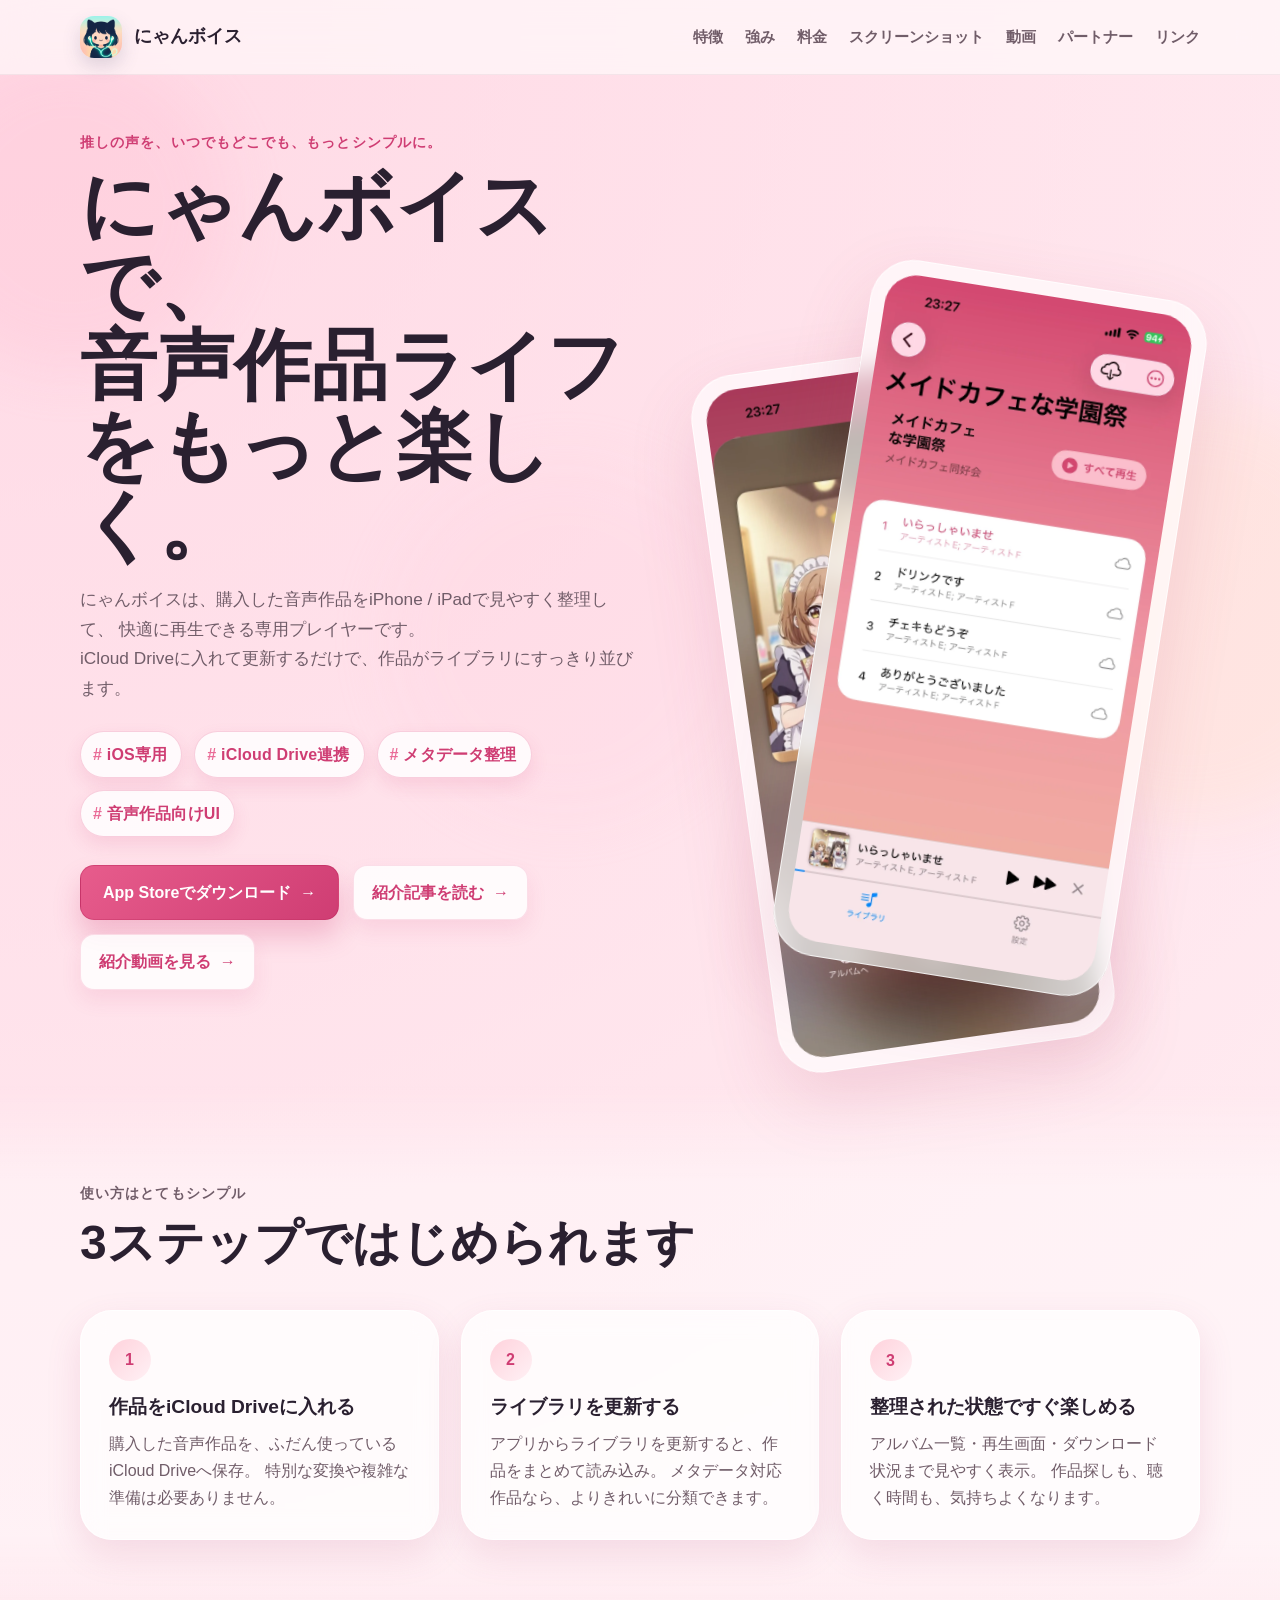
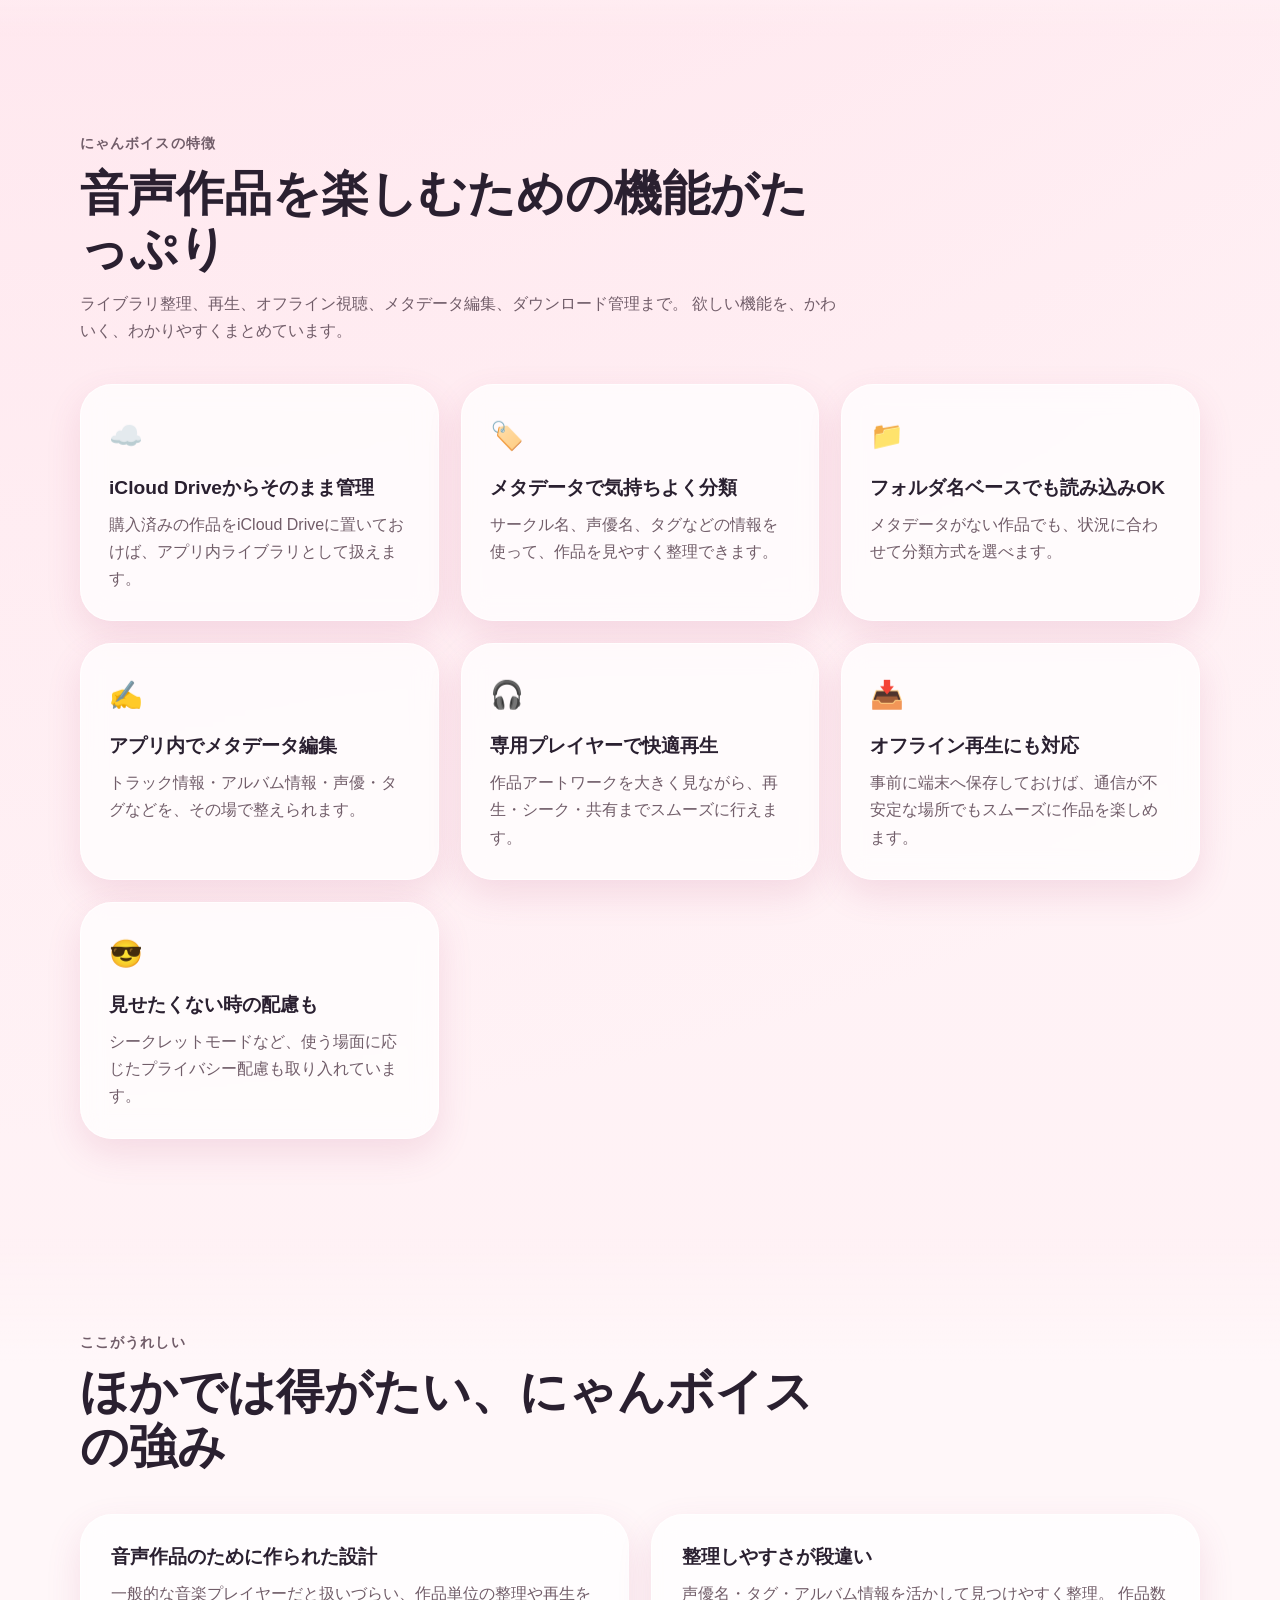
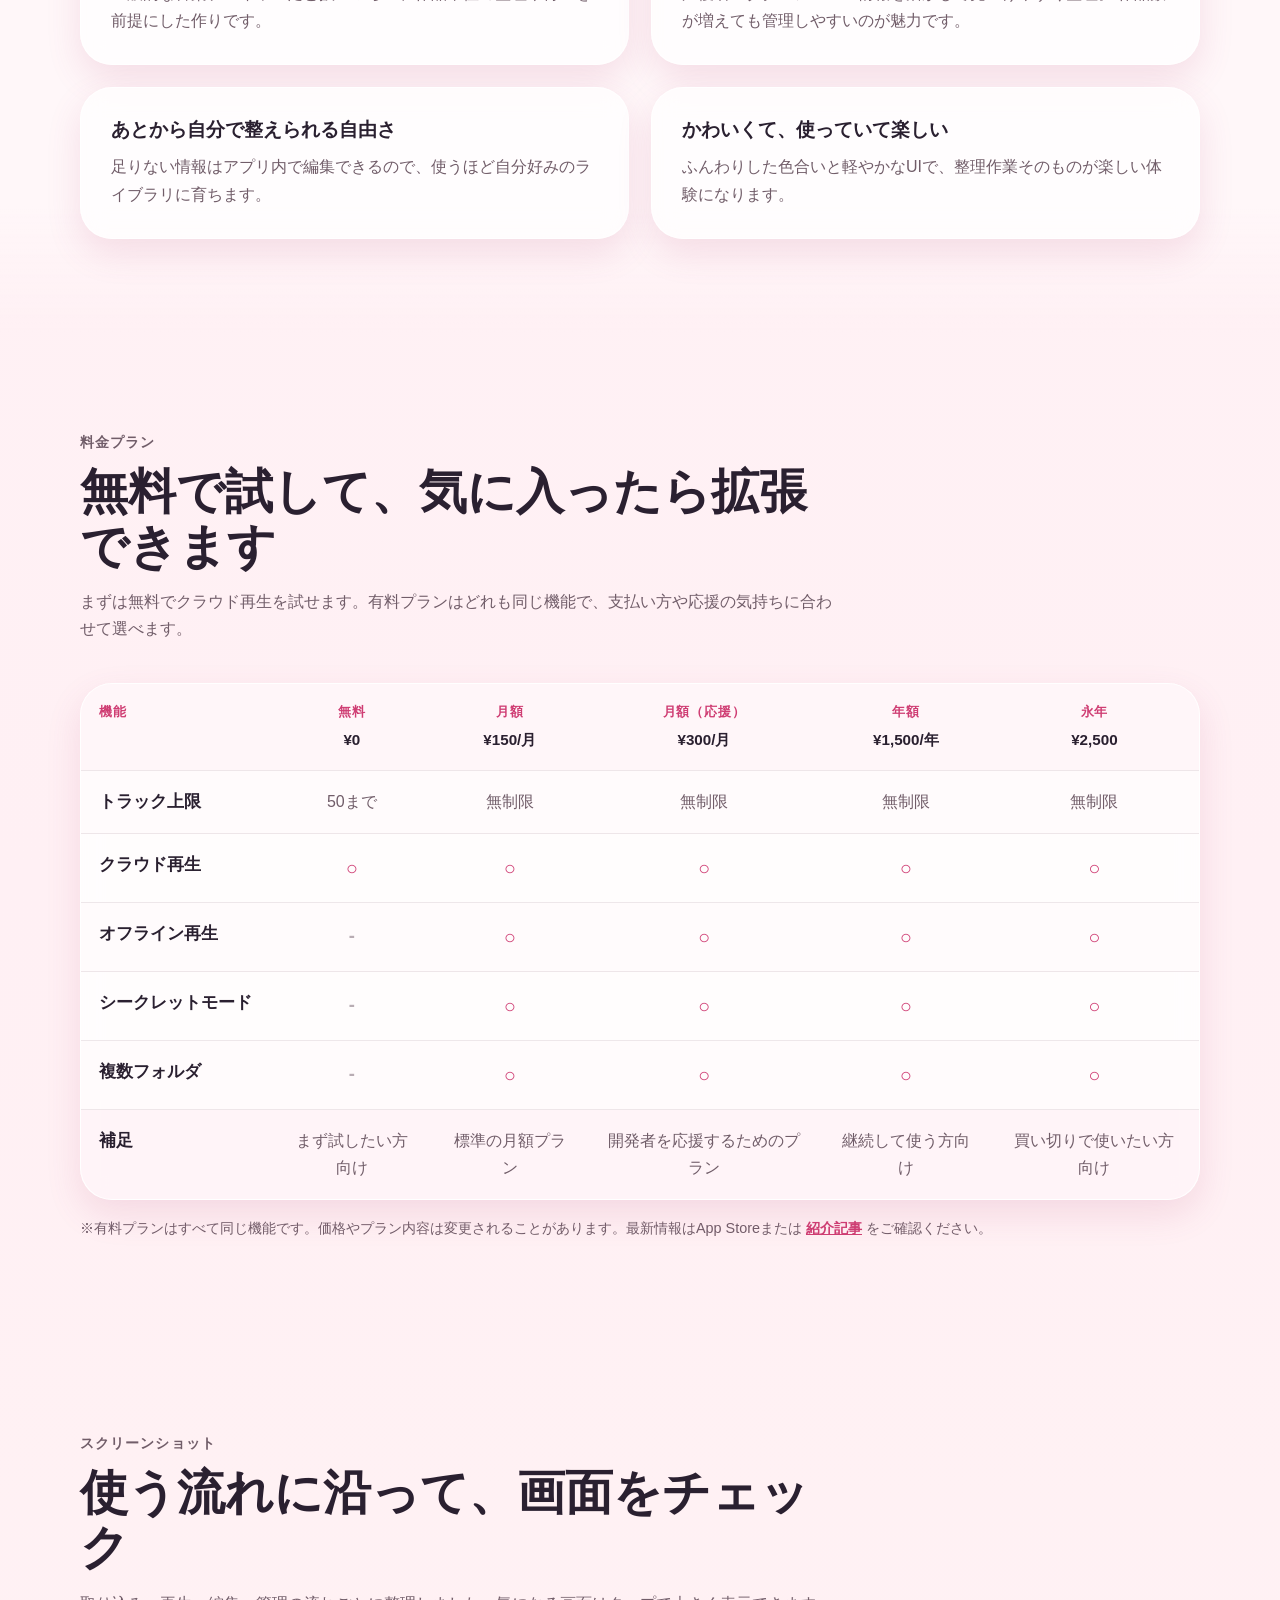
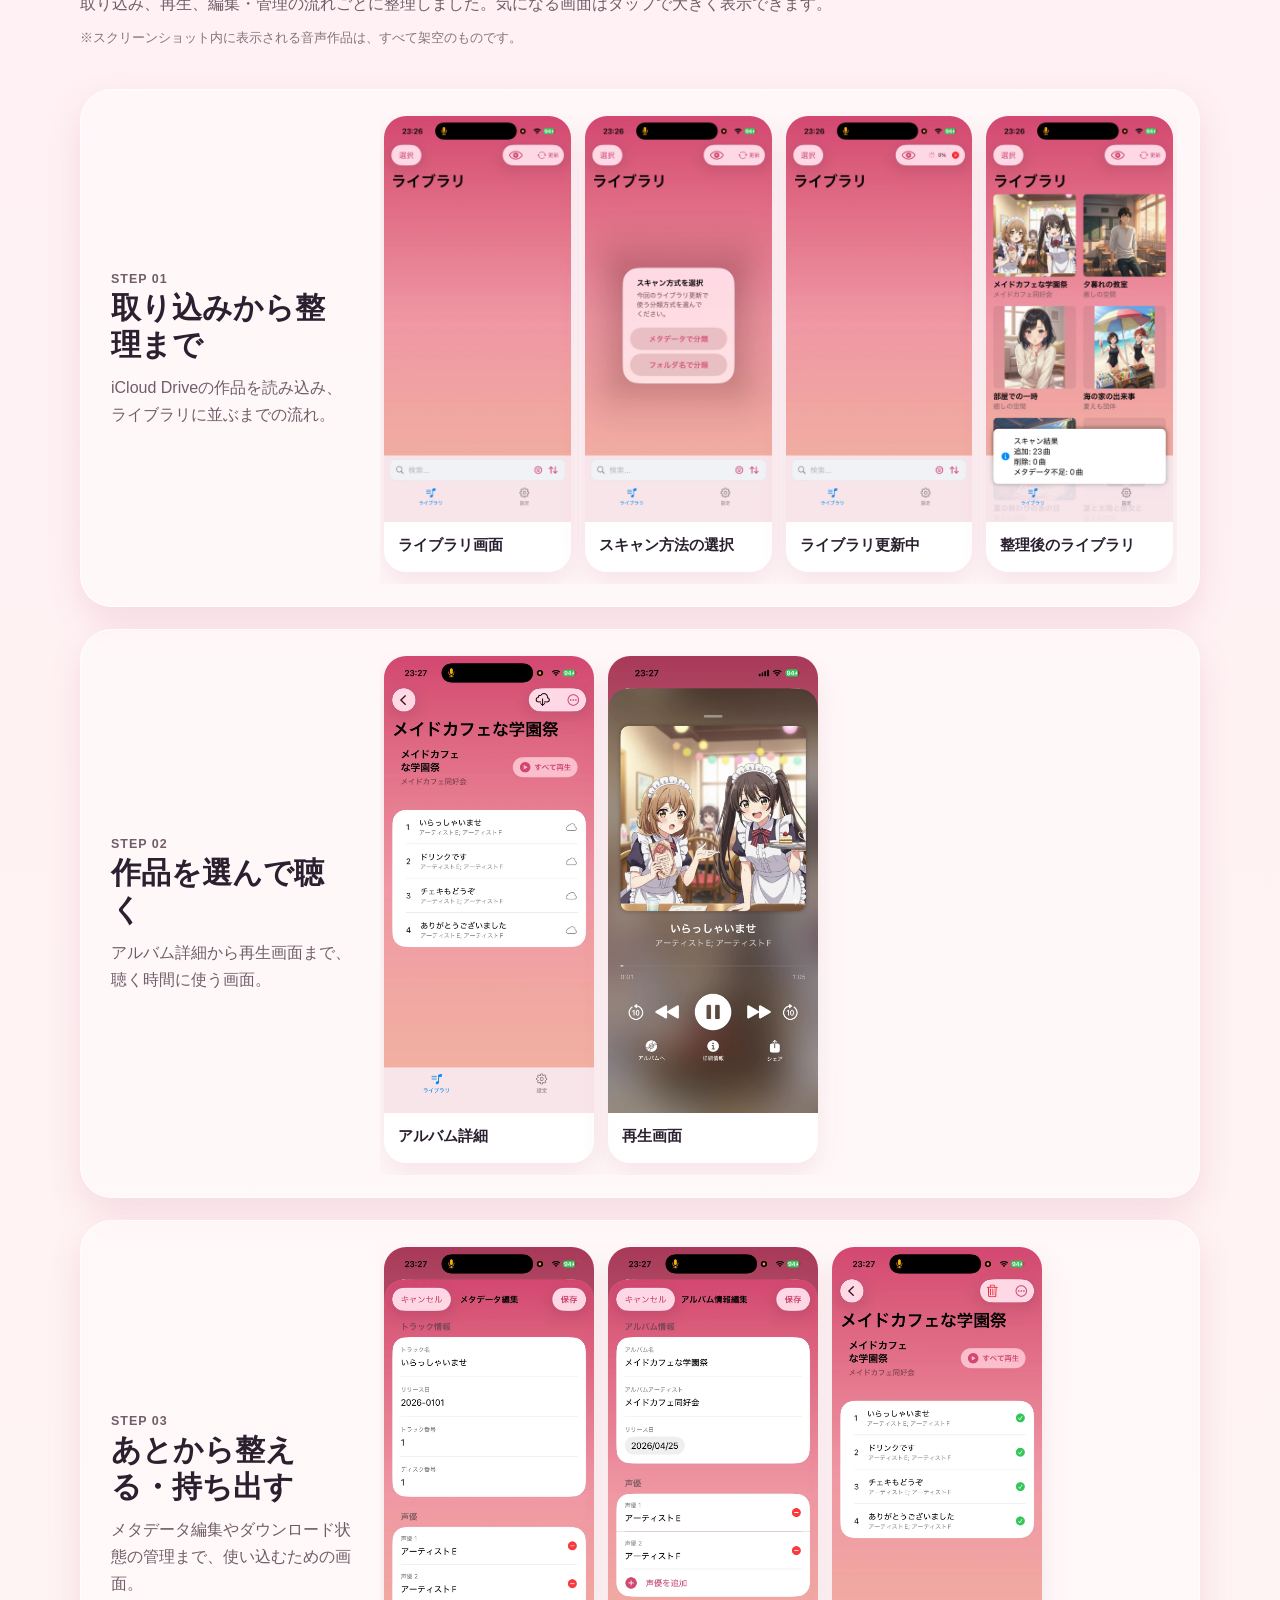
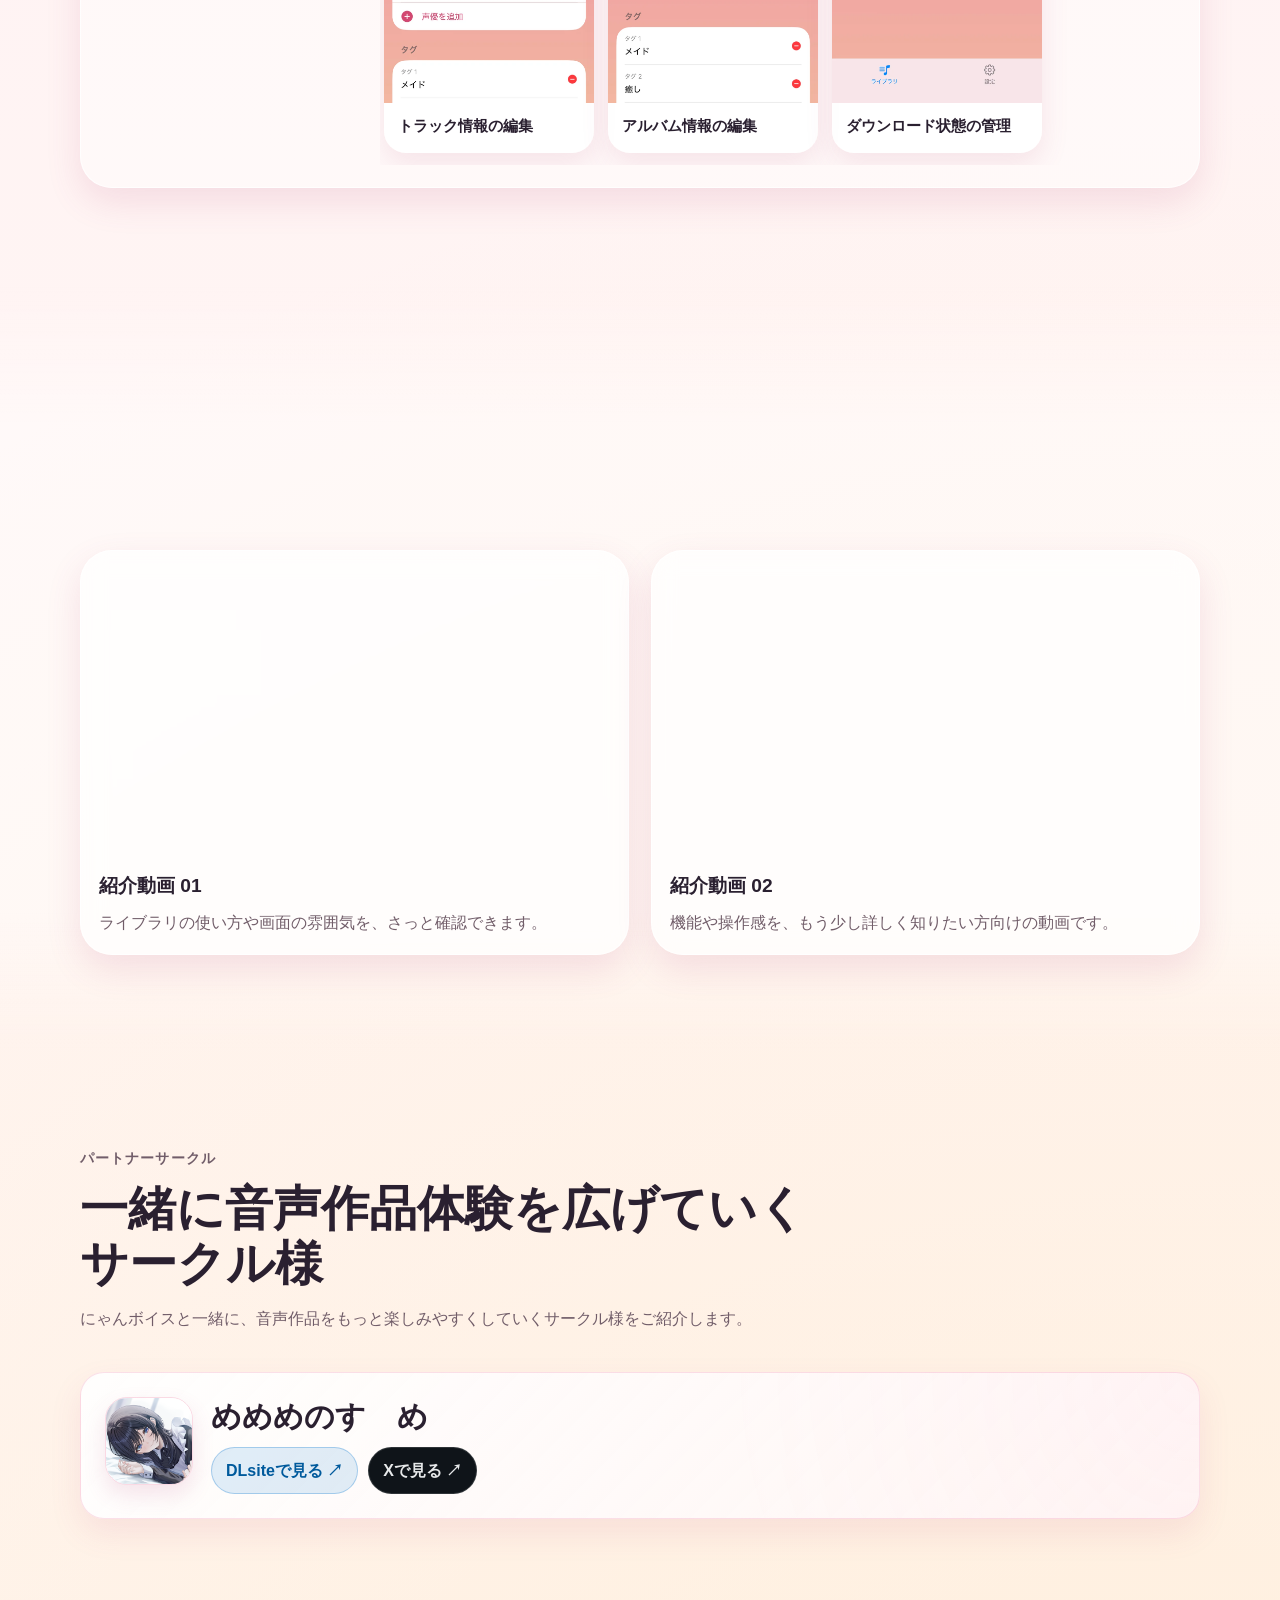
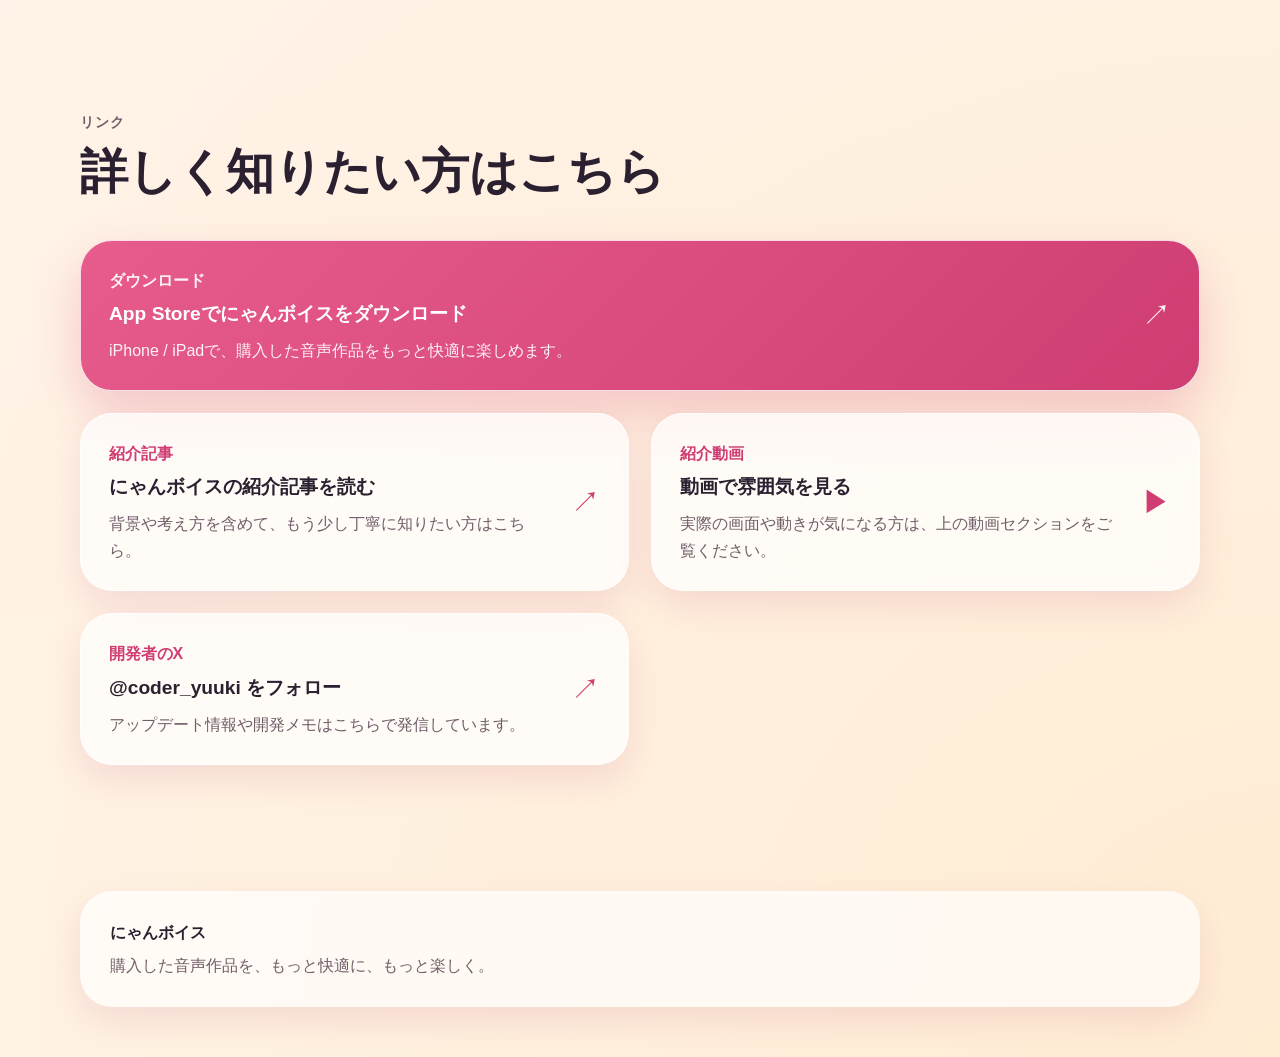
==== index.html @ 16b51eb6 "Add partner section for めめめのすゝめ with icon, DLsite and X links Co-authored-by: Cursor <cursoragent@cu" ====
<!DOCTYPE html>
<html lang="ja">
  <head>
    <meta charset="UTF-8" />
    <meta name="viewport" content="width=device-width, initial-scale=1.0" />
    <title>にゃんボイス | 音声作品をもっと楽しく整理して聴ける iOSプレイヤー</title>
    <meta
      name="description"
      content="にゃんボイスは、購入した音声作品をiCloud Drive経由で整理・再生できるiOS向けプレイヤーです。スクリーンショットや動画と一緒に特徴をご紹介します。"
    />
    <meta name="theme-color" content="#e75c8c" />
    <link rel="icon" href="assets/img/app-icon.webp" />
    <link rel="stylesheet" href="styles.css" />
  </head>
  <body>
    <div class="bg-orb orb-1"></div>
    <div class="bg-orb orb-2"></div>
    <div class="bg-orb orb-3"></div>

    <header class="site-header">
      <div class="container header-inner">
        <a class="brand" href="#top" aria-label="にゃんボイス トップへ移動">
          <img src="assets/img/app-icon.webp" alt="にゃんボイスのアイコン" />
          <span>にゃんボイス</span>
        </a>

        <button class="menu-toggle" type="button" aria-expanded="false" aria-controls="global-nav">
          <span></span><span></span><span></span>
          <span class="sr-only">メニューを開く</span>
        </button>

        <nav id="global-nav" class="global-nav" aria-label="グローバルナビゲーション">
          <a href="#features">特徴</a>
          <a href="#strengths">強み</a>
          <a href="#pricing">料金</a>
          <a href="#screenshots">スクリーンショット</a>
          <a href="#videos">動画</a>
          <a href="#partners">パートナー</a>
          <a href="#links">リンク</a>
        </nav>
      </div>
    </header>

    <main id="top">
      <section class="hero section">
        <div class="container hero-grid">
          <div class="hero-copy reveal">
            <p class="eyebrow">推しの声を、いつでもどこでも、もっとシンプルに。</p>
            <h1>
              にゃんボイスで、<br />
              音声作品ライフをもっと楽しく。
            </h1>
            <p class="hero-lead">
              にゃんボイスは、購入した音声作品をiPhone / iPadで見やすく整理して、
              快適に再生できる専用プレイヤーです。<br />
              iCloud Driveに入れて更新するだけで、作品がライブラリにすっきり並びます。
            </p>

            <div class="hero-badges" aria-label="特徴タグ">
              <span>iOS専用</span>
              <span>iCloud Drive連携</span>
              <span>メタデータ整理</span>
              <span>音声作品向けUI</span>
            </div>

            <div class="hero-actions">
              <a class="button primary download-button" href="https://apps.apple.com/jp/app/%E3%81%AB%E3%82%83%E3%82%93%E3%83%9C%E3%82%A4%E3%82%B9-nearvoice/id6748361244" target="_blank" rel="noopener noreferrer" aria-label="App Storeでにゃんボイスをダウンロード">App Storeでダウンロード</a>
              <a class="button secondary" href="https://izanami.dev/post/327dfc8d-e30b-4300-ba8e-e4a5934b1fb9" target="_blank" rel="noopener noreferrer">紹介記事を読む</a>
              <a class="button secondary" href="#videos">紹介動画を見る</a>
            </div>
          </div>

          <div class="hero-visual reveal delay-1">
            <div class="phone-stack">
              <figure class="phone-card card-back">
                <img src="assets/img/player.webp" alt="にゃんボイスの再生画面" />
              </figure>
              <figure class="phone-card card-front">
                <img src="assets/img/album-with-mini-player.webp" alt="にゃんボイスのアルバム詳細画面とミニプレイヤー" />
              </figure>
            </div>
          </div>
        </div>
      </section>

      <section class="section section-soft">
        <div class="container">
          <div class="section-head">
            <p class="eyebrow">使い方はとてもシンプル</p>
            <h2>3ステップではじめられます</h2>
          </div>

          <div class="steps-grid">
            <article class="step-card reveal">
              <span class="step-number">1</span>
              <h3>作品をiCloud Driveに入れる</h3>
              <p>
                購入した音声作品を、ふだん使っているiCloud Driveへ保存。
                特別な変換や複雑な準備は必要ありません。
              </p>
            </article>
            <article class="step-card reveal delay-1">
              <span class="step-number">2</span>
              <h3>ライブラリを更新する</h3>
              <p>
                アプリからライブラリを更新すると、作品をまとめて読み込み。
                メタデータ対応作品なら、よりきれいに分類できます。
              </p>
            </article>
            <article class="step-card reveal delay-2">
              <span class="step-number">3</span>
              <h3>整理された状態ですぐ楽しめる</h3>
              <p>
                アルバム一覧・再生画面・ダウンロード状況まで見やすく表示。
                作品探しも、聴く時間も、気持ちよくなります。
              </p>
            </article>
          </div>
        </div>
      </section>

      <section id="features" class="section">
        <div class="container">
          <div class="section-head reveal">
            <p class="eyebrow">にゃんボイスの特徴</p>
            <h2>音声作品を楽しむための機能がたっぷり</h2>
            <p>
              ライブラリ整理、再生、オフライン視聴、メタデータ編集、ダウンロード管理まで。
              欲しい機能を、かわいく、わかりやすくまとめています。
            </p>
          </div>

          <div class="feature-grid">
            <article class="feature-card reveal">
              <div class="feature-icon">☁️</div>
              <h3>iCloud Driveからそのまま管理</h3>
              <p>
                購入済みの作品をiCloud Driveに置いておけば、アプリ内ライブラリとして扱えます。
              </p>
            </article>
            <article class="feature-card reveal delay-1">
              <div class="feature-icon">🏷️</div>
              <h3>メタデータで気持ちよく分類</h3>
              <p>
                サークル名、声優名、タグなどの情報を使って、作品を見やすく整理できます。
              </p>
            </article>
            <article class="feature-card reveal delay-2">
              <div class="feature-icon">📁</div>
              <h3>フォルダ名ベースでも読み込みOK</h3>
              <p>
                メタデータがない作品でも、状況に合わせて分類方式を選べます。
              </p>
            </article>
            <article class="feature-card reveal">
              <div class="feature-icon">✍️</div>
              <h3>アプリ内でメタデータ編集</h3>
              <p>
                トラック情報・アルバム情報・声優・タグなどを、その場で整えられます。
              </p>
            </article>
            <article class="feature-card reveal delay-1">
              <div class="feature-icon">🎧</div>
              <h3>専用プレイヤーで快適再生</h3>
              <p>
                作品アートワークを大きく見ながら、再生・シーク・共有までスムーズに行えます。
              </p>
            </article>
            <article class="feature-card reveal delay-2">
              <div class="feature-icon">📥</div>
              <h3>オフライン再生にも対応</h3>
              <p>
                事前に端末へ保存しておけば、通信が不安定な場所でもスムーズに作品を楽しめます。
              </p>
            </article>
            <article class="feature-card reveal delay-2">
              <div class="feature-icon">😎</div>
              <h3>見せたくない時の配慮も</h3>
              <p>
                シークレットモードなど、使う場面に応じたプライバシー配慮も取り入れています。
              </p>
            </article>
          </div>
        </div>
      </section>

      <section id="strengths" class="section section-soft">
        <div class="container">
          <div class="section-head reveal">
            <p class="eyebrow">ここがうれしい</p>
            <h2>ほかでは得がたい、にゃんボイスの強み</h2>
          </div>

          <div class="strengths-grid">
            <article class="strength-card reveal">
              <h3>音声作品のために作られた設計</h3>
              <p>
                一般的な音楽プレイヤーだと扱いづらい、作品単位の整理や再生を前提にした作りです。
              </p>
            </article>
            <article class="strength-card reveal delay-1">
              <h3>整理しやすさが段違い</h3>
              <p>
                声優名・タグ・アルバム情報を活かして見つけやすく整理。
                作品数が増えても管理しやすいのが魅力です。
              </p>
            </article>
            <article class="strength-card reveal delay-2">
              <h3>あとから自分で整えられる自由さ</h3>
              <p>
                足りない情報はアプリ内で編集できるので、使うほど自分好みのライブラリに育ちます。
              </p>
            </article>
            <article class="strength-card reveal">
              <h3>かわいくて、使っていて楽しい</h3>
              <p>
                ふんわりした色合いと軽やかなUIで、整理作業そのものが楽しい体験になります。
              </p>
            </article>
          </div>
        </div>
      </section>

      <section id="pricing" class="section">
        <div class="container">
          <div class="section-head reveal">
            <p class="eyebrow">料金プラン</p>
            <h2>無料で試して、気に入ったら拡張できます</h2>
            <p>
              まずは無料でクラウド再生を試せます。有料プランはどれも同じ機能で、支払い方や応援の気持ちに合わせて選べます。
            </p>
          </div>

          <div class="pricing-table-wrap">
            <table class="pricing-table">
              <thead>
                <tr>
                  <th scope="col">機能</th>
                  <th scope="col">
                    無料
                    <span>¥0</span>
                  </th>
                  <th scope="col">
                    月額
                    <span>¥150/月</span>
                  </th>
                  <th scope="col">
                    月額（応援）
                    <span>¥300/月</span>
                  </th>
                  <th scope="col">
                    年額
                    <span>¥1,500/年</span>
                  </th>
                  <th scope="col">
                    永年
                    <span>¥2,500</span>
                  </th>
                </tr>
              </thead>
              <tbody>
                <tr>
                  <th scope="row">トラック上限</th>
                  <td>50まで</td>
                  <td>無制限</td>
                  <td>無制限</td>
                  <td>無制限</td>
                  <td>無制限</td>
                </tr>
                <tr>
                  <th scope="row">クラウド再生</th>
                  <td class="is-available">○</td>
                  <td class="is-available">○</td>
                  <td class="is-available">○</td>
                  <td class="is-available">○</td>
                  <td class="is-available">○</td>
                </tr>
                <tr>
                  <th scope="row">オフライン再生</th>
                  <td class="is-unavailable">-</td>
                  <td class="is-available">○</td>
                  <td class="is-available">○</td>
                  <td class="is-available">○</td>
                  <td class="is-available">○</td>
                </tr>
                <tr>
                  <th scope="row">シークレットモード</th>
                  <td class="is-unavailable">-</td>
                  <td class="is-available">○</td>
                  <td class="is-available">○</td>
                  <td class="is-available">○</td>
                  <td class="is-available">○</td>
                </tr>
                <tr>
                  <th scope="row">複数フォルダ</th>
                  <td class="is-unavailable">-</td>
                  <td class="is-available">○</td>
                  <td class="is-available">○</td>
                  <td class="is-available">○</td>
                  <td class="is-available">○</td>
                </tr>
                <tr>
                  <th scope="row">補足</th>
                  <td>まず試したい方向け</td>
                  <td>標準の月額プラン</td>
                  <td>開発者を応援するためのプラン</td>
                  <td>継続して使う方向け</td>
                  <td>買い切りで使いたい方向け</td>
                </tr>
              </tbody>
            </table>
          </div>

          <p class="pricing-note">
            ※有料プランはすべて同じ機能です。価格やプラン内容は変更されることがあります。最新情報はApp Storeまたは
            <a href="https://izanami.dev/post/327dfc8d-e30b-4300-ba8e-e4a5934b1fb9" target="_blank" rel="noopener noreferrer">紹介記事</a>
            をご確認ください。
          </p>
        </div>
      </section>

      <section id="screenshots" class="section">
        <div class="container">
          <div class="section-head reveal">
            <p class="eyebrow">スクリーンショット</p>
            <h2>使う流れに沿って、画面をチェック</h2>
            <p>取り込み、再生、編集・管理の流れごとに整理しました。気になる画面はタップで大きく表示できます。</p>
            <p class="caption-note">※スクリーンショット内に表示される音声作品は、すべて架空のものです。</p>
          </div>

          <div class="screenshot-groups">
            <article class="screenshot-category reveal">
              <div class="screenshot-category-head">
                <p class="category-kicker">Step 01</p>
                <h3>取り込みから整理まで</h3>
                <p>iCloud Driveの作品を読み込み、ライブラリに並ぶまでの流れ。</p>
              </div>
              <div class="gallery-rail" aria-label="取り込みから整理まで">
                <button class="gallery-card" data-full="assets/img/library-empty.webp" data-title="ライブラリ画面">
                  <img src="assets/img/library-empty.webp" alt="ライブラリ画面" loading="lazy" />
                  <span>ライブラリ画面</span>
                </button>
                <button class="gallery-card" data-full="assets/img/scan-method.webp" data-title="スキャン方法の選択">
                  <img src="assets/img/scan-method.webp" alt="スキャン方法の選択画面" loading="lazy" />
                  <span>スキャン方法の選択</span>
                </button>
                <button class="gallery-card" data-full="assets/img/scan-progress.webp" data-title="ライブラリ更新中">
                  <img src="assets/img/scan-progress.webp" alt="ライブラリ更新中の画面" loading="lazy" />
                  <span>ライブラリ更新中</span>
                </button>
                <button class="gallery-card" data-full="assets/img/scan-result.webp" data-title="整理後のライブラリ">
                  <img src="assets/img/scan-result.webp" alt="スキャン結果が表示されたライブラリ画面" loading="lazy" />
                  <span>整理後のライブラリ</span>
                </button>
              </div>
            </article>

            <article class="screenshot-category reveal delay-1">
              <div class="screenshot-category-head">
                <p class="category-kicker">Step 02</p>
                <h3>作品を選んで聴く</h3>
                <p>アルバム詳細から再生画面まで、聴く時間に使う画面。</p>
              </div>
              <div class="gallery-rail" aria-label="作品を選んで聴く">
                <button class="gallery-card" data-full="assets/img/album-detail.webp" data-title="アルバム詳細">
                  <img src="assets/img/album-detail.webp" alt="アルバム詳細画面" loading="lazy" />
                  <span>アルバム詳細</span>
                </button>
                <button class="gallery-card" data-full="assets/img/player.webp" data-title="再生画面">
                  <img src="assets/img/player.webp" alt="再生画面" loading="lazy" />
                  <span>再生画面</span>
                </button>
              </div>
            </article>

            <article class="screenshot-category reveal delay-2">
              <div class="screenshot-category-head">
                <p class="category-kicker">Step 03</p>
                <h3>あとから整える・持ち出す</h3>
                <p>メタデータ編集やダウンロード状態の管理まで、使い込むための画面。</p>
              </div>
              <div class="gallery-rail" aria-label="あとから整える・持ち出す">
                <button class="gallery-card" data-full="assets/img/track-edit.webp" data-title="トラック情報の編集">
                  <img src="assets/img/track-edit.webp" alt="トラック情報編集画面" loading="lazy" />
                  <span>トラック情報の編集</span>
                </button>
                <button class="gallery-card" data-full="assets/img/album-edit.webp" data-title="アルバム情報の編集">
                  <img src="assets/img/album-edit.webp" alt="アルバム情報編集画面" loading="lazy" />
                  <span>アルバム情報の編集</span>
                </button>
                <button class="gallery-card" data-full="assets/img/download-complete.webp" data-title="ダウンロード状態の管理">
                  <img src="assets/img/download-complete.webp" alt="ダウンロード完了状態の画面" loading="lazy" />
                  <span>ダウンロード状態の管理</span>
                </button>
              </div>
            </article>
          </div>
        </div>
      </section>

      <section id="videos" class="section section-soft">
        <div class="container">
          <div class="section-head reveal">
            <p class="eyebrow">紹介動画</p>
            <h2>動画で見ると、もっと伝わる</h2>
            <p>実際の動きや使い心地は、動画で見るとよりイメージしやすくなります。</p>
          </div>

          <div class="video-grid">
            <article class="video-card reveal">
              <div class="video-wrap">
                <iframe
                  src="https://www.youtube.com/embed/ueieks6ZV-4?si=6xUSAC8ZJXaYPcdf"
                  title="にゃんボイス紹介動画 1"
                  allow="accelerometer; autoplay; clipboard-write; encrypted-media; gyroscope; picture-in-picture; web-share"
                  referrerpolicy="strict-origin-when-cross-origin"
                  allowfullscreen
                ></iframe>
              </div>
              <h3>紹介動画 01</h3>
              <p>ライブラリの使い方や画面の雰囲気を、さっと確認できます。</p>
            </article>
            <article class="video-card reveal delay-1">
              <div class="video-wrap">
                <iframe
                  src="https://www.youtube.com/embed/TVFRIqgki00?si=YGNBVBcox-fkNO7W"
                  title="にゃんボイス紹介動画 2"
                  allow="accelerometer; autoplay; clipboard-write; encrypted-media; gyroscope; picture-in-picture; web-share"
                  referrerpolicy="strict-origin-when-cross-origin"
                  allowfullscreen
                ></iframe>
              </div>
              <h3>紹介動画 02</h3>
              <p>機能や操作感を、もう少し詳しく知りたい方向けの動画です。</p>
            </article>
          </div>
        </div>
      </section>

      <section id="partners" class="section">
        <div class="container">
          <div class="section-head reveal">
            <p class="eyebrow">パートナーサークル</p>
            <h2>一緒に音声作品体験を広げていくサークル様</h2>
            <p>にゃんボイスと一緒に、音声作品をもっと楽しみやすくしていくサークル様をご紹介します。</p>
          </div>

          <div class="partner-list reveal delay-1" aria-label="パートナーサークル一覧">
            <div class="partner-card">
              <div class="partner-card-top">
                <img
                  class="partner-avatar"
                  src="assets/img/partner-mememe.png"
                  width="88"
                  height="88"
                  alt="めめめのすゝめ サークルアイコン"
                  loading="lazy"
                  decoding="async"
                />
                <div class="partner-card-body">
                  <h3 id="partner-mememe-heading">めめめのすゝめ</h3>
                  <div class="partner-actions" aria-labelledby="partner-mememe-heading">
                    <a class="partner-link partner-link--dlsite" href="https://www.dlsite.com/home/circle/profile/=/maker_id/RG01023487.html" target="_blank" rel="noopener noreferrer">
                      DLsiteで見る ↗
                    </a>
                    <a class="partner-link partner-link--x" href="https://x.com/mememe_dojin" target="_blank" rel="noopener noreferrer">
                      Xで見る ↗
                    </a>
                  </div>
                </div>
              </div>
            </div>
          </div>
        </div>
      </section>

      <section id="links" class="section">
        <div class="container">
          <div class="section-head reveal">
            <p class="eyebrow">リンク</p>
            <h2>詳しく知りたい方はこちら</h2>
          </div>

          <div class="link-cards">
            <a class="link-card download-link-card reveal" href="https://apps.apple.com/jp/app/%E3%81%AB%E3%82%83%E3%82%93%E3%83%9C%E3%82%A4%E3%82%B9-nearvoice/id6748361244" target="_blank" rel="noopener noreferrer">
              <div>
                <p class="link-label">ダウンロード</p>
                <h3>App Storeでにゃんボイスをダウンロード</h3>
                <p>iPhone / iPadで、購入した音声作品をもっと快適に楽しめます。</p>
              </div>
              <span class="link-arrow">↗</span>
            </a>
            <a class="link-card reveal" href="https://izanami.dev/post/327dfc8d-e30b-4300-ba8e-e4a5934b1fb9" target="_blank" rel="noopener noreferrer">
              <div>
                <p class="link-label">紹介記事</p>
                <h3>にゃんボイスの紹介記事を読む</h3>
                <p>背景や考え方を含めて、もう少し丁寧に知りたい方はこちら。</p>
              </div>
              <span class="link-arrow">↗</span>
            </a>
            <a class="link-card reveal delay-1" href="#videos">
              <div>
                <p class="link-label">紹介動画</p>
                <h3>動画で雰囲気を見る</h3>
                <p>実際の画面や動きが気になる方は、上の動画セクションをご覧ください。</p>
              </div>
              <span class="link-arrow">▶</span>
            </a>
            <a class="link-card reveal delay-1" href="https://x.com/coder_yuuki" target="_blank" rel="noopener noreferrer">
              <div>
                <p class="link-label">開発者のX</p>
                <h3>@coder_yuuki をフォロー</h3>
                <p>アップデート情報や開発メモはこちらで発信しています。</p>
              </div>
              <span class="link-arrow">↗</span>
            </a>
          </div>
        </div>
      </section>
    </main>

    <footer class="site-footer">
      <div class="container footer-inner">
        <div>
          <strong>にゃんボイス</strong>
          <p>購入した音声作品を、もっと快適に、もっと楽しく。</p>
        </div>
      </div>
    </footer>

    <dialog id="lightbox" class="lightbox">
      <button class="lightbox-close" type="button" aria-label="閉じる">×</button>
      <figure>
        <img id="lightbox-image" src="" alt="" />
        <figcaption id="lightbox-caption"></figcaption>
      </figure>
    </dialog>

    <script src="script.js"></script>
  </body>
</html>
---- styles.css ----
:root {
  --bg: #fff6f8;
  --surface: rgba(255, 255, 255, 0.72);
  --surface-strong: rgba(255, 255, 255, 0.9);
  --text: #2a2030;
  --muted: #715d69;
  --primary: #e75c8c;
  --primary-dark: #cf3d73;
  --secondary: #ffb9c9;
  --line: rgba(117, 76, 91, 0.12);
  --shadow: 0 14px 35px rgba(182, 72, 118, 0.14);
  --radius-xl: 32px;
  --radius-lg: 24px;
  --radius-md: 18px;
  --container: min(1120px, calc(100% - 32px));
}

* {
  box-sizing: border-box;
}

html {
  scroll-behavior: smooth;
}

body {
  margin: 0;
  font-family: -apple-system, BlinkMacSystemFont, "Segoe UI", "Hiragino Sans", "Hiragino Kaku Gothic ProN", "Yu Gothic UI", "Yu Gothic", Meiryo, sans-serif;
  color: var(--text);
  background:
    radial-gradient(circle at top left, rgba(255, 196, 215, 0.58), transparent 30%),
    radial-gradient(circle at bottom right, rgba(255, 226, 181, 0.5), transparent 28%),
    linear-gradient(180deg, #fff6f8 0%, #fff0f4 45%, #fff8f3 100%);
  line-height: 1.7;
  overflow-x: hidden;
}

img {
  max-width: 100%;
  display: block;
}

button,
a {
  -webkit-tap-highlight-color: transparent;
}

.sr-only {
  position: absolute;
  width: 1px;
  height: 1px;
  padding: 0;
  margin: -1px;
  overflow: hidden;
  clip: rect(0, 0, 0, 0);
  white-space: nowrap;
  border: 0;
}

.container {
  width: var(--container);
  margin-inline: auto;
}

.section {
  padding: 96px 0;
  position: relative;
  z-index: 1;
}

section[id] {
  scroll-margin-top: 96px;
}

.section-soft {
  background: linear-gradient(180deg, rgba(255,255,255,0), rgba(255,255,255,0.42) 18%, rgba(255,255,255,0.42) 82%, rgba(255,255,255,0));
}

.section-head {
  max-width: 760px;
  margin-bottom: 40px;
}

.section-head h2 {
  margin: 10px 0 14px;
  font-size: clamp(2rem, 4vw, 3rem);
  line-height: 1.15;
}

.section-head p {
  margin: 0;
  color: var(--muted);
}

.caption-note {
  margin-top: 10px !important;
  font-size: 0.83rem;
  color: rgba(113, 93, 105, 0.85) !important;
}

.eyebrow {
  margin: 0;
  font-weight: 700;
  color: var(--primary-dark);
  letter-spacing: 0.08em;
  text-transform: uppercase;
  font-size: 0.85rem;
}

.site-header {
  position: sticky;
  top: 0;
  z-index: 30;
  padding: 16px 0;
  backdrop-filter: blur(18px);
  background: rgba(255, 248, 250, 0.72);
  border-bottom: 1px solid rgba(117, 76, 91, 0.08);
}

.header-inner {
  display: flex;
  align-items: center;
  justify-content: space-between;
  gap: 20px;
}

.brand {
  display: inline-flex;
  align-items: center;
  gap: 12px;
  color: var(--text);
  text-decoration: none;
  font-weight: 800;
  font-size: 1.1rem;
}

.brand img {
  width: 42px;
  height: 42px;
  border-radius: 14px;
  box-shadow: 0 8px 18px rgba(83, 77, 111, 0.18);
}

.global-nav {
  display: flex;
  align-items: center;
  gap: 22px;
}

.global-nav a {
  color: var(--muted);
  text-decoration: none;
  font-weight: 700;
  font-size: 0.96rem;
  transition: color 0.22s ease;
}

.global-nav a:hover,
.global-nav a:focus-visible {
  color: var(--primary-dark);
}

.menu-toggle {
  display: none;
  border: none;
  background: var(--surface-strong);
  border-radius: 14px;
  padding: 12px 10px;
  box-shadow: var(--shadow);
}

.menu-toggle span {
  display: block;
  width: 22px;
  height: 2px;
  background: var(--text);
  margin: 4px 0;
  border-radius: 999px;
}

.hero {
  padding-top: 56px;
}

.hero-grid {
  display: grid;
  grid-template-columns: minmax(0, 1.05fr) minmax(320px, 0.95fr);
  gap: 52px;
  align-items: center;
}

.hero-copy h1 {
  font-size: clamp(2.6rem, 6vw, 4.8rem);
  line-height: 1.04;
  margin: 12px 0 20px;
}

.hero-lead {
  font-size: 1.08rem;
  color: var(--muted);
  max-width: 62ch;
}

.hero-badges {
  display: flex;
  flex-wrap: wrap;
  gap: 12px;
  margin: 28px 0;
  align-items: center;
}

.hero-badges span {
  display: inline-flex;
  align-items: center;
  gap: 0.3em;
  padding: 9px 14px 9px 12px;
  border-radius: 999px;
  background: rgba(255, 255, 255, 0.84);
  border: 1px solid rgba(231, 92, 140, 0.28);
  font-weight: 700;
  color: var(--primary-dark);
  letter-spacing: 0.01em;
  box-shadow: 0 8px 18px rgba(207, 61, 115, 0.12);
  transition: transform 0.2s ease, box-shadow 0.2s ease, border-color 0.2s ease;
}

.hero-badges span::before {
  content: "#";
  font-weight: 800;
  color: var(--primary);
  opacity: 0.9;
}

.hero-badges span:hover,
.hero-badges span:focus-visible {
  transform: translateY(-1px);
  border-color: rgba(207, 61, 115, 0.42);
  box-shadow: 0 12px 24px rgba(207, 61, 115, 0.18);
}

.hero-actions {
  display: flex;
  flex-wrap: wrap;
  gap: 14px;
}

.hero-actions .button {
  border-radius: 14px;
  padding: 13px 18px;
  border: 1px solid transparent;
}

.hero-actions .download-button {
  padding-inline: 22px;
  box-shadow: 0 18px 34px rgba(207, 61, 115, 0.32);
}

.hero-actions .button::after {
  content: "→";
  margin-left: 0.55em;
  font-weight: 900;
  transition: transform 0.2s ease;
}

.button {
  display: inline-flex;
  align-items: center;
  justify-content: center;
  padding: 14px 22px;
  border-radius: 999px;
  font-weight: 800;
  text-decoration: none;
  transition: transform 0.2s ease, box-shadow 0.2s ease, background 0.2s ease;
}

.button:hover,
.button:focus-visible {
  transform: translateY(-2px);
}

.hero-actions .button:hover::after,
.hero-actions .button:focus-visible::after {
  transform: translateX(2px);
}

.button.primary {
  color: white;
  background: linear-gradient(135deg, var(--primary), var(--primary-dark));
  box-shadow: 0 16px 26px rgba(207, 61, 115, 0.25);
  border-color: rgba(180, 34, 83, 0.35);
}

.button.secondary {
  color: var(--primary-dark);
  background: rgba(255,255,255,0.84);
  border: 1px solid rgba(231, 92, 140, 0.18);
  box-shadow: 0 10px 20px rgba(207, 61, 115, 0.1);
}

.hero-visual {
  position: relative;
}

.phone-stack {
  position: relative;
  min-height: 600px;
}

.phone-card {
  position: absolute;
  width: min(340px, 76vw);
  padding: 14px;
  border-radius: 44px;
  background: rgba(255, 255, 255, 0.62);
  box-shadow: 0 28px 70px rgba(180, 66, 104, 0.16);
  backdrop-filter: blur(14px);
  border: 1px solid rgba(255,255,255,0.75);
}

.phone-card img {
  border-radius: 32px;
  width: 100%;
}

.card-back {
  left: 0;
  top: 78px;
  transform: rotate(-8deg);
}

.card-front {
  right: 0;
  top: 0;
  transform: rotate(9deg);
}

.steps-grid,
.feature-grid,
.strengths-grid,
.video-grid,
.link-cards {
  display: grid;
  gap: 22px;
}

.steps-grid {
  grid-template-columns: repeat(3, minmax(0, 1fr));
}

.step-card,
.feature-card,
.strength-card,
.video-card,
.link-card {
  background: var(--surface);
  border: 1px solid rgba(255,255,255,0.8);
  border-radius: var(--radius-xl);
  box-shadow: var(--shadow);
  backdrop-filter: blur(12px);
}

.step-card {
  padding: 28px;
}

.step-number {
  display: inline-flex;
  align-items: center;
  justify-content: center;
  width: 42px;
  height: 42px;
  border-radius: 50%;
  background: linear-gradient(135deg, #ffd2dc, #fff1f5);
  color: var(--primary-dark);
  font-weight: 900;
  margin-bottom: 14px;
}

.step-card h3,
.feature-card h3,
.strength-card h3,
.video-card h3,
.link-card h3 {
  margin: 0 0 10px;
  font-size: 1.2rem;
  line-height: 1.3;
}

.step-card p,
.feature-card p,
.strength-card p,
.video-card p,
.link-card p {
  margin: 0;
  color: var(--muted);
}

.feature-grid {
  grid-template-columns: repeat(3, minmax(0, 1fr));
}

.feature-card {
  padding: 28px;
}

.feature-icon {
  display: inline-flex;
  align-items: center;
  justify-content: center;
  font-size: 1.7rem;
  margin-bottom: 16px;
}

.strengths-grid {
  grid-template-columns: repeat(2, minmax(0, 1fr));
}

.strength-card {
  padding: 30px;
}

.pricing-table-wrap {
  overflow-x: auto;
  border: 1px solid rgba(255,255,255,0.8);
  border-radius: var(--radius-xl);
  background: rgba(255, 255, 255, 0.72);
  box-shadow: var(--shadow);
  backdrop-filter: blur(12px);
}

.pricing-table {
  width: 100%;
  min-width: 900px;
  border-collapse: collapse;
}

.pricing-table th,
.pricing-table td {
  padding: 17px 18px;
  text-align: center;
  vertical-align: top;
  border-bottom: 1px solid var(--line);
}

.pricing-table th:first-child,
.pricing-table td:first-child {
  text-align: left;
}

.pricing-table thead th {
  color: var(--primary-dark);
  font-size: 0.82rem;
  letter-spacing: 0.06em;
  background: rgba(255, 245, 248, 0.86);
}

.pricing-table thead span {
  display: block;
  margin-top: 4px;
  color: var(--text);
  font-size: 0.95rem;
  letter-spacing: 0;
}

.pricing-table tbody th {
  font-size: 1.05rem;
  color: var(--text);
  white-space: nowrap;
}

.pricing-table tbody tr:last-child th,
.pricing-table tbody tr:last-child td {
  border-bottom: none;
}

.pricing-table td {
  color: var(--muted);
}

.pricing-table tbody tr:nth-child(even) {
  background: rgba(255, 255, 255, 0.38);
}

.pricing-table tbody tr:last-child {
  background: rgba(255, 225, 235, 0.28);
}

.is-available {
  color: var(--primary-dark) !important;
  font-size: 1.25rem;
  font-weight: 900;
}

.is-unavailable {
  color: rgba(113, 93, 105, 0.5) !important;
  font-size: 1.15rem;
  font-weight: 800;
}

.pricing-note {
  margin: 16px 0 0;
  color: var(--muted);
  font-size: 0.9rem;
}

.pricing-note a {
  color: var(--primary-dark);
  font-weight: 800;
}

.screenshot-groups {
  display: grid;
  gap: 22px;
}

.screenshot-category {
  display: grid;
  grid-template-columns: minmax(220px, 0.32fr) minmax(0, 1fr);
  gap: 22px;
  align-items: stretch;
  padding: 22px;
  border: 1px solid rgba(255, 255, 255, 0.7);
  border-radius: var(--radius-xl);
  background: rgba(255, 255, 255, 0.46);
  box-shadow: var(--shadow);
  overflow: hidden;
}

.screenshot-category-head {
  display: flex;
  flex-direction: column;
  justify-content: center;
  padding: 10px 4px 10px 8px;
}

.category-kicker {
  margin: 0 0 8px;
  color: var(--primary-dark);
  font-size: 0.78rem;
  font-weight: 900;
  letter-spacing: 0.08em;
  text-transform: uppercase;
}

.screenshot-category h3 {
  margin: 0 0 10px;
  font-size: clamp(1.35rem, 2.4vw, 1.85rem);
  line-height: 1.25;
}

.screenshot-category p {
  margin: 0;
  color: var(--muted);
}

.gallery-rail {
  display: grid;
  grid-auto-flow: column;
  grid-auto-columns: minmax(170px, 210px);
  gap: 14px;
  overflow-x: auto;
  padding: 4px 4px 12px;
  scroll-snap-type: x mandatory;
  scrollbar-color: rgba(207, 61, 115, 0.35) transparent;
}

.gallery-card {
  border: none;
  padding: 0;
  text-align: left;
  cursor: pointer;
  overflow: hidden;
  background: var(--surface-strong);
  border-radius: 22px;
  box-shadow: 0 12px 28px rgba(182, 72, 118, 0.12);
  scroll-snap-align: start;
  transition: transform 0.25s ease, box-shadow 0.25s ease;
}

.gallery-card:hover,
.gallery-card:focus-visible {
  transform: translateY(-4px);
  box-shadow: 0 22px 46px rgba(182, 72, 118, 0.18);
}

.gallery-card img {
  width: 100%;
  aspect-ratio: 0.46;
  object-fit: cover;
}

.gallery-card span {
  display: block;
  padding: 13px 14px 16px;
  font-weight: 800;
  font-size: 0.95rem;
  color: var(--text);
}

.video-grid {
  grid-template-columns: repeat(2, minmax(0, 1fr));
}

.video-card {
  padding: 18px;
}

.video-wrap {
  position: relative;
  width: 100%;
  padding-top: 56.25%;
  border-radius: 22px;
  overflow: hidden;
  margin-bottom: 18px;
}

.video-wrap iframe {
  position: absolute;
  inset: 0;
  width: 100%;
  height: 100%;
  border: 0;
}

.partner-list {
  display: grid;
  gap: 14px;
}

.partner-card {
  display: block;
  padding: 24px;
  border: 1px solid rgba(231, 92, 140, 0.18);
  border-radius: 24px;
  background:
    linear-gradient(135deg, rgba(255, 255, 255, 0.9), rgba(255, 247, 250, 0.76)),
    radial-gradient(circle at top right, rgba(255, 185, 201, 0.3), transparent 42%);
  color: inherit;
  box-shadow: 0 14px 32px rgba(182, 72, 118, 0.1);
  transition: transform 0.2s ease, box-shadow 0.2s ease, border-color 0.2s ease;
}

.partner-card-top {
  display: flex;
  align-items: flex-start;
  gap: 18px;
}

.partner-avatar {
  width: 88px;
  height: 88px;
  flex-shrink: 0;
  border-radius: 22px;
  object-fit: cover;
  border: 1px solid rgba(231, 92, 140, 0.22);
  box-shadow: 0 10px 22px rgba(182, 72, 118, 0.14);
}

.partner-card-body {
  display: flex;
  flex-direction: column;
  align-items: flex-start;
  gap: 12px;
  min-width: 0;
}

.partner-actions {
  display: flex;
  flex-wrap: wrap;
  align-items: center;
  gap: 10px;
}

.partner-card:hover {
  transform: translateY(-4px);
  border-color: rgba(207, 61, 115, 0.34);
  box-shadow: 0 20px 42px rgba(182, 72, 118, 0.16);
}

.partner-card h3 {
  margin: 0;
  font-size: clamp(1.35rem, 3vw, 1.9rem);
  line-height: 1.25;
}

.partner-link {
  display: inline-flex;
  align-items: center;
  padding: 9px 14px;
  border-radius: 999px;
  font-weight: 800;
  text-decoration: none;
  border: 1px solid transparent;
  transition: background 0.2s ease, color 0.2s ease, border-color 0.2s ease, box-shadow 0.2s ease;
}

/* DLsite っぽいブルー系 */
.partner-link--dlsite {
  background: rgba(0, 114, 206, 0.12);
  color: #005a9c;
  border-color: rgba(0, 114, 206, 0.28);
}

.partner-link--dlsite:hover,
.partner-link--dlsite:focus-visible {
  background: rgba(0, 114, 206, 0.22);
  color: #00457a;
  border-color: rgba(0, 114, 206, 0.45);
  box-shadow: 0 6px 16px rgba(0, 90, 156, 0.12);
}

/* X（旧Twitter）っぽいダーク */
.partner-link--x {
  background: #0f1419;
  color: #e7e9ea;
  border-color: rgba(231, 237, 238, 0.14);
}

.partner-link--x:hover,
.partner-link--x:focus-visible {
  background: #272c30;
  color: #f7f9f9;
  border-color: rgba(231, 237, 238, 0.22);
  box-shadow: 0 6px 16px rgba(15, 20, 25, 0.28);
}

.link-cards {
  grid-template-columns: repeat(2, minmax(0, 1fr));
}

.link-card {
  padding: 26px 28px;
  display: flex;
  justify-content: space-between;
  gap: 18px;
  text-decoration: none;
  color: inherit;
  transition: transform 0.2s ease, box-shadow 0.2s ease;
}

.link-card:hover,
.link-card:focus-visible {
  transform: translateY(-4px);
}

.download-link-card {
  grid-column: 1 / -1;
  background: linear-gradient(135deg, var(--primary), var(--primary-dark));
  color: white;
  box-shadow: 0 22px 48px rgba(207, 61, 115, 0.24);
}

.download-link-card p,
.download-link-card .link-label,
.download-link-card .link-arrow {
  color: rgba(255, 255, 255, 0.92) !important;
}

.link-label {
  display: inline-block;
  margin-bottom: 8px !important;
  color: var(--primary-dark) !important;
  font-weight: 800;
}

.link-arrow {
  font-size: 1.8rem;
  color: var(--primary-dark);
  align-self: center;
}

.site-footer {
  padding: 30px 0 50px;
}

.footer-inner {
  display: flex;
  justify-content: space-between;
  gap: 24px;
  padding: 28px 30px;
  border-radius: var(--radius-xl);
  background: rgba(255, 255, 255, 0.68);
  box-shadow: var(--shadow);
}

.footer-inner p {
  margin: 6px 0 0;
  color: var(--muted);
}

.footer-note {
  align-self: flex-end;
  text-align: right;
}

.lightbox {
  width: min(96vw, 1200px);
  border: none;
  border-radius: 28px;
  padding: 18px;
  background: rgba(253, 249, 250, 0.98);
  box-shadow: 0 30px 80px rgba(40, 19, 35, 0.25);
}

.lightbox::backdrop {
  background: rgba(36, 18, 28, 0.58);
  backdrop-filter: blur(4px);
}

.lightbox figure {
  margin: 0;
}

.lightbox img {
  width: auto;
  max-width: 100%;
  max-height: 80vh;
  margin: 0 auto;
  border-radius: 20px;
}

.lightbox figcaption {
  text-align: center;
  margin-top: 14px;
  font-weight: 800;
}

.lightbox-close {
  border: none;
  width: 42px;
  height: 42px;
  border-radius: 50%;
  font-size: 1.6rem;
  font-weight: 700;
  color: var(--primary-dark);
  background: rgba(255,255,255,0.9);
  position: absolute;
  top: 14px;
  right: 14px;
  cursor: pointer;
}

.bg-orb {
  position: fixed;
  border-radius: 50%;
  filter: blur(28px);
  z-index: 0;
  opacity: 0.48;
  pointer-events: none;
}

.orb-1 {
  width: 320px;
  height: 320px;
  top: 50px;
  left: -90px;
  background: rgba(255, 187, 207, 0.55);
}

.orb-2 {
  width: 420px;
  height: 420px;
  right: -120px;
  top: 400px;
  background: rgba(255, 221, 174, 0.4);
}

.orb-3 {
  width: 360px;
  height: 360px;
  left: 30%;
  bottom: 80px;
  background: rgba(255, 206, 221, 0.36);
}

.reveal {
  opacity: 0;
  transform: translateY(22px);
  transition: opacity 0.65s ease, transform 0.65s ease;
}

.reveal.is-visible {
  opacity: 1;
  transform: translateY(0);
}

.reveal.delay-1 {
  transition-delay: 0.1s;
}

.reveal.delay-2 {
  transition-delay: 0.18s;
}

@media (max-width: 980px) {
  .hero-grid,
  .steps-grid,
  .feature-grid,
  .strengths-grid,
  .video-grid,
  .link-cards {
    grid-template-columns: 1fr;
  }

  .screenshot-category {
    grid-template-columns: 1fr;
  }

  .screenshot-category-head {
    padding: 4px;
  }

  .phone-stack {
    min-height: 560px;
  }

  .card-back {
    left: 8%;
  }

  .card-front {
    right: 8%;
  }

  .footer-inner {
    flex-direction: column;
  }

  .footer-note {
    text-align: left;
    align-self: auto;
  }
}

@media (max-width: 760px) {
  .section {
    padding: 72px 0;
  }

  .site-header {
    padding: 12px 0;
  }

  .menu-toggle {
    display: inline-flex;
    flex-direction: column;
    align-items: center;
    justify-content: center;
  }

  .global-nav {
    position: absolute;
    top: calc(100% + 10px);
    right: 16px;
    left: 16px;
    background: rgba(255,255,255,0.95);
    border: 1px solid rgba(255,255,255,0.92);
    border-radius: 22px;
    box-shadow: var(--shadow);
    padding: 14px;
    display: none;
    flex-direction: column;
    align-items: flex-start;
    gap: 12px;
  }

  .global-nav.is-open {
    display: flex;
  }

  .hero-copy h1 {
    font-size: clamp(2.4rem, 13vw, 3.6rem);
  }

  .phone-stack {
    min-height: 500px;
  }

  .phone-card {
    width: min(280px, 78vw);
    padding: 10px;
    border-radius: 30px;
  }

  .phone-card img {
    border-radius: 22px;
  }

  .card-back {
    left: 0;
    top: 48px;
  }

  .card-front {
    right: 0;
  }

  .step-card,
  .feature-card,
  .strength-card,
  .video-card,
  .link-card,
  .screenshot-category {
    border-radius: 24px;
  }

  .gallery-rail {
    grid-auto-columns: minmax(156px, 68vw);
    margin-inline: -2px;
  }
}
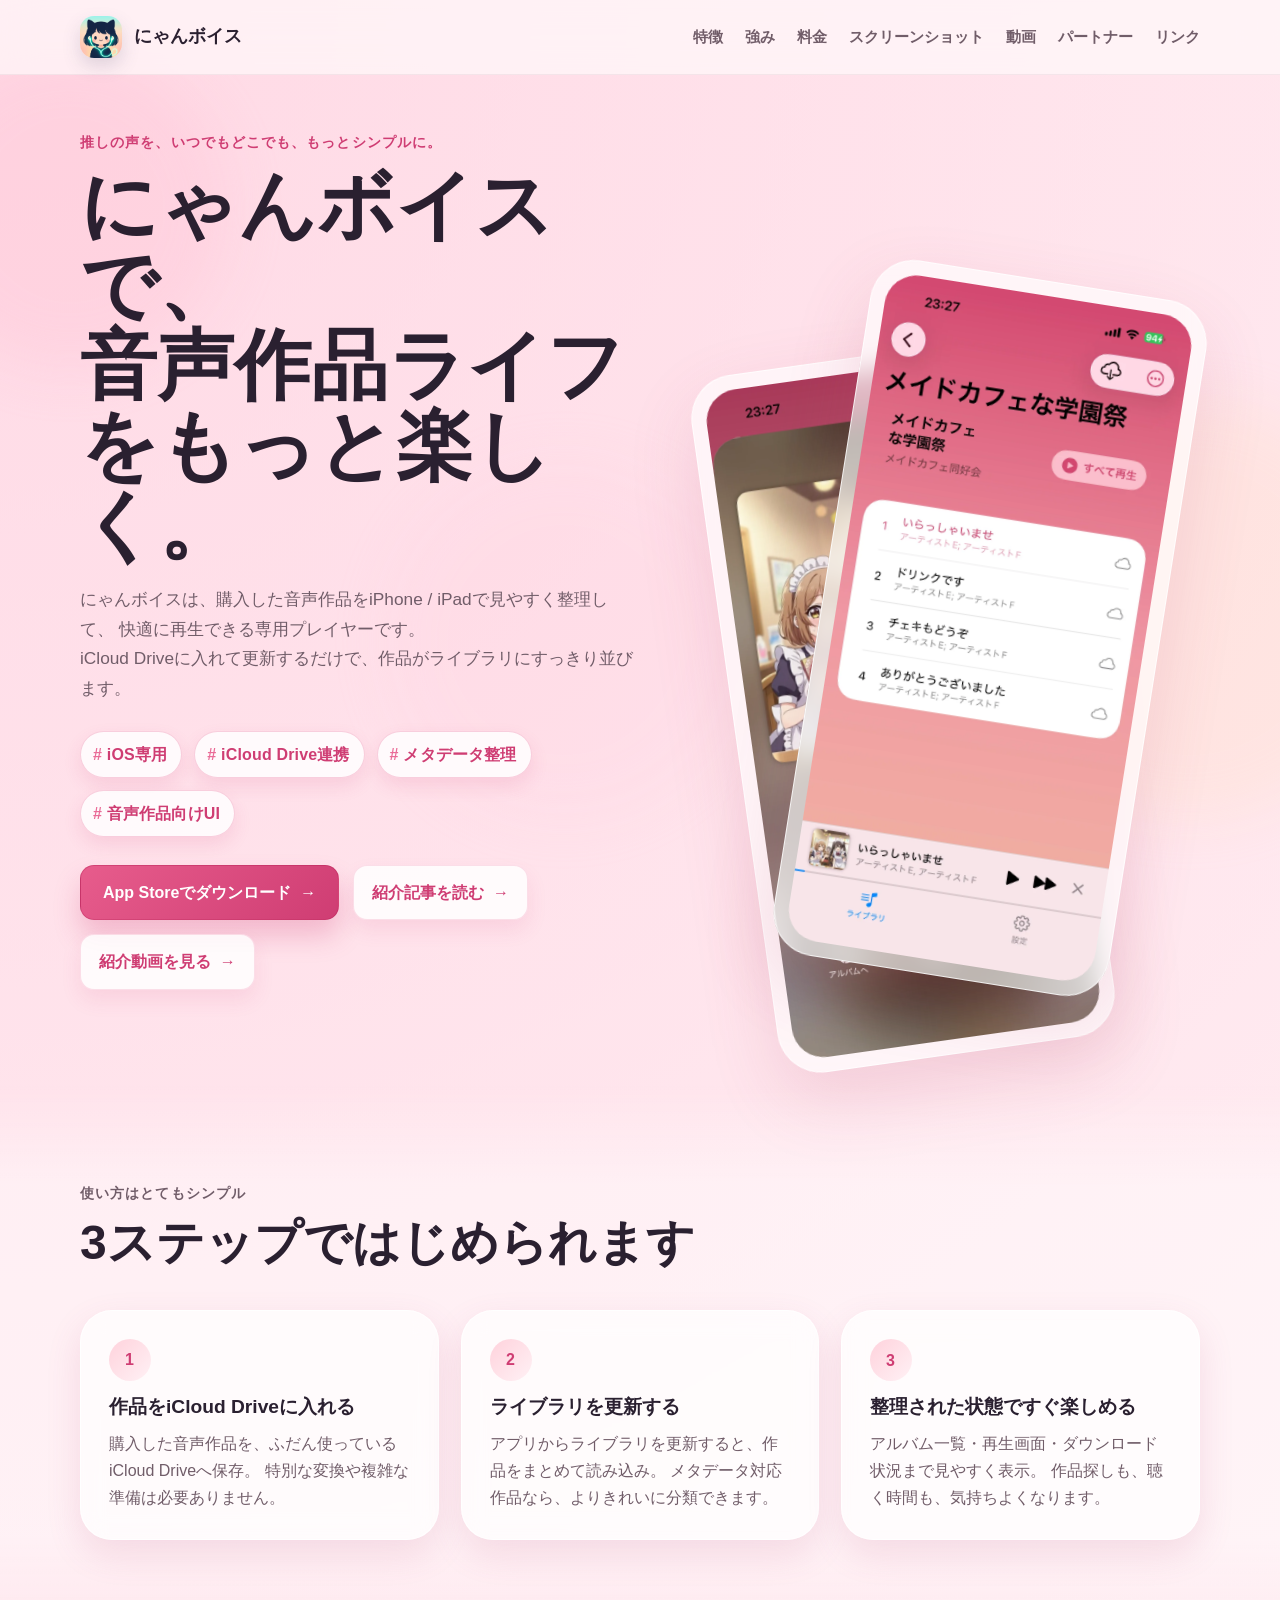
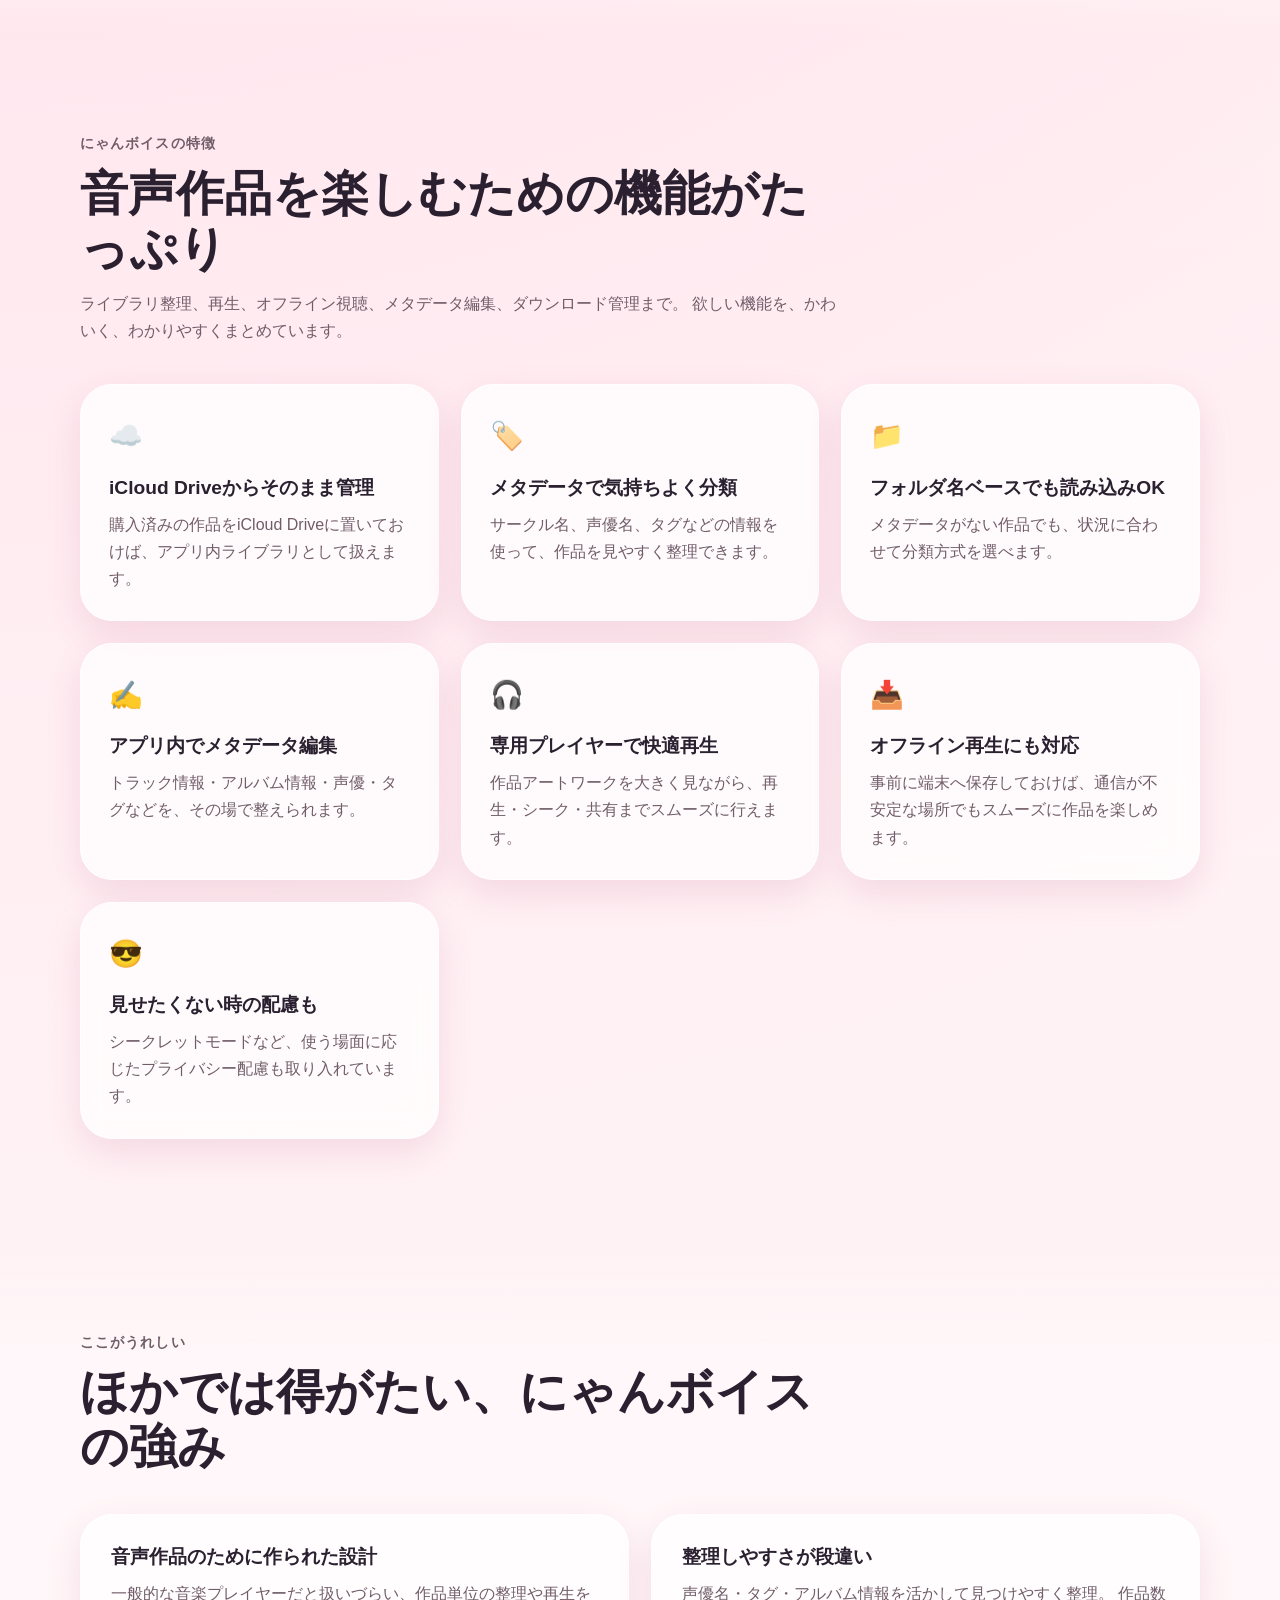
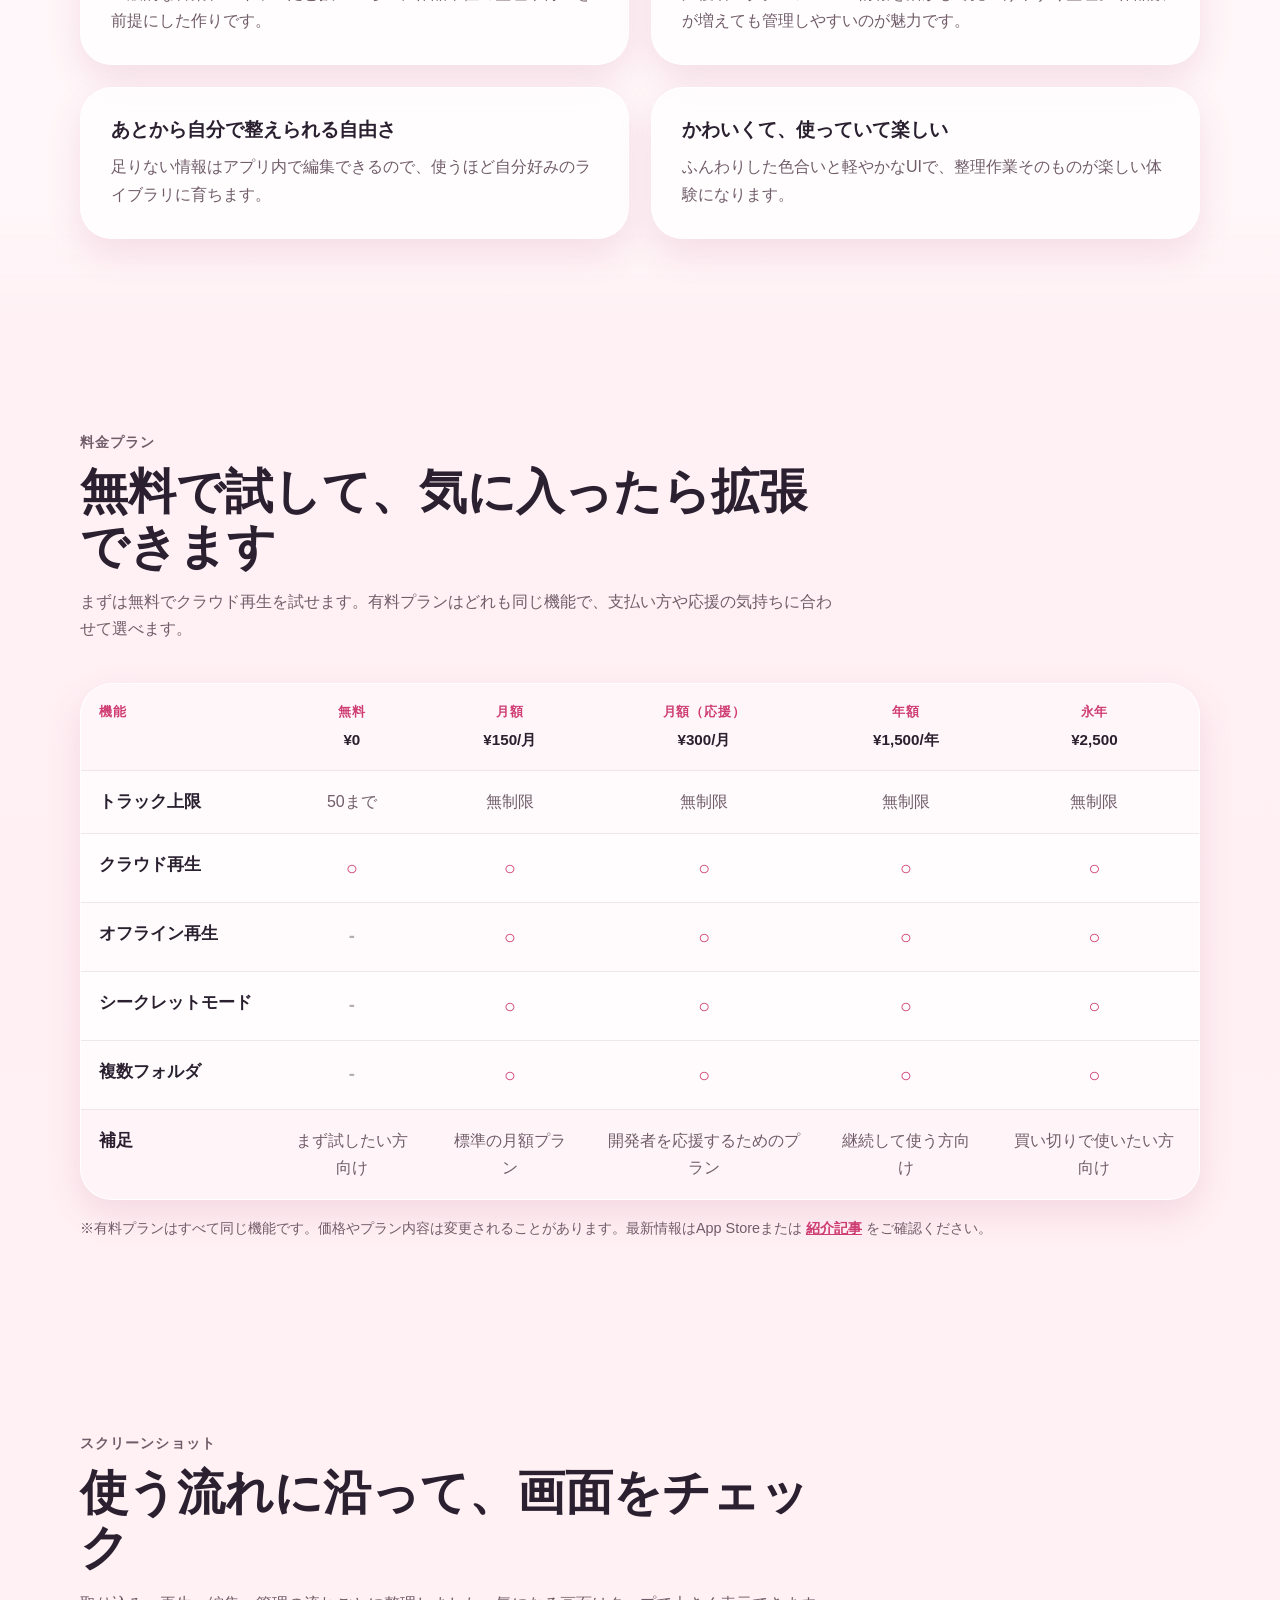
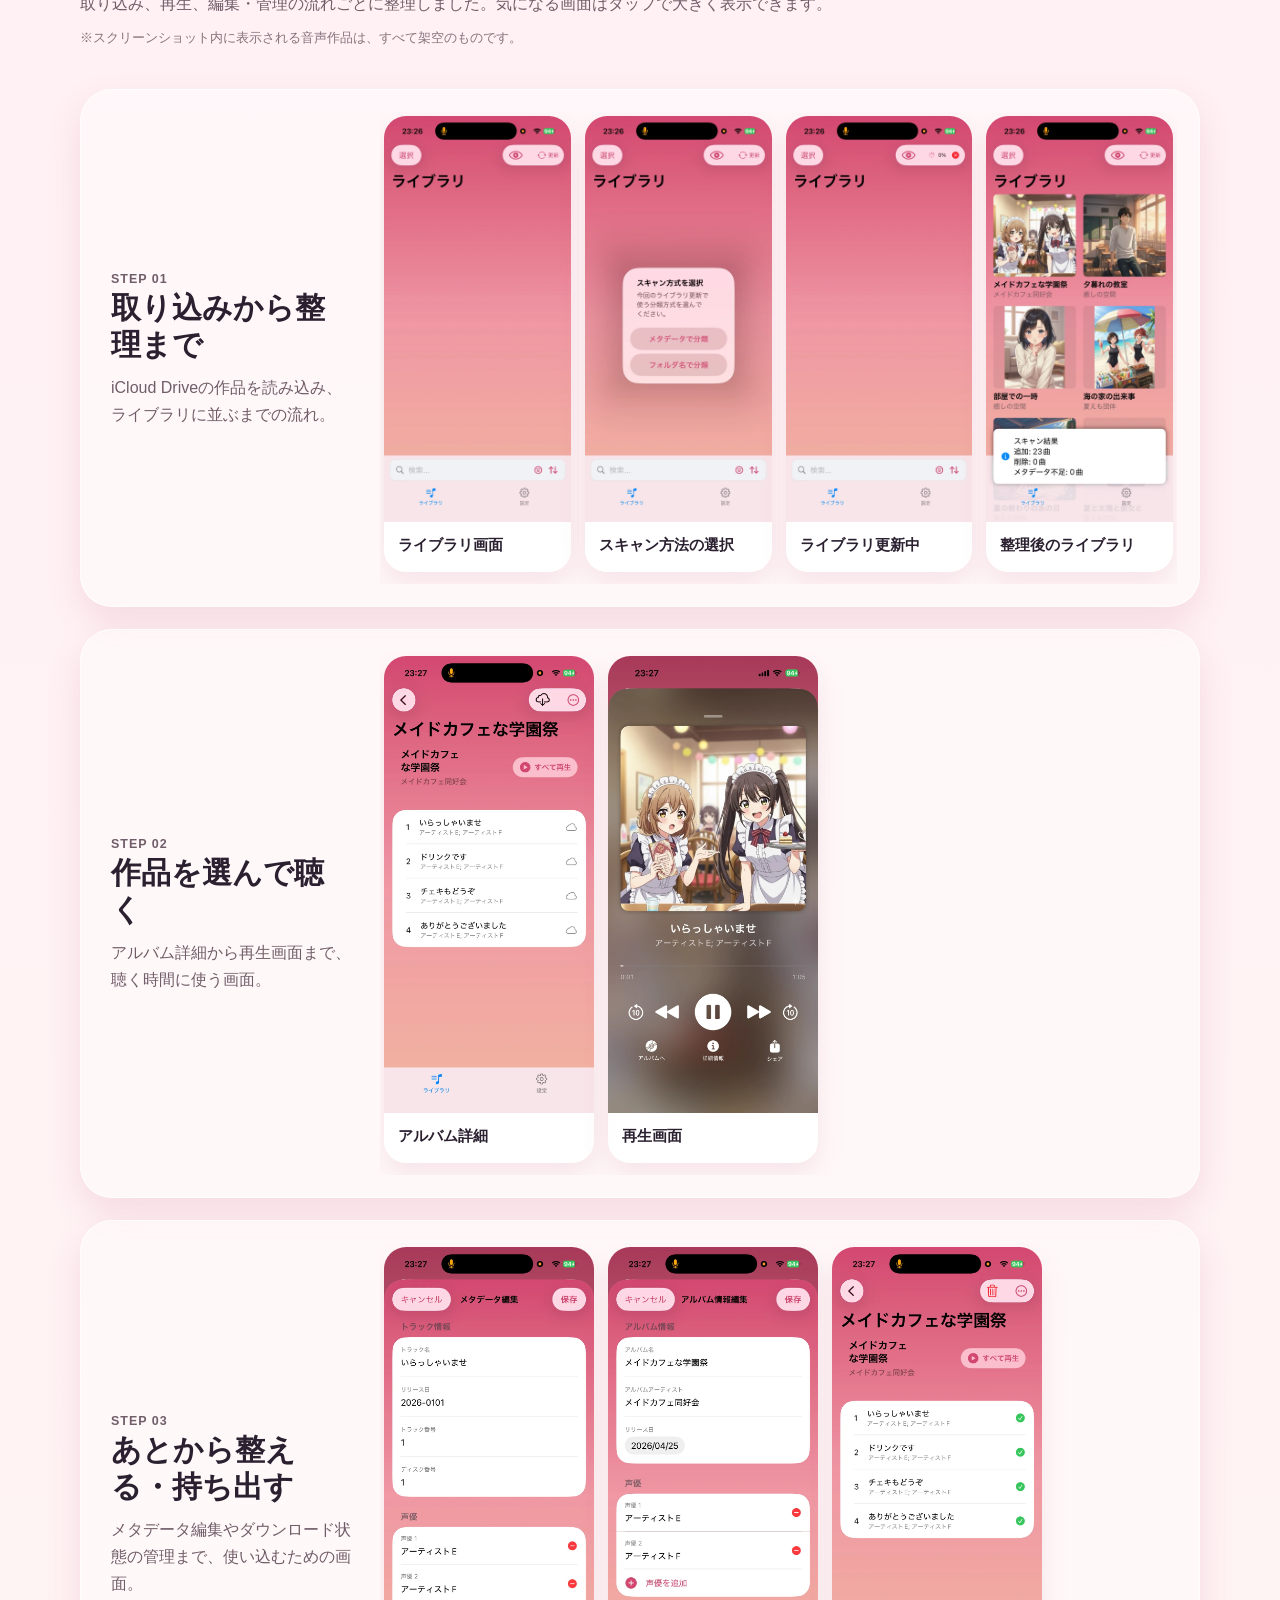
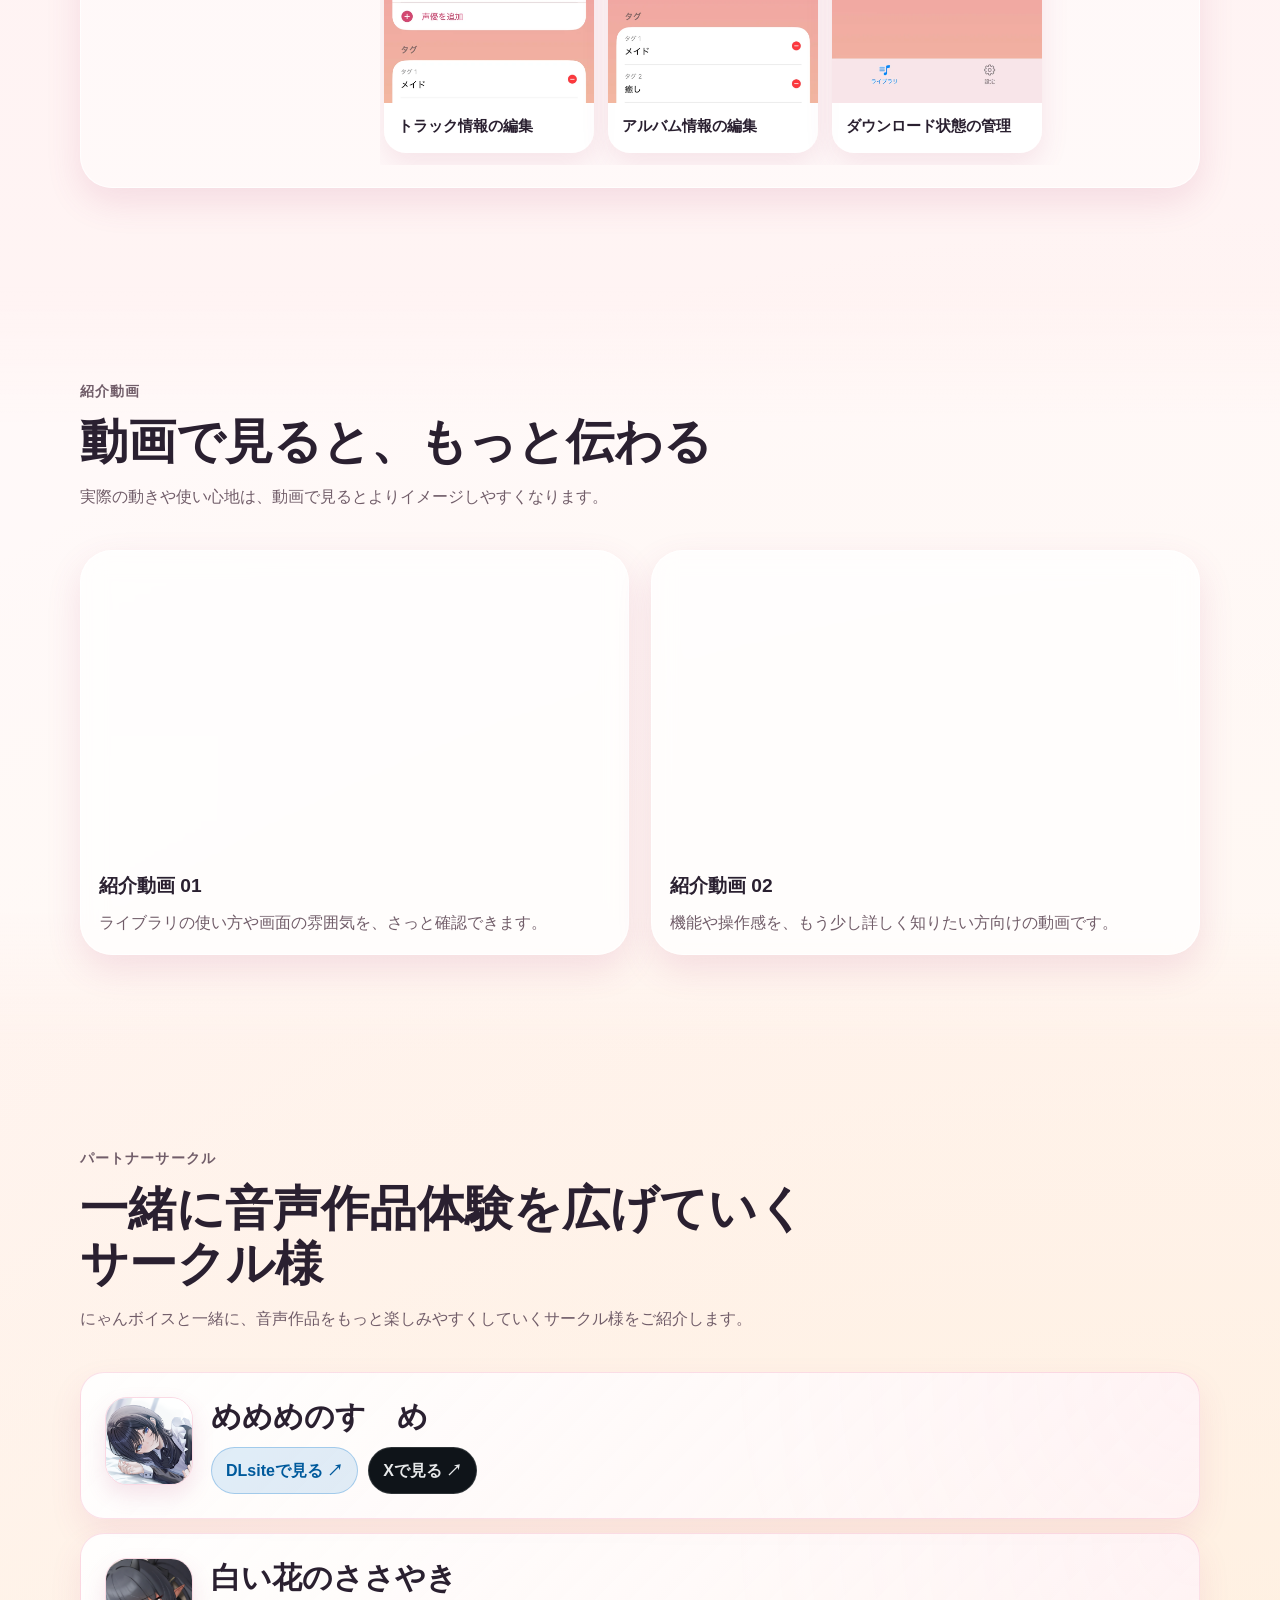
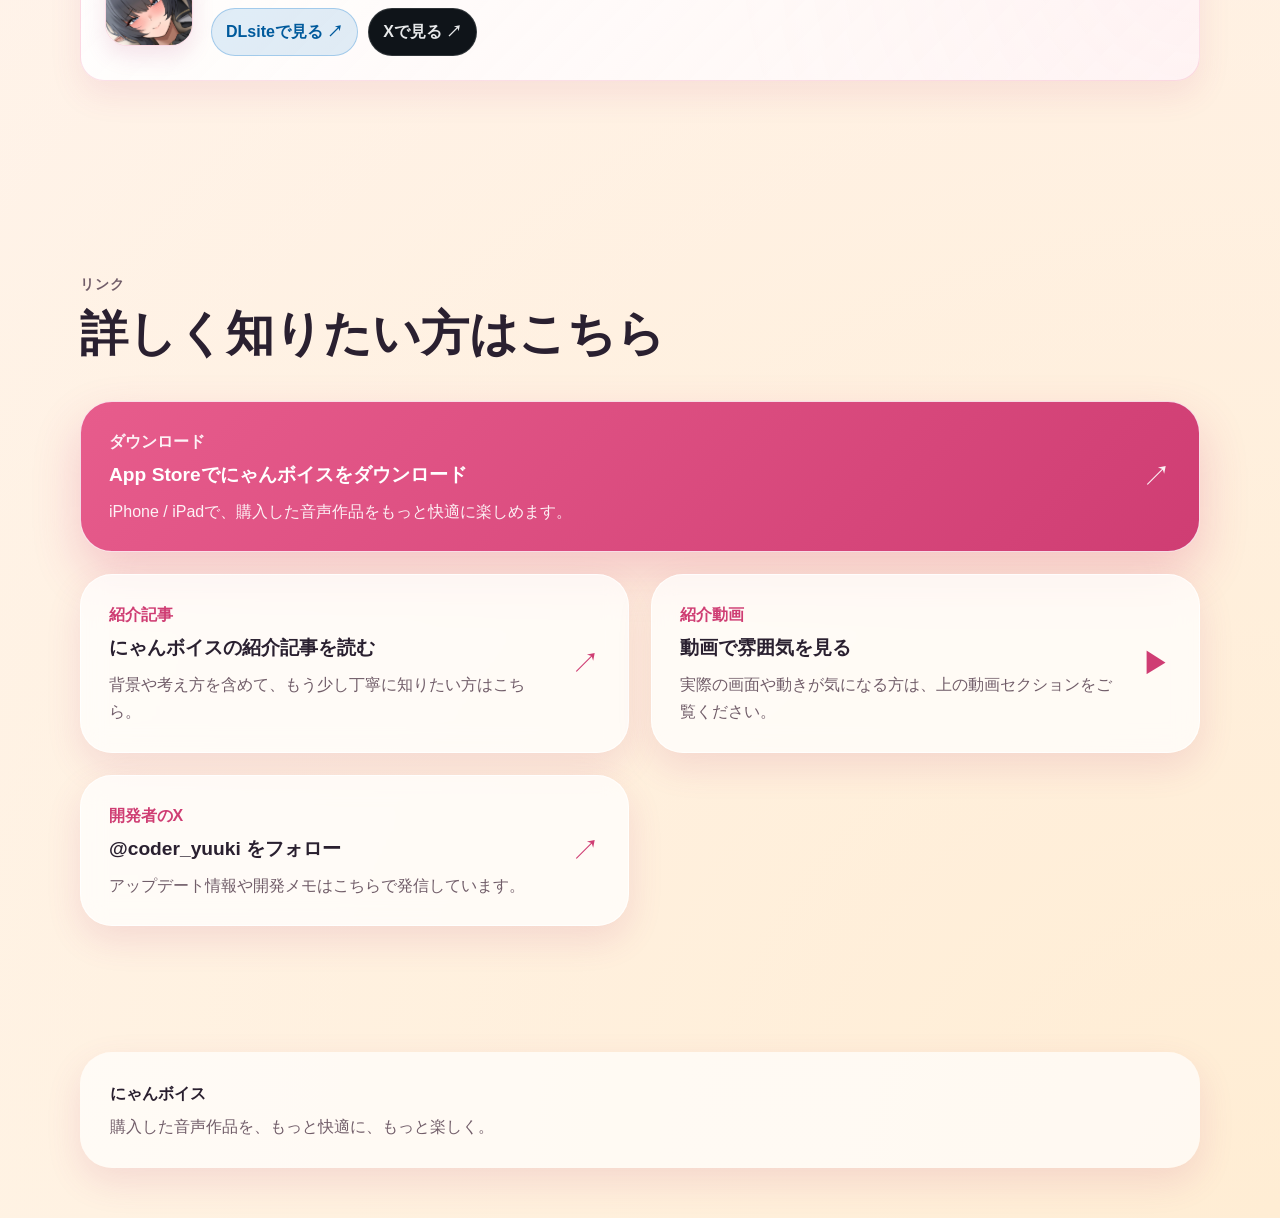
==== commit 22aa9516: "白い花のささやきをパートナーサークルに追加しDS_Storeを除外する" ====
--- a/index.html
+++ b/index.html
@@ -470,6 +470,31 @@
                 </div>
               </div>
             </div>
+
+            <div class="partner-card">
+              <div class="partner-card-top">
+                <img
+                  class="partner-avatar"
+                  src="assets/img/partner-shiroi-sasayaki.jpg"
+                  width="88"
+                  height="88"
+                  alt="白い花のささやき サークルイラスト"
+                  loading="lazy"
+                  decoding="async"
+                />
+                <div class="partner-card-body">
+                  <h3 id="partner-shiroi-sasayaki-heading">白い花のささやき</h3>
+                  <div class="partner-actions" aria-labelledby="partner-shiroi-sasayaki-heading">
+                    <a class="partner-link partner-link--dlsite" href="https://www.dlsite.com/maniax/circle/profile/=/maker_id/RG01010335.html" target="_blank" rel="noopener noreferrer">
+                      DLsiteで見る ↗
+                    </a>
+                    <a class="partner-link partner-link--x" href="https://x.com/ShiroiSasayaki" target="_blank" rel="noopener noreferrer">
+                      Xで見る ↗
+                    </a>
+                  </div>
+                </div>
+              </div>
+            </div>
           </div>
         </div>
       </section>
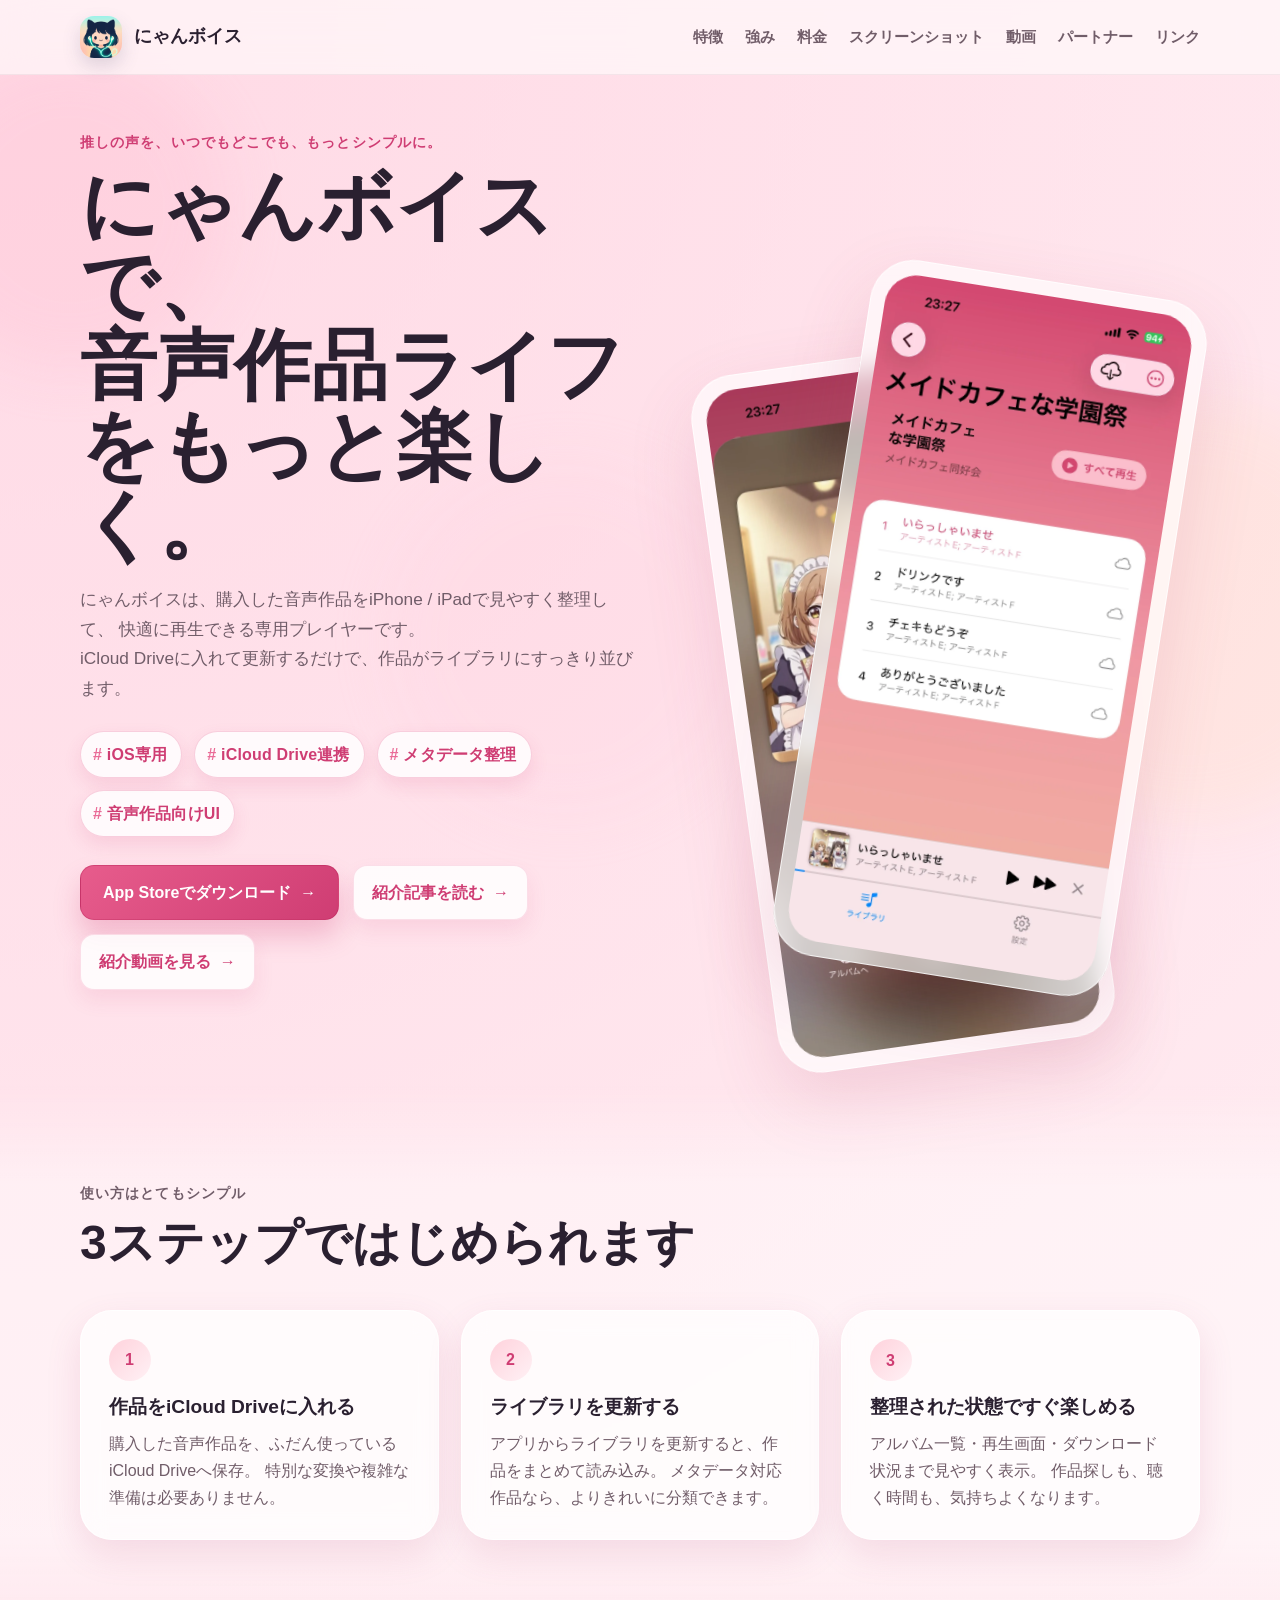
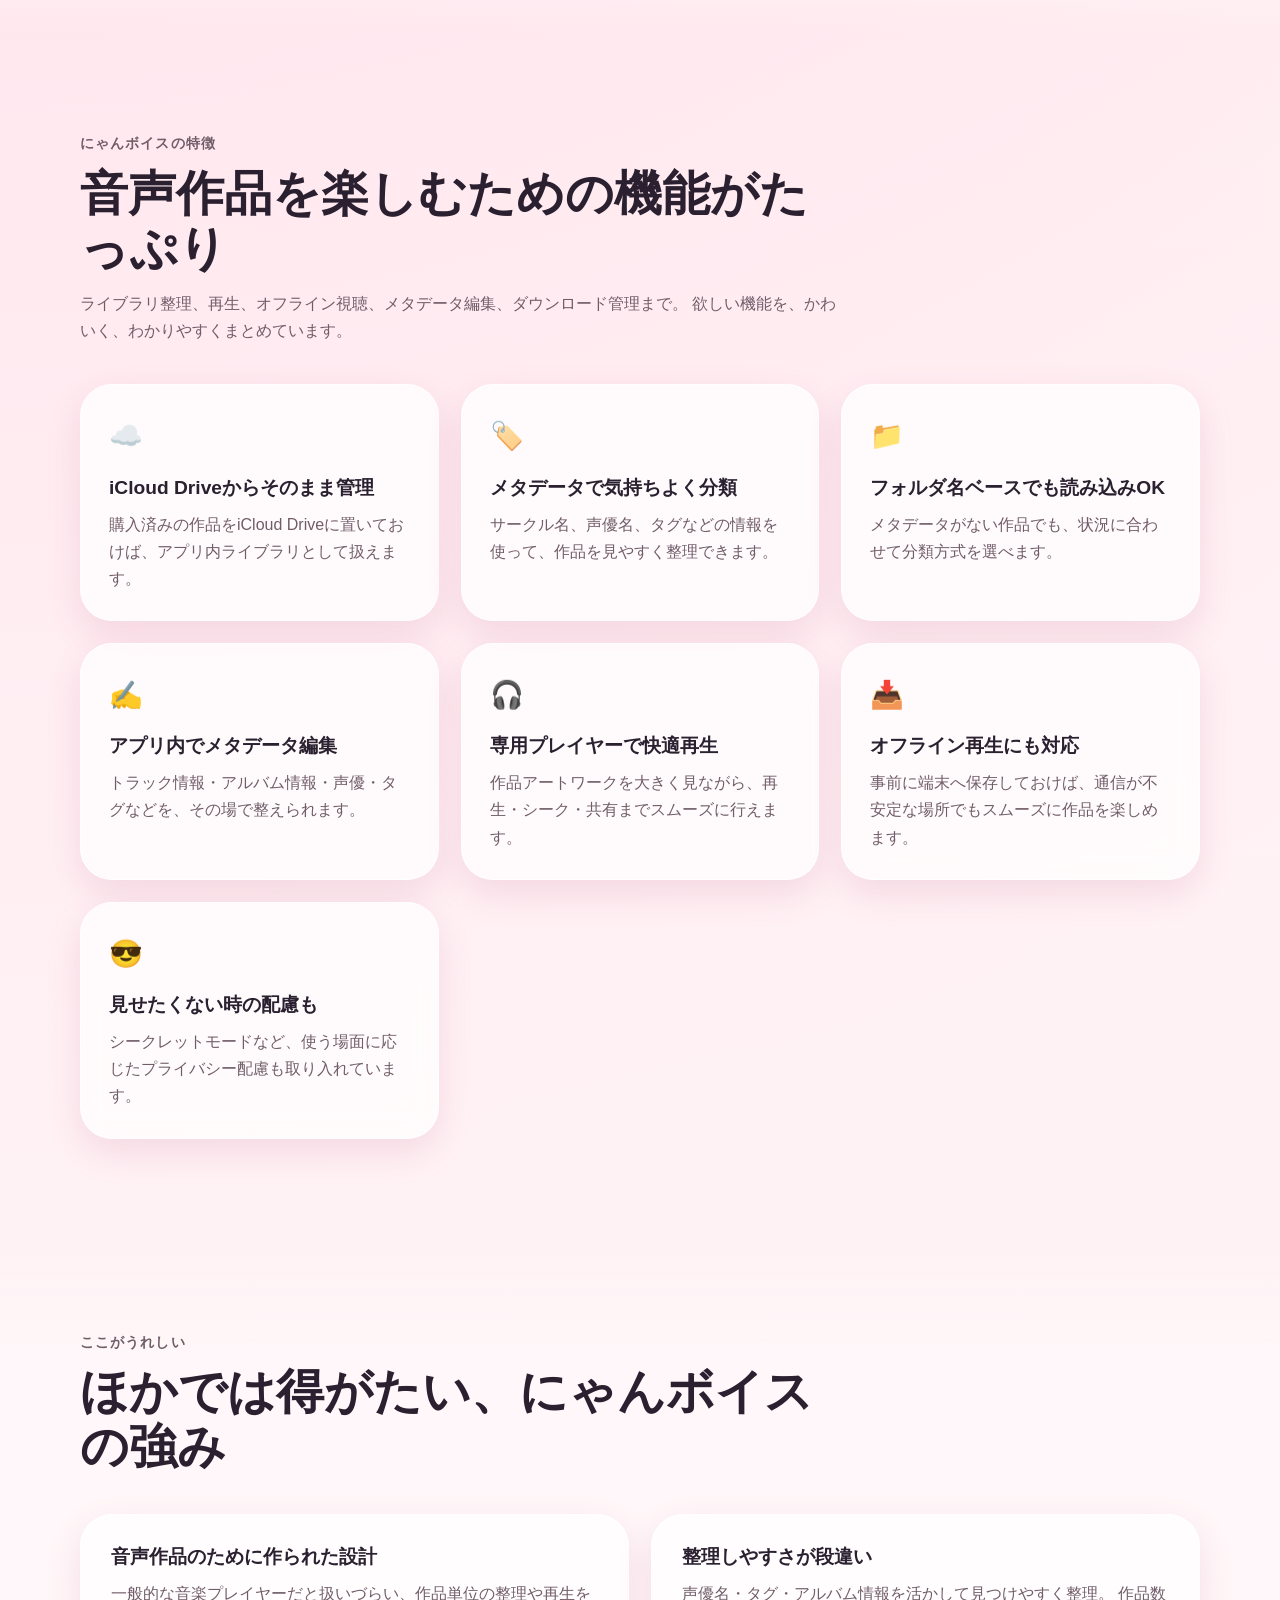
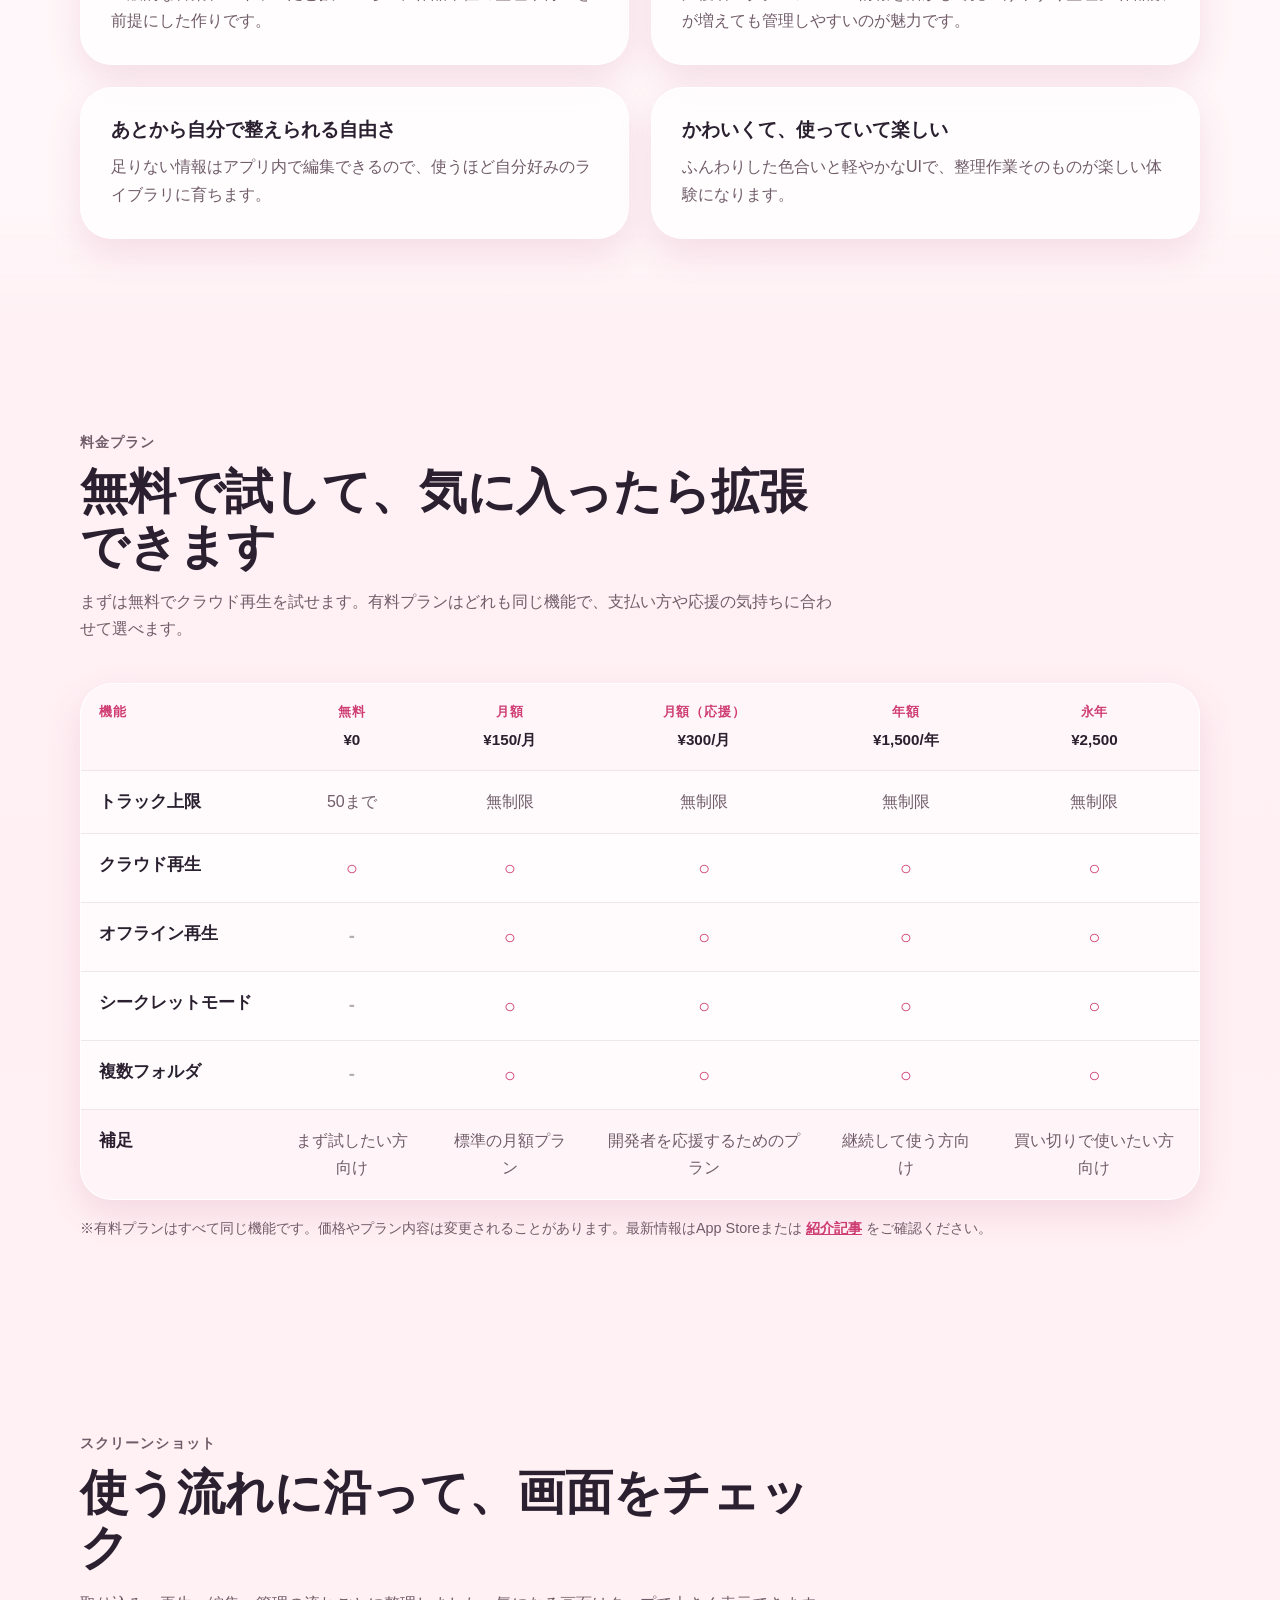
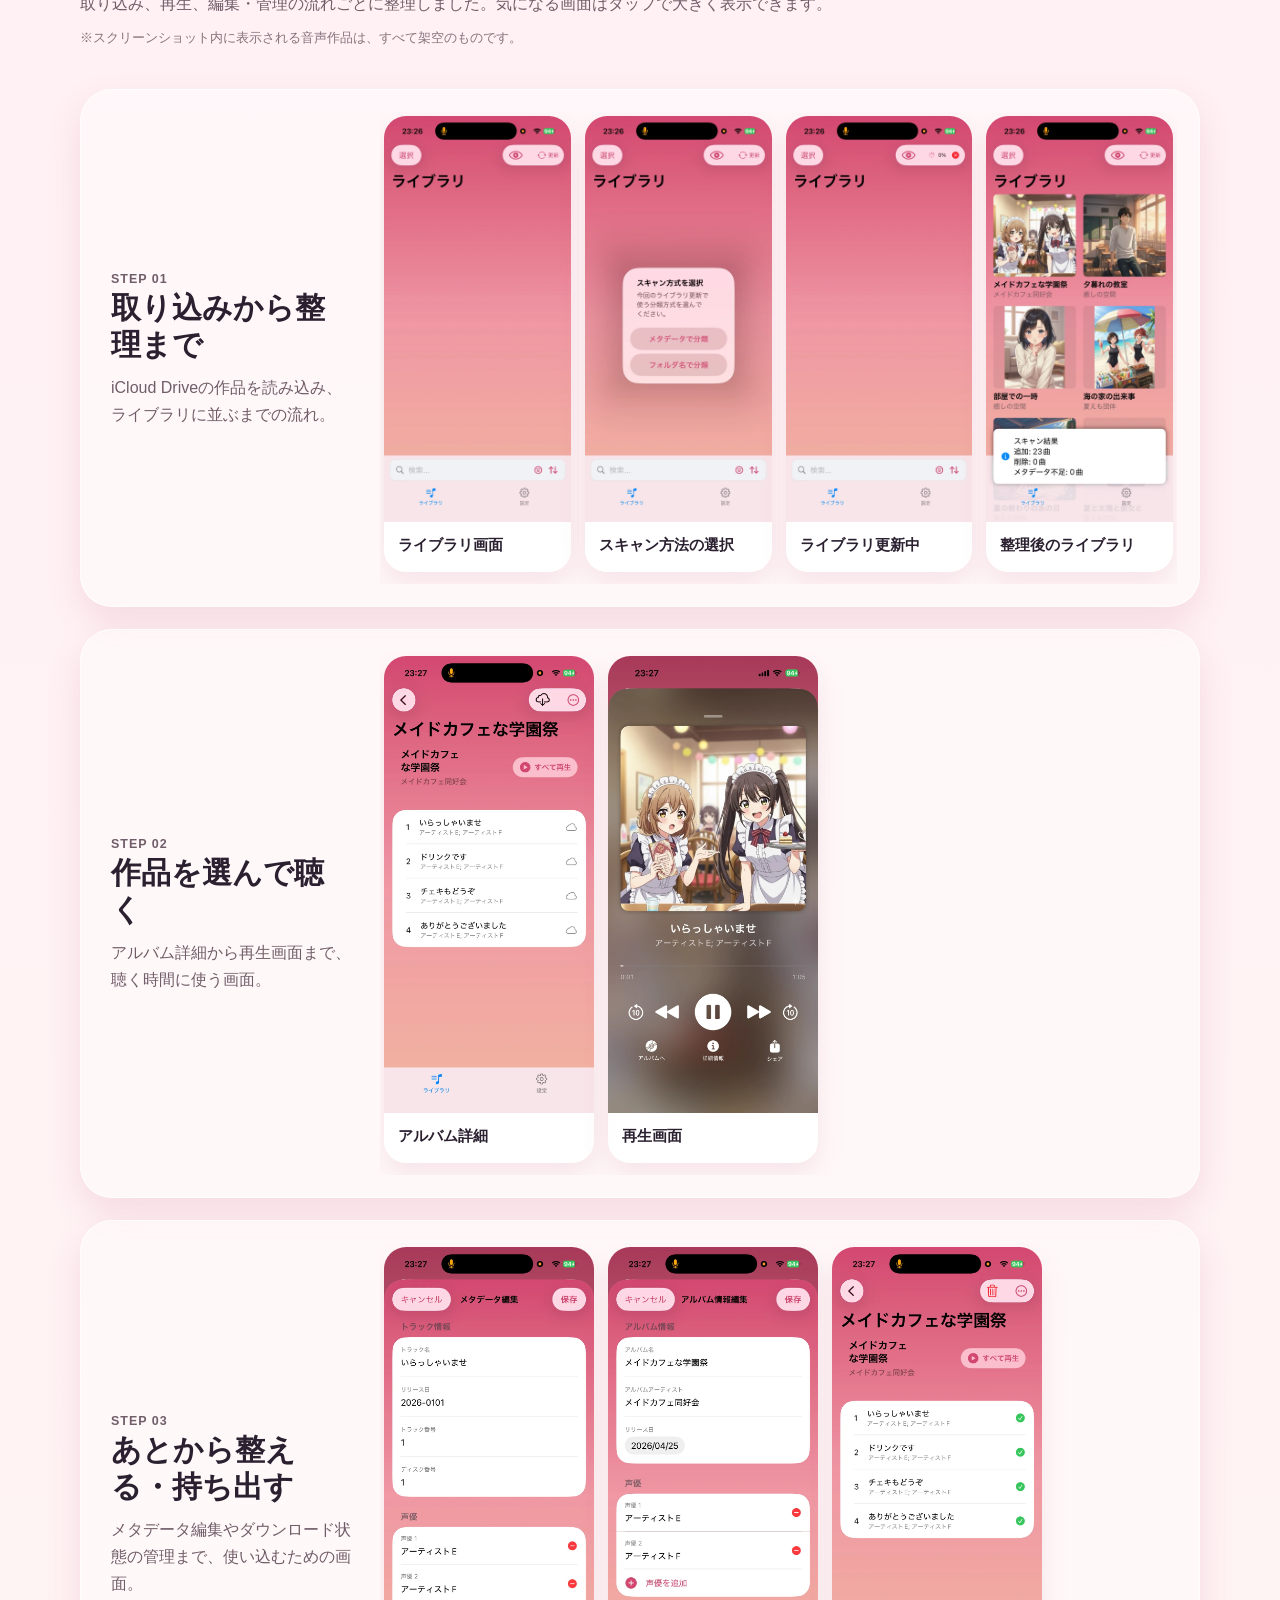
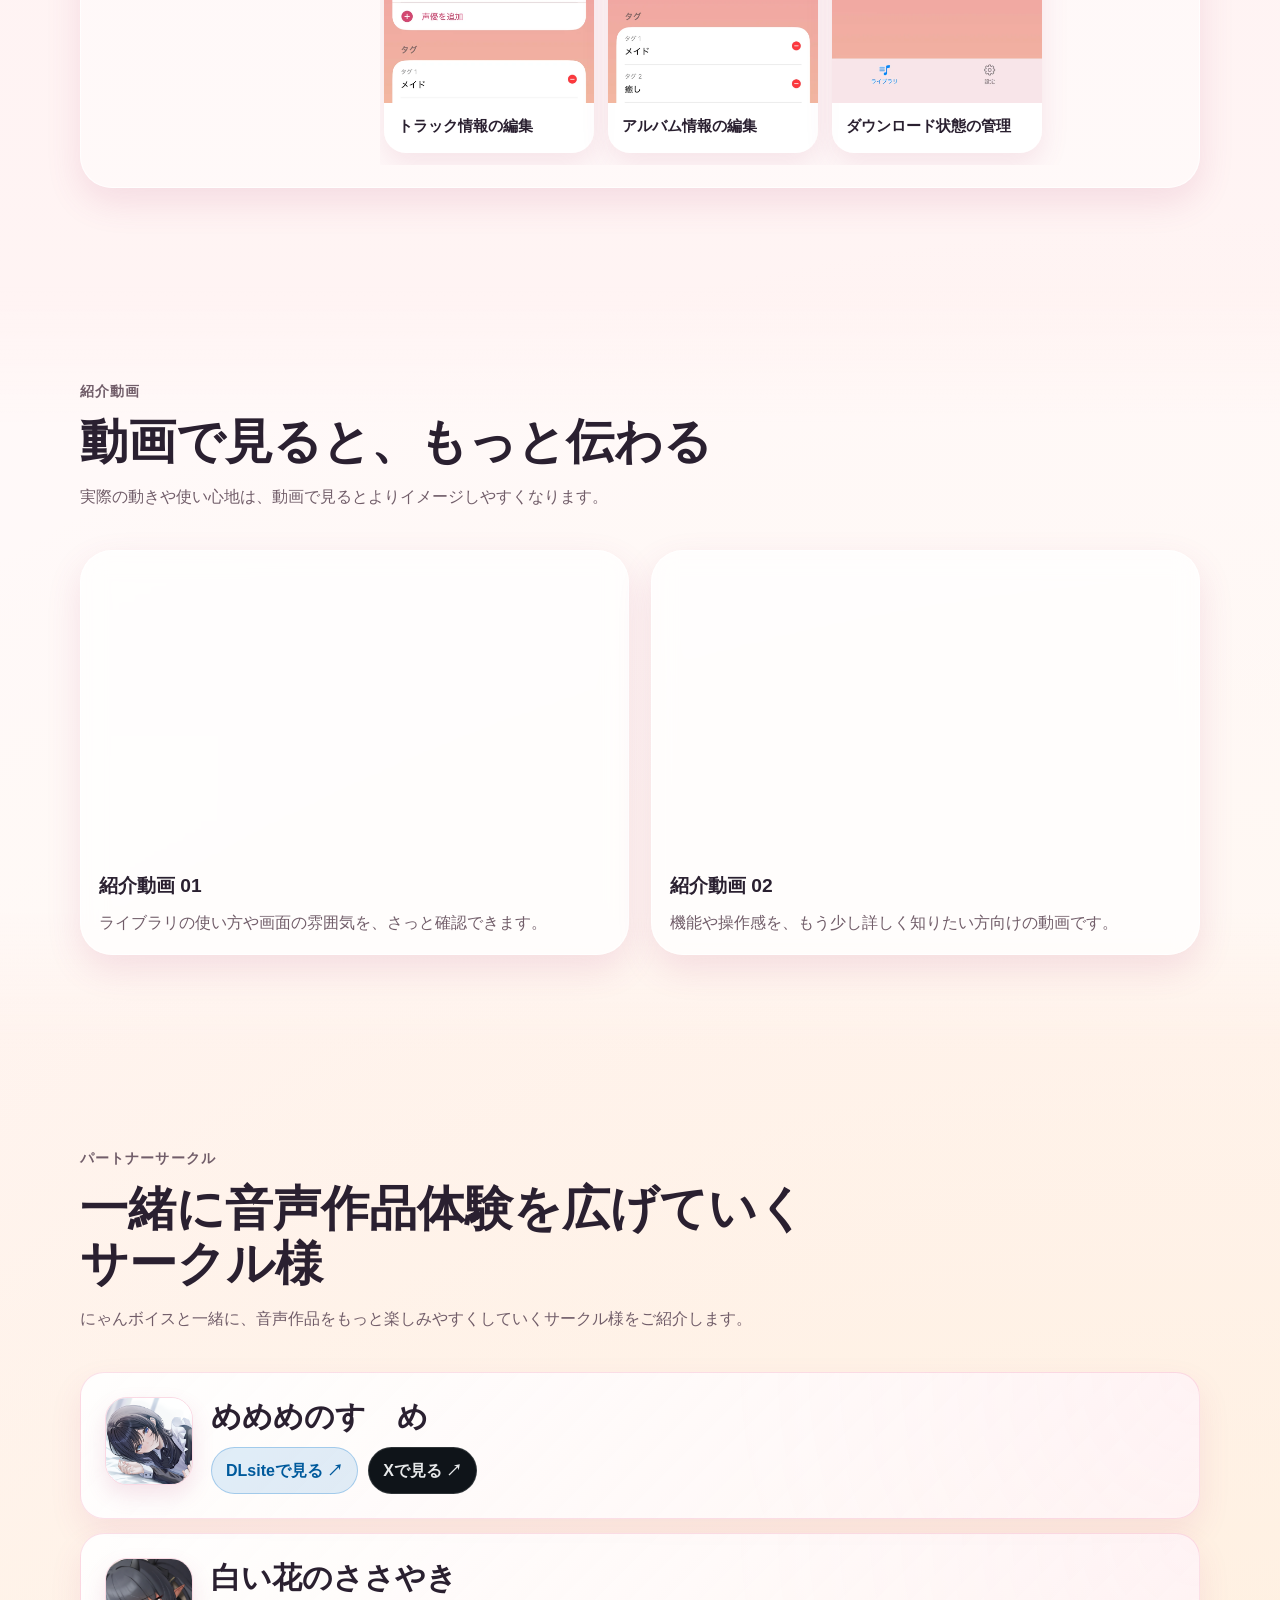
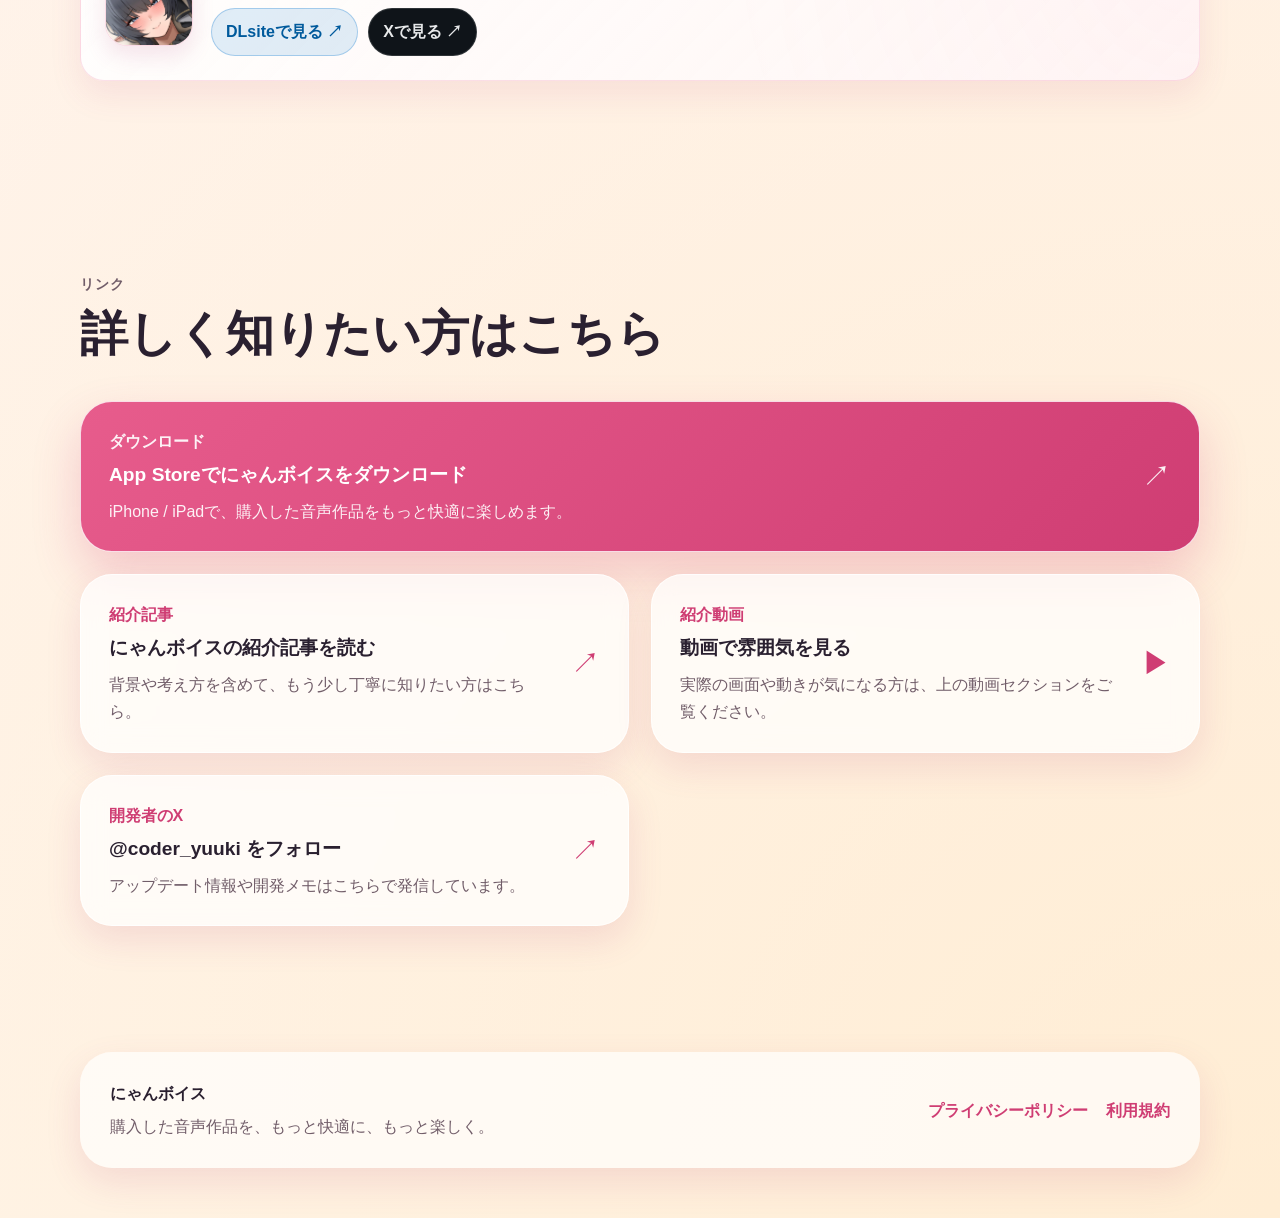
==== commit 2f56c82b: "プライバシーポリシーページを追加" ====
--- a/index.html
+++ b/index.html
@@ -550,6 +550,10 @@
           <strong>にゃんボイス</strong>
           <p>購入した音声作品を、もっと快適に、もっと楽しく。</p>
         </div>
+        <nav class="footer-links" aria-label="フッターナビゲーション">
+          <a href="privacy.html">プライバシーポリシー</a>
+          <a href="https://www.apple.com/legal/internet-services/itunes/dev/stdeula/" target="_blank" rel="noopener noreferrer">利用規約</a>
+        </nav>
       </div>
     </footer>
 
--- a/styles.css
+++ b/styles.css
@@ -788,6 +788,121 @@
   color: var(--muted);
 }
 
+.footer-links {
+  display: flex;
+  align-items: center;
+  gap: 18px;
+  flex-wrap: wrap;
+}
+
+.footer-links a,
+.policy-nav a {
+  color: var(--primary-dark);
+  font-weight: 800;
+  text-decoration: none;
+}
+
+.footer-links a:hover,
+.footer-links a:focus-visible,
+.policy-nav a:hover,
+.policy-nav a:focus-visible {
+  text-decoration: underline;
+  text-underline-offset: 4px;
+}
+
+.policy-main {
+  position: relative;
+  z-index: 1;
+  padding: 72px 0 40px;
+}
+
+.policy-shell {
+  max-width: 920px;
+}
+
+.policy-hero {
+  margin-bottom: 32px;
+}
+
+.policy-hero h1 {
+  margin: 10px 0 16px;
+  font-size: clamp(2.4rem, 7vw, 4.4rem);
+  line-height: 1.08;
+  letter-spacing: -0.04em;
+}
+
+.policy-hero > p:not(.eyebrow) {
+  max-width: 760px;
+  margin: 0;
+  color: var(--muted);
+  font-size: 1.06rem;
+}
+
+.policy-hero .policy-updated {
+  margin-top: 18px;
+  font-size: 0.92rem;
+}
+
+.policy-card {
+  padding: clamp(28px, 6vw, 64px);
+  border: 1px solid rgba(255, 255, 255, 0.92);
+  border-radius: var(--radius-xl);
+  background: rgba(255, 255, 255, 0.78);
+  box-shadow: var(--shadow);
+  backdrop-filter: blur(16px);
+}
+
+.policy-card section + section {
+  margin-top: 44px;
+  padding-top: 44px;
+  border-top: 1px solid var(--line);
+}
+
+.policy-card h2 {
+  margin: 0 0 14px;
+  font-size: clamp(1.35rem, 3vw, 1.7rem);
+  line-height: 1.4;
+}
+
+.policy-card h3 {
+  margin: 26px 0 8px;
+  font-size: 1.08rem;
+}
+
+.policy-card p,
+.policy-card ul {
+  margin: 0;
+  color: var(--muted);
+}
+
+.policy-card p + p,
+.policy-card ul + p {
+  margin-top: 16px;
+}
+
+.policy-card ul {
+  padding-left: 1.4em;
+}
+
+.policy-card li + li {
+  margin-top: 8px;
+}
+
+.policy-card a {
+  color: var(--primary-dark);
+  font-weight: 700;
+  overflow-wrap: anywhere;
+}
+
+.policy-card code {
+  padding: 0.18em 0.4em;
+  border-radius: 8px;
+  background: rgba(231, 92, 140, 0.1);
+  color: #8f2950;
+  font-size: 0.9em;
+  overflow-wrap: anywhere;
+}
+
 .footer-note {
   align-self: flex-end;
   text-align: right;
@@ -926,6 +1041,10 @@
     flex-direction: column;
   }
 
+  .footer-links {
+    align-items: flex-start;
+  }
+
   .footer-note {
     text-align: left;
     align-self: auto;
@@ -939,6 +1058,14 @@
 
   .site-header {
     padding: 12px 0;
+  }
+
+  .policy-main {
+    padding-top: 48px;
+  }
+
+  .policy-nav a {
+    font-size: 0.9rem;
   }
 
   .menu-toggle {
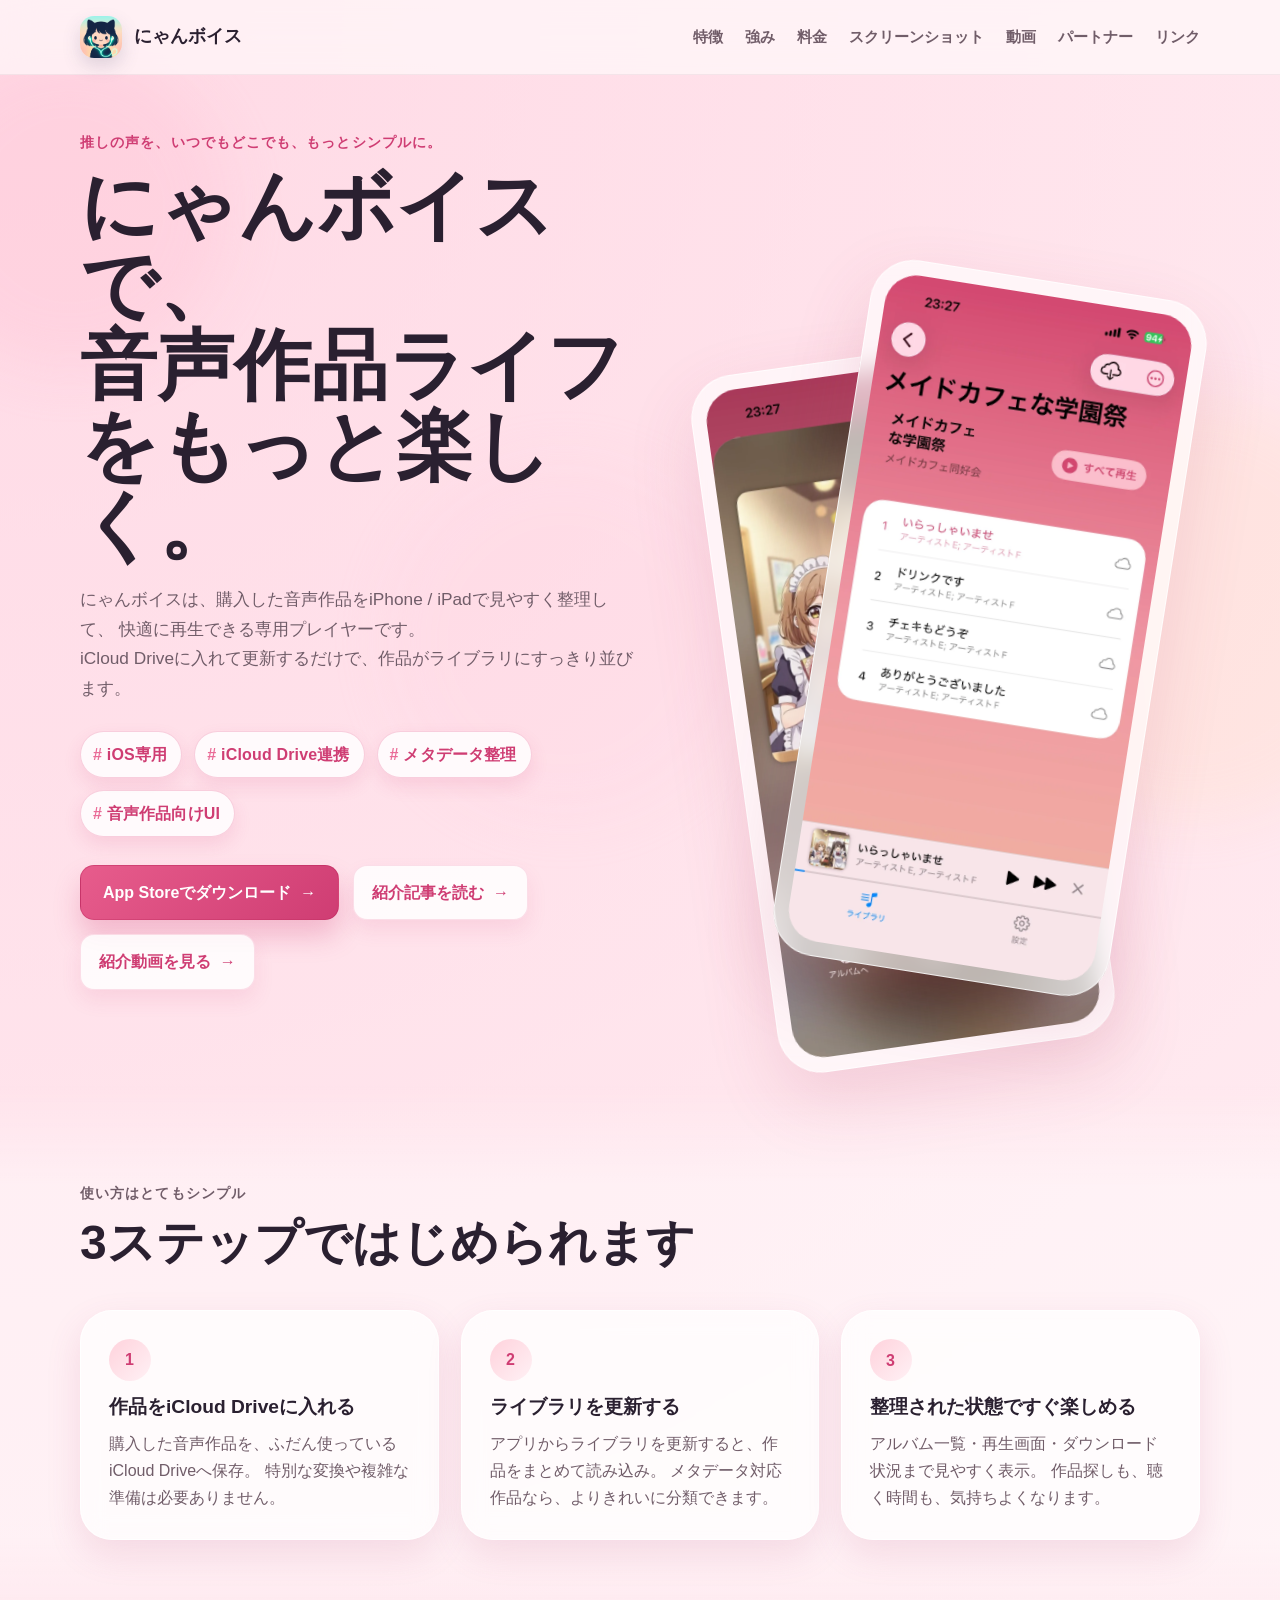
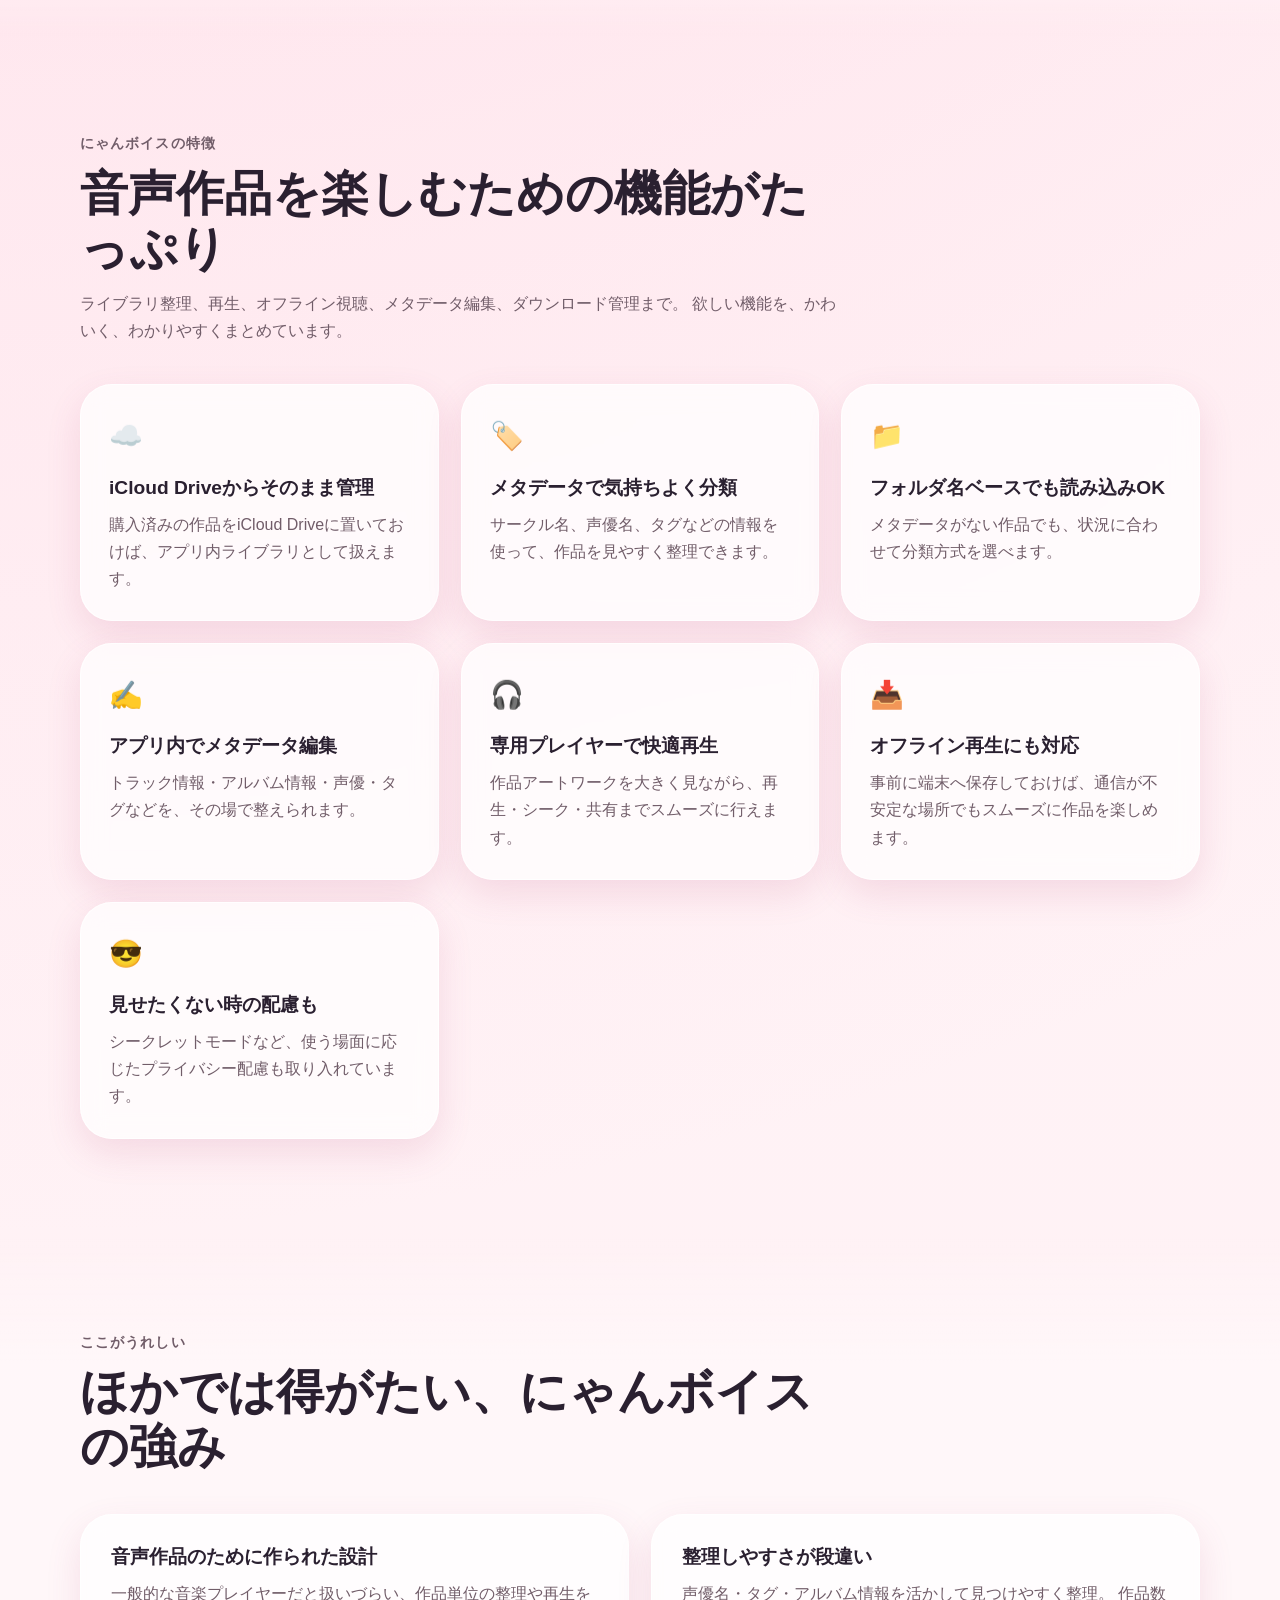
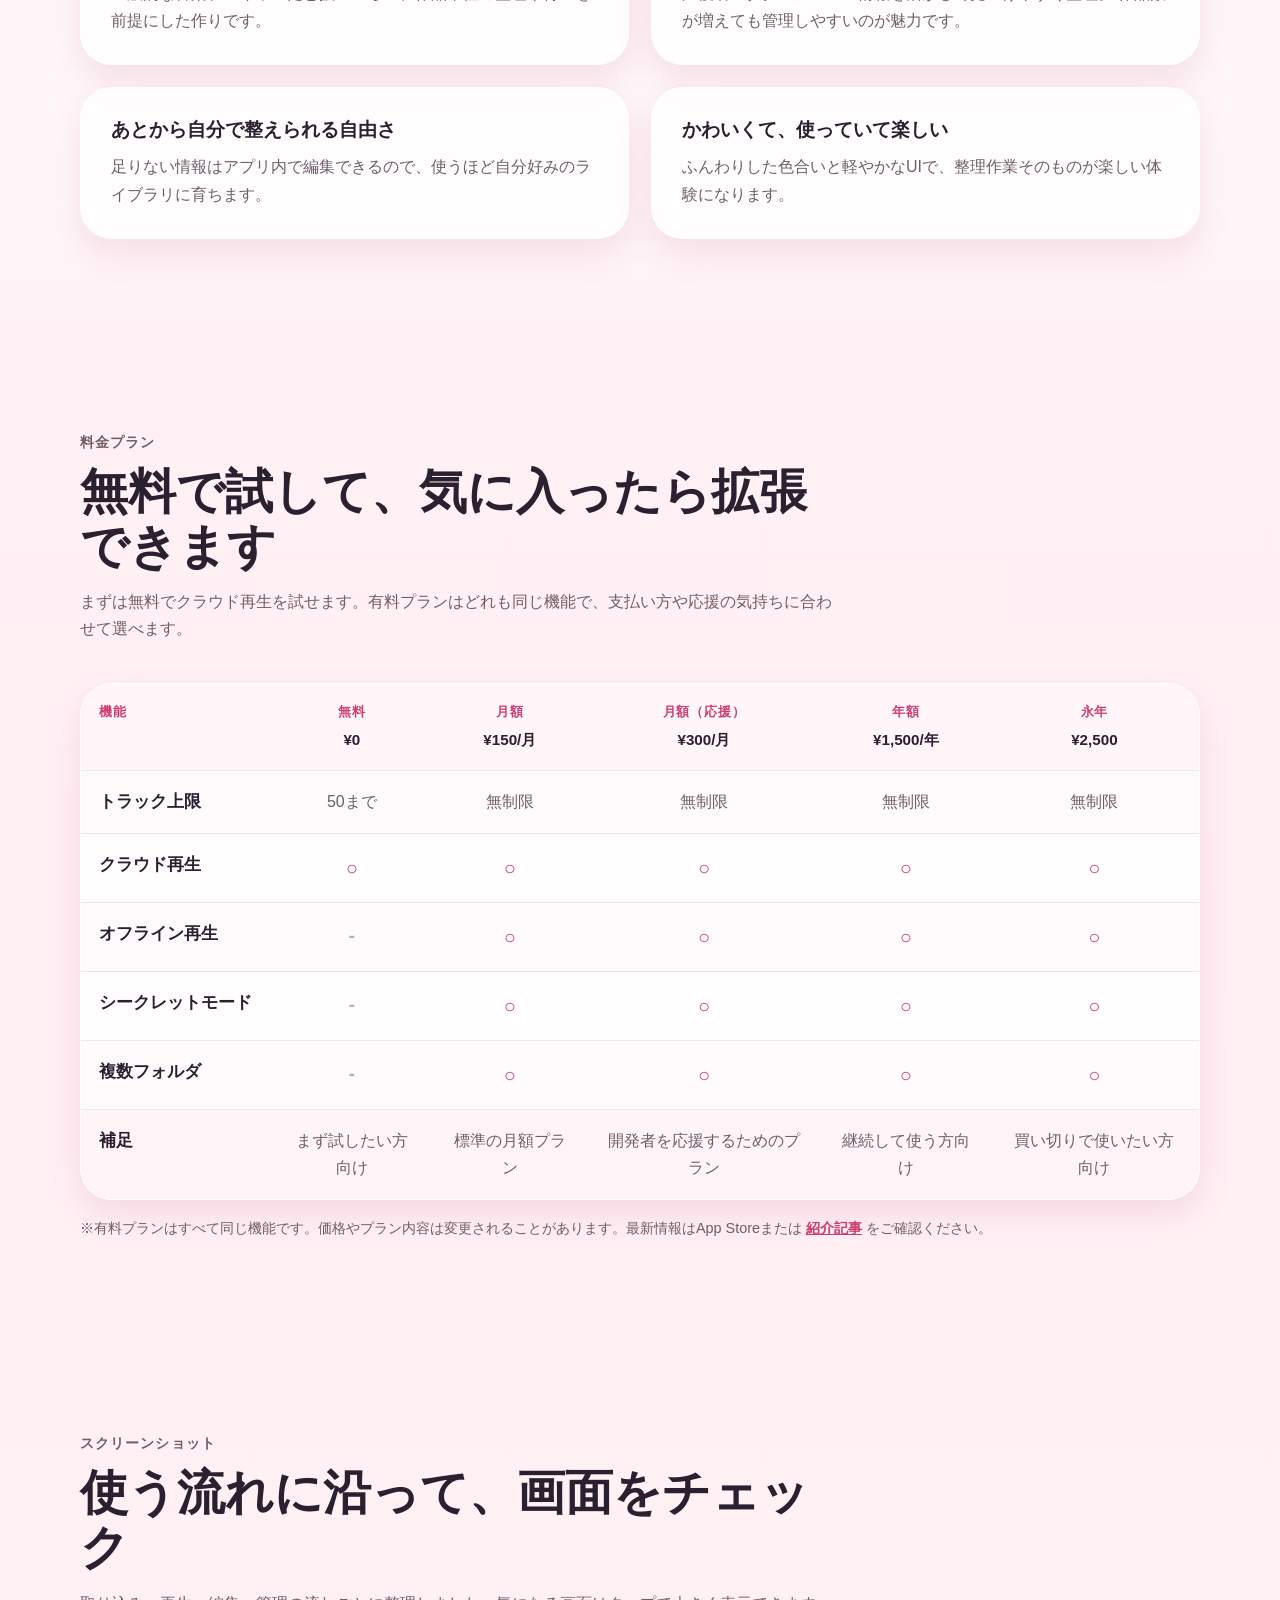
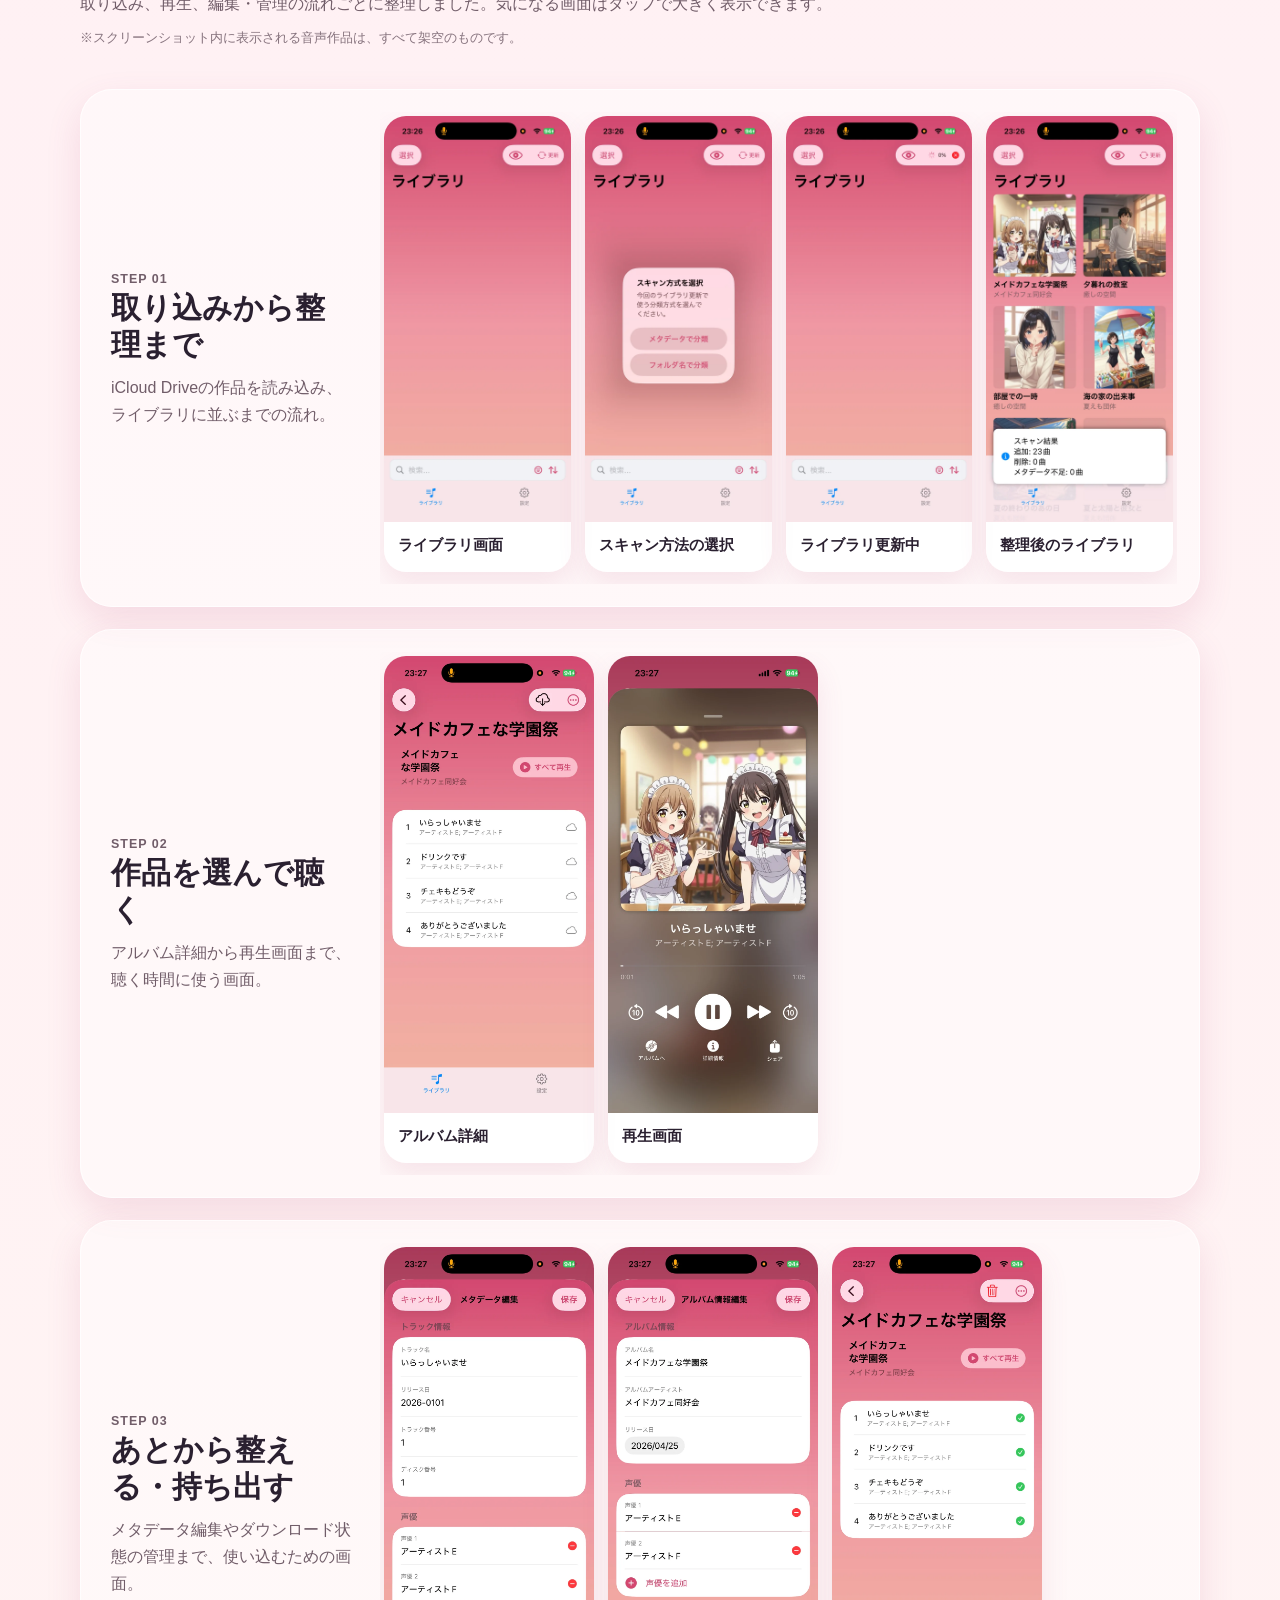
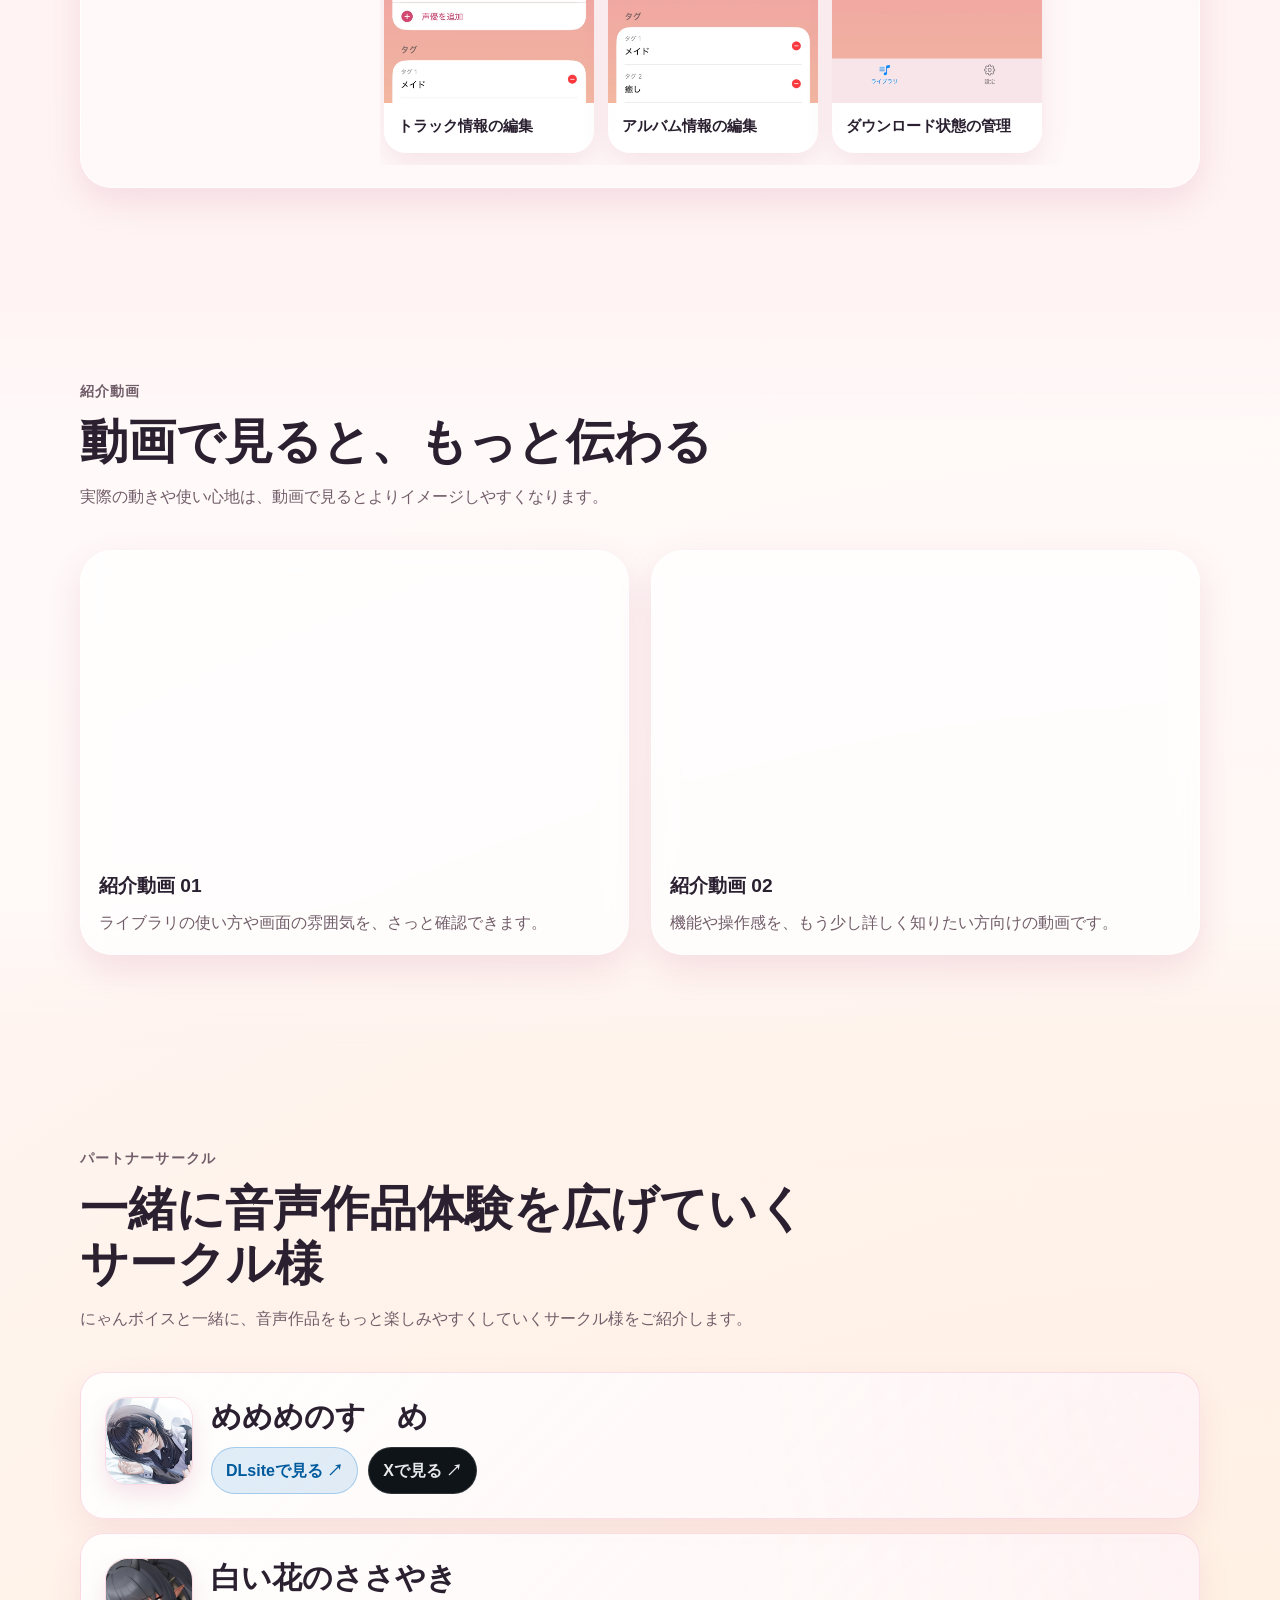
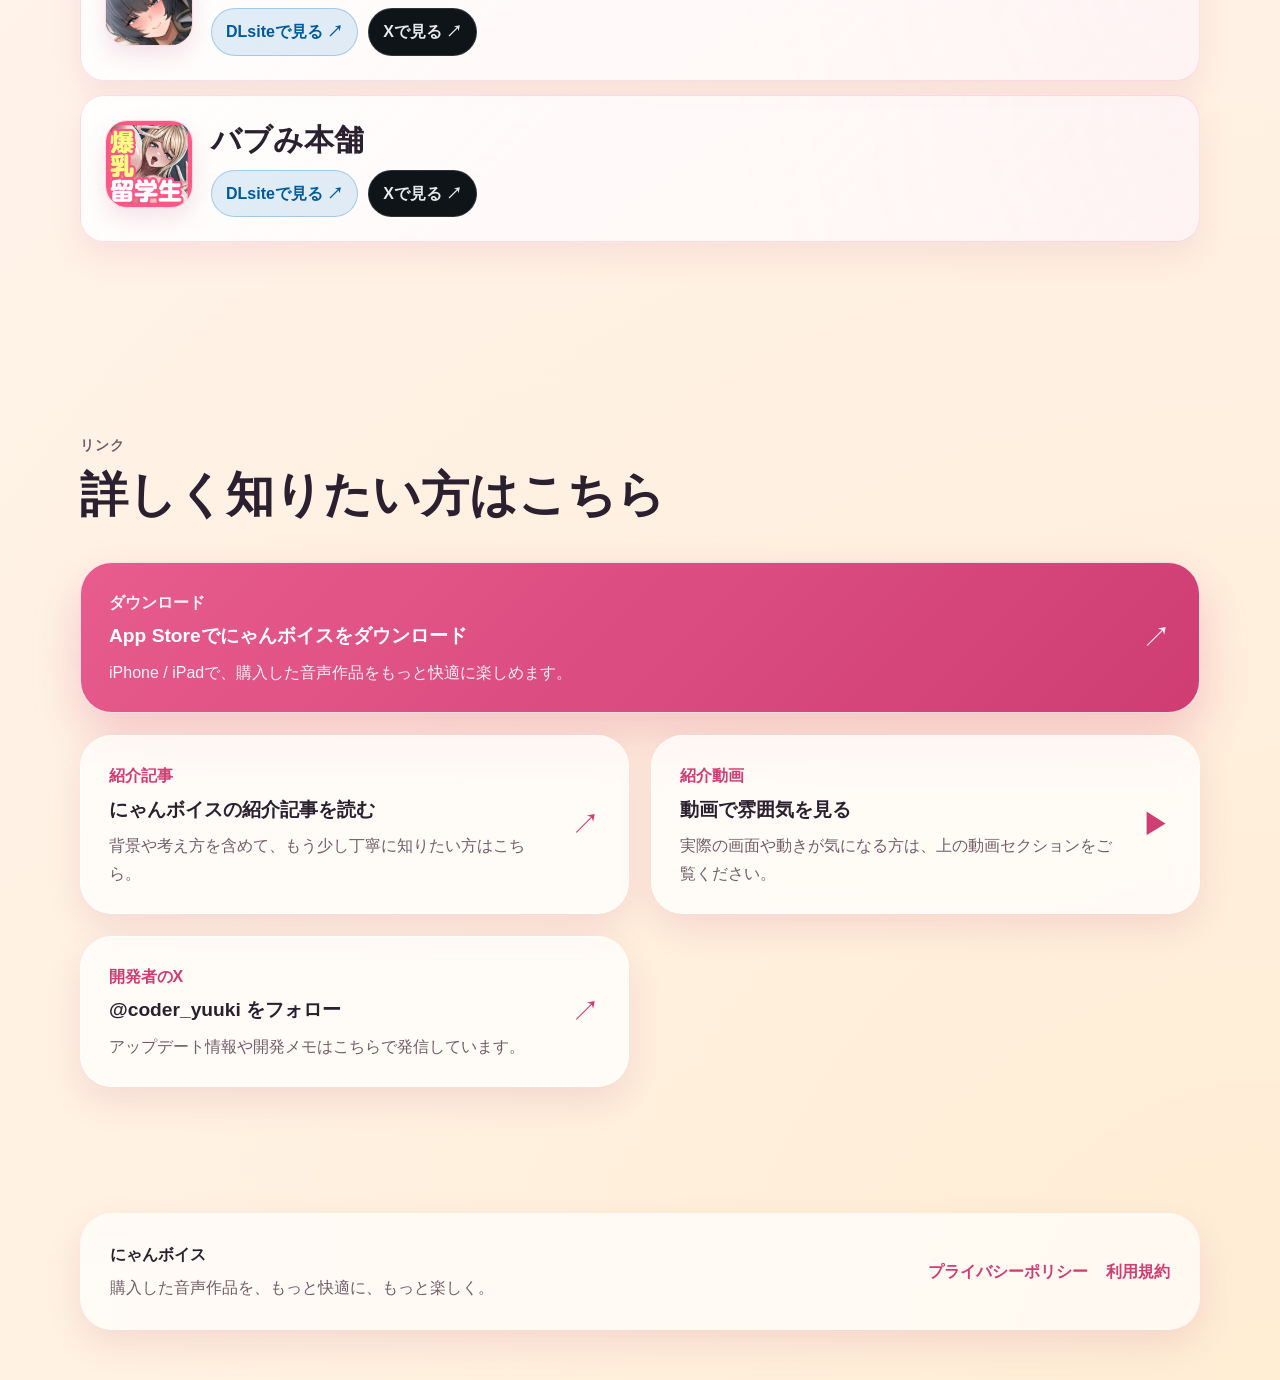
==== commit 8dd16575: "パートナーサークルにバブみ本舗を追加" ====
--- a/index.html
+++ b/index.html
@@ -9,6 +9,7 @@
       content="にゃんボイスは、購入した音声作品をiCloud Drive経由で整理・再生できるiOS向けプレイヤーです。スクリーンショットや動画と一緒に特徴をご紹介します。"
     />
     <meta name="theme-color" content="#e75c8c" />
+    <meta name="google-site-verification" content="YHko4OUOapq8l3vcJyYZ_dUWSL0SYJTSX7yOW1MHis8" />
     <link rel="icon" href="assets/img/app-icon.webp" />
     <link rel="stylesheet" href="styles.css" />
   </head>
@@ -495,6 +496,31 @@
                 </div>
               </div>
             </div>
+
+            <div class="partner-card">
+              <div class="partner-card-top">
+                <img
+                  class="partner-avatar"
+                  src="assets/img/partner-babumi-honpo.jpg"
+                  width="88"
+                  height="88"
+                  alt="バブみ本舗 サークルイラスト"
+                  loading="lazy"
+                  decoding="async"
+                />
+                <div class="partner-card-body">
+                  <h3 id="partner-babumi-honpo-heading">バブみ本舗</h3>
+                  <div class="partner-actions" aria-labelledby="partner-babumi-honpo-heading">
+                    <a class="partner-link partner-link--dlsite" href="https://www.dlsite.com/maniax/circle/profile/=/maker_id/RG01021555.html" target="_blank" rel="noopener noreferrer">
+                      DLsiteで見る ↗
+                    </a>
+                    <a class="partner-link partner-link--x" href="https://x.com/babumihompo" target="_blank" rel="noopener noreferrer">
+                      Xで見る ↗
+                    </a>
+                  </div>
+                </div>
+              </div>
+            </div>
           </div>
         </div>
       </section>
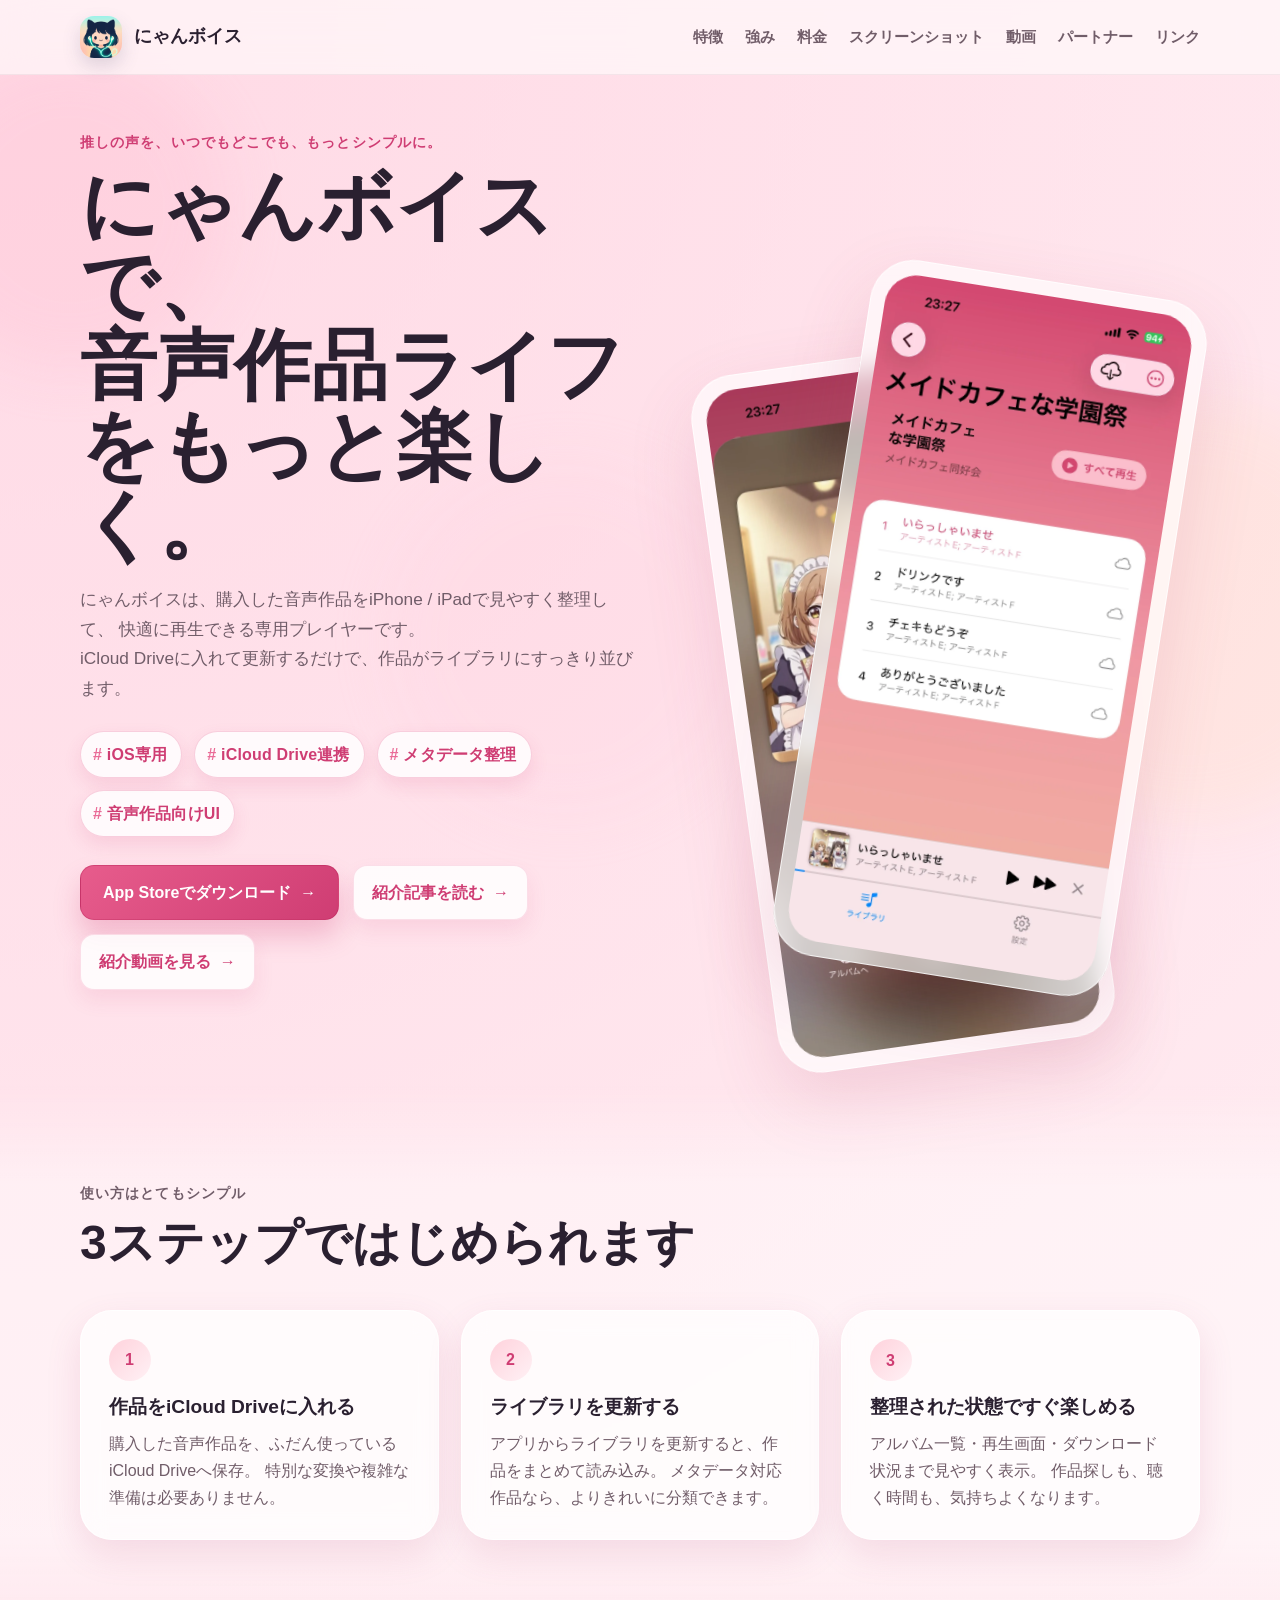
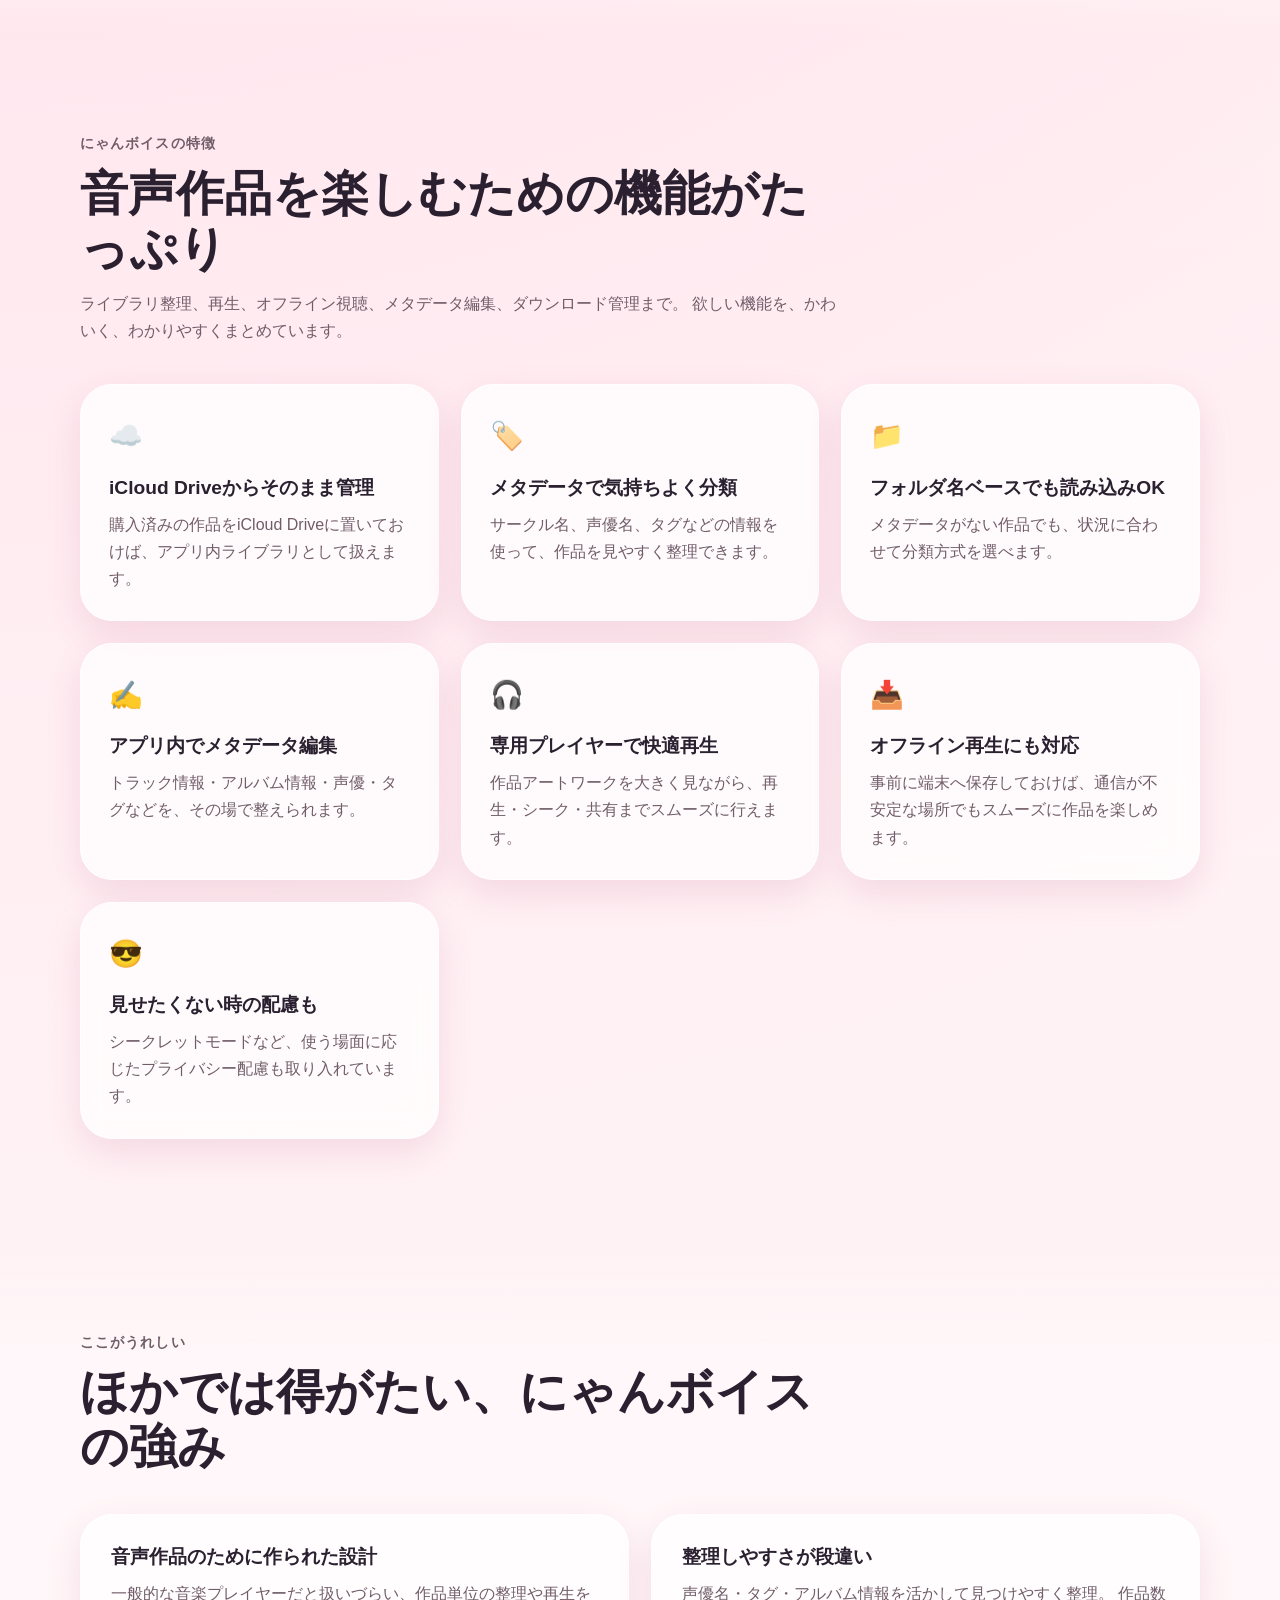
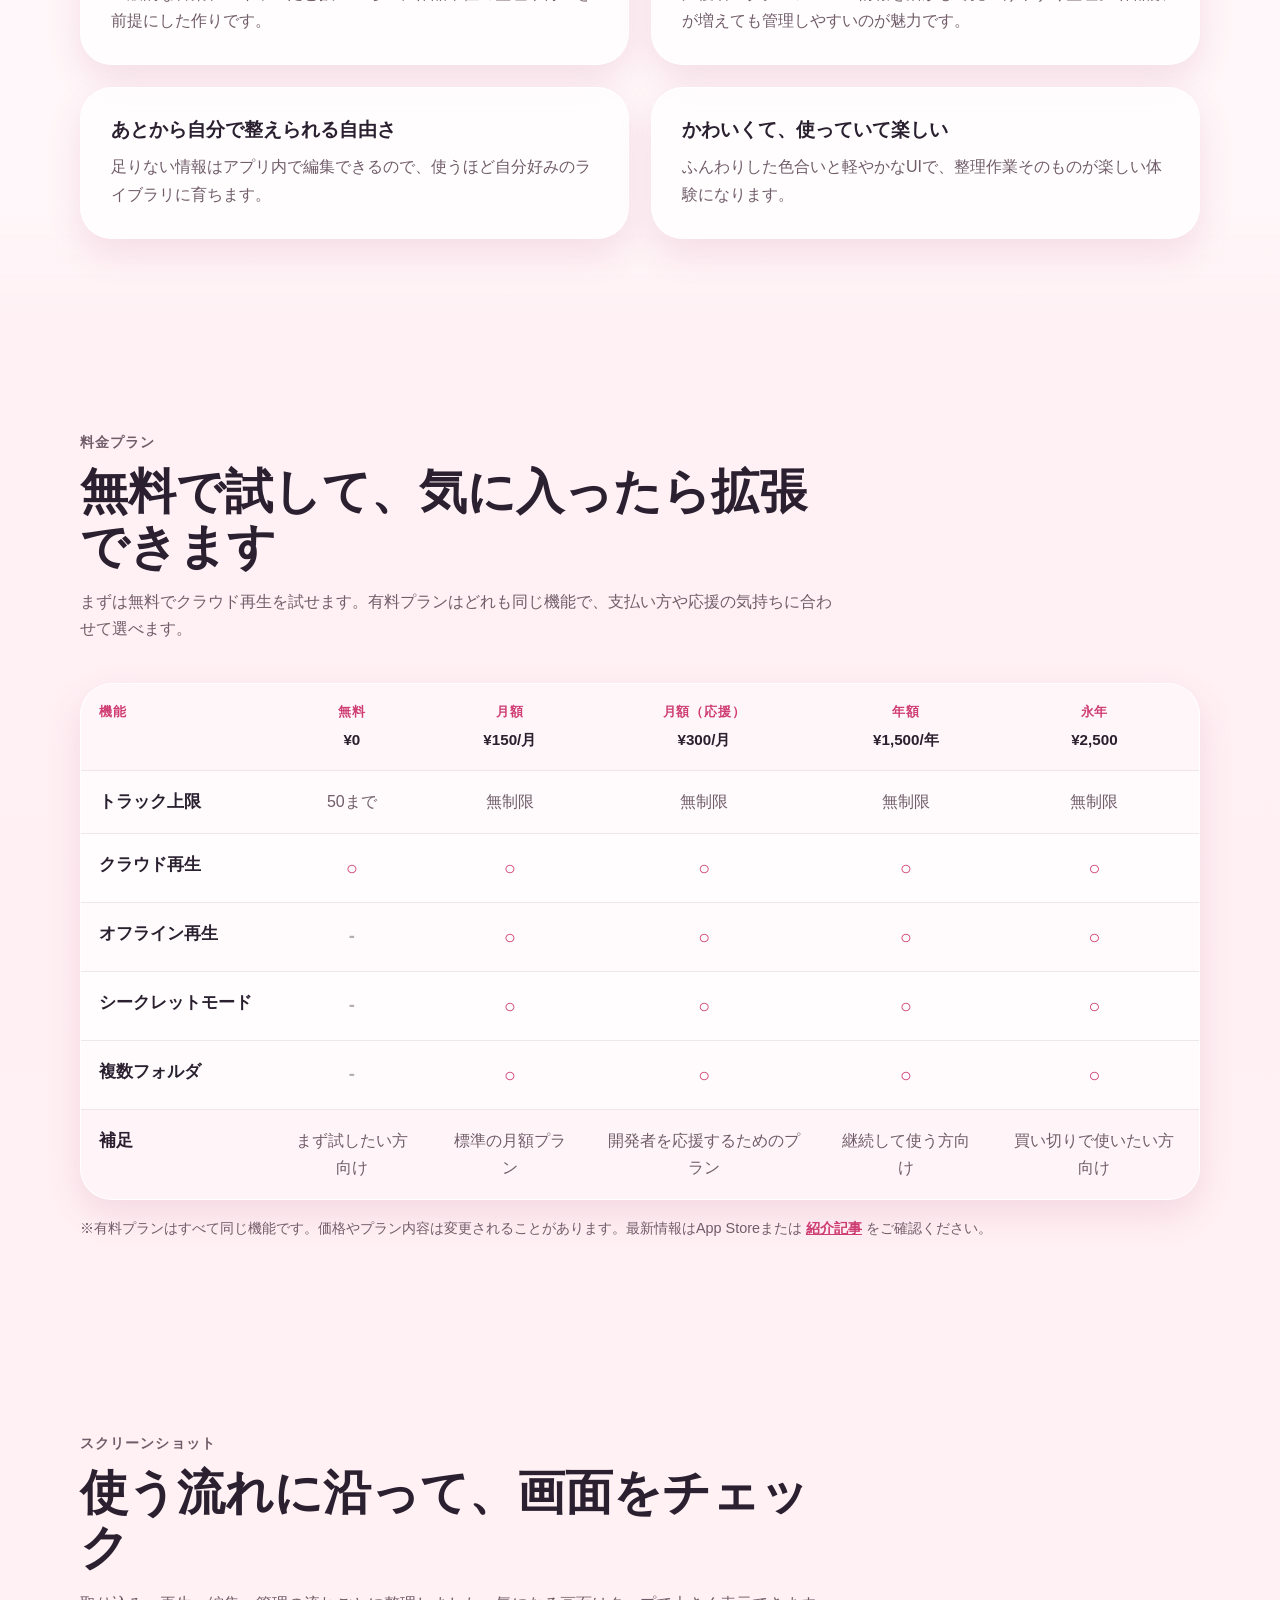
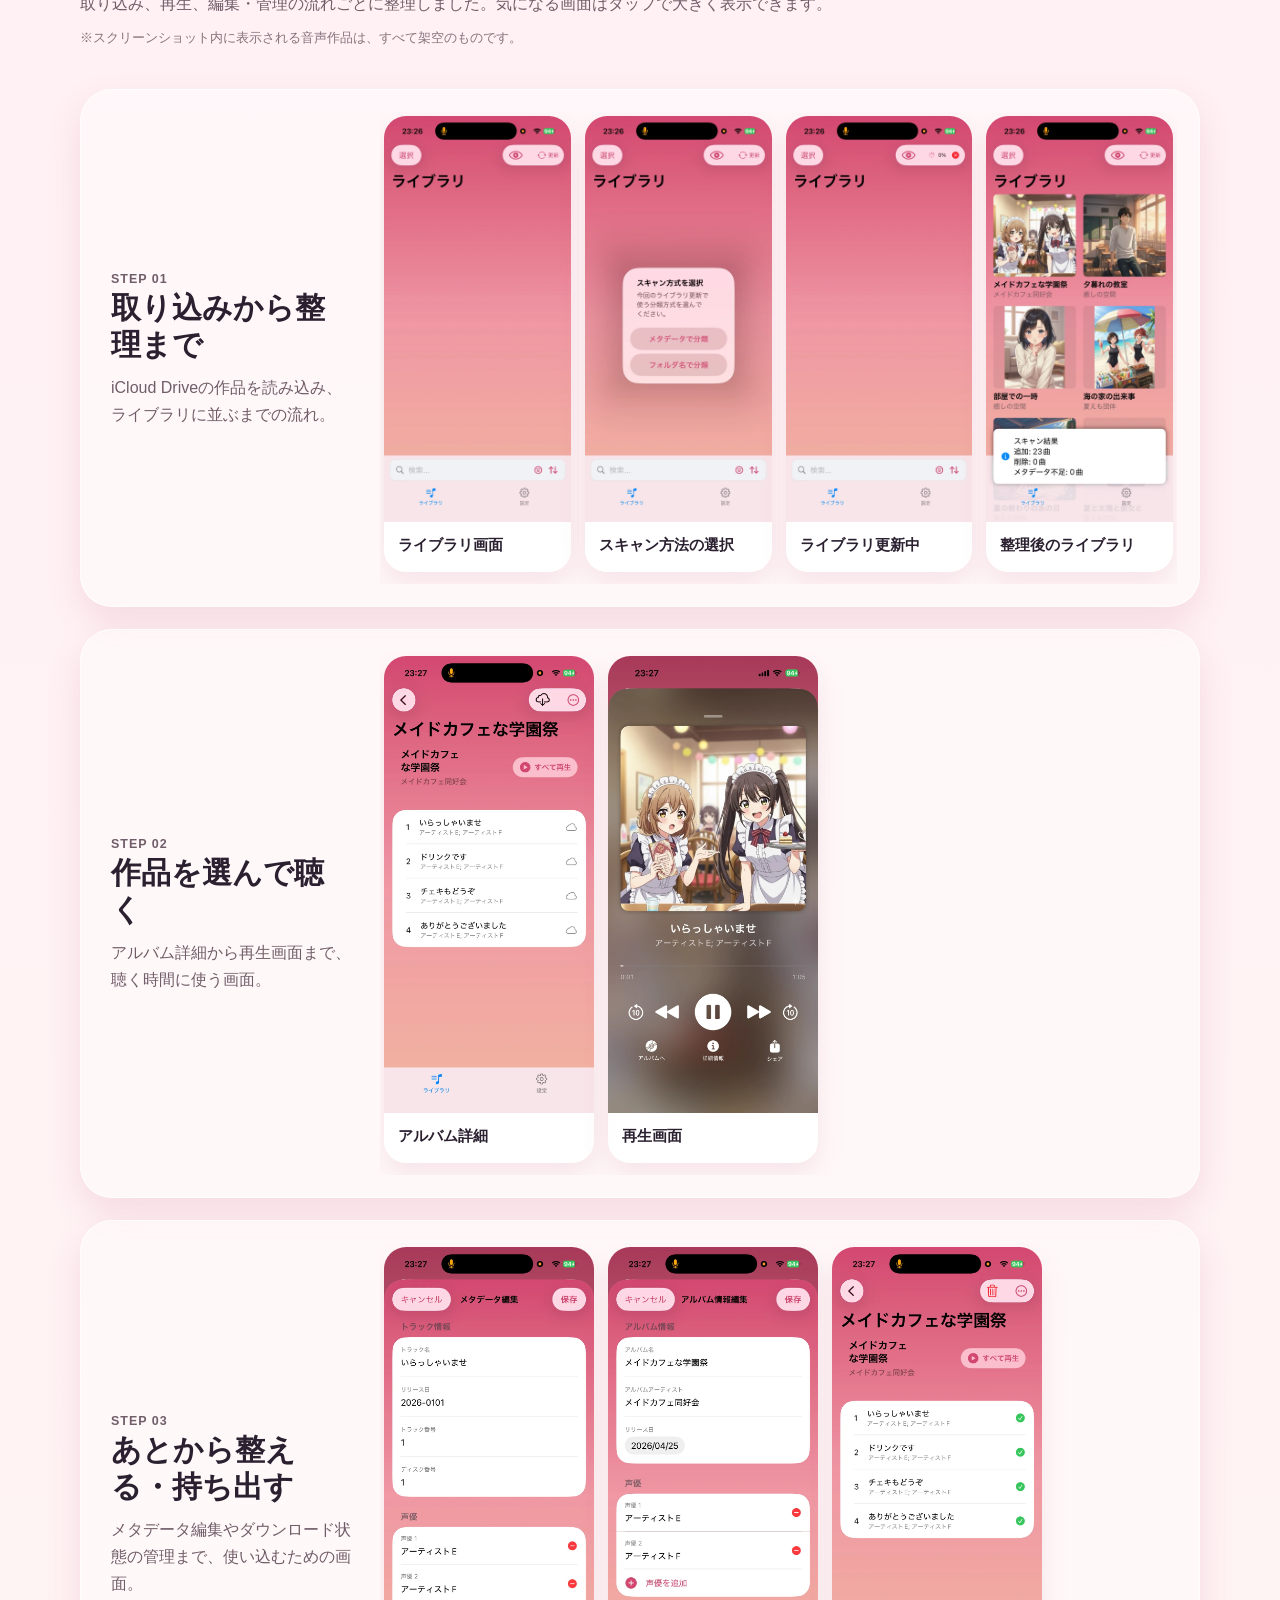
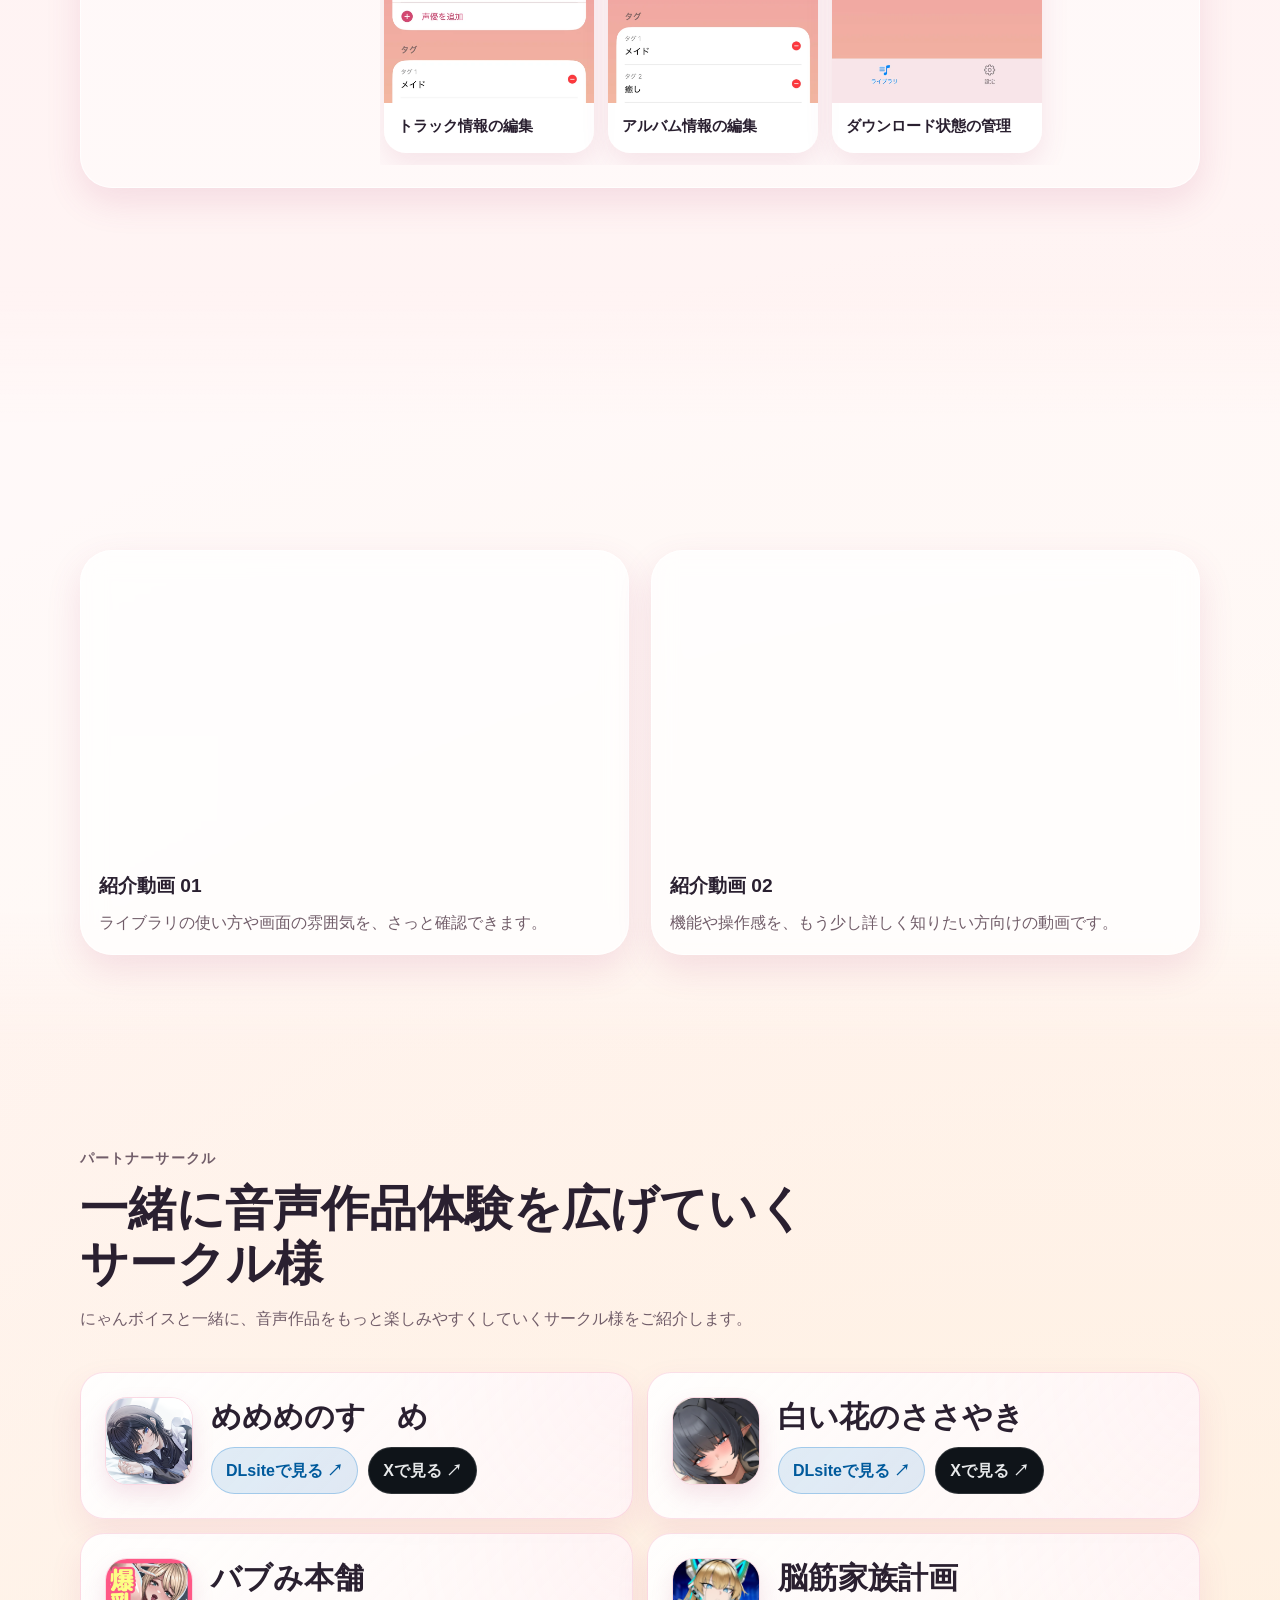
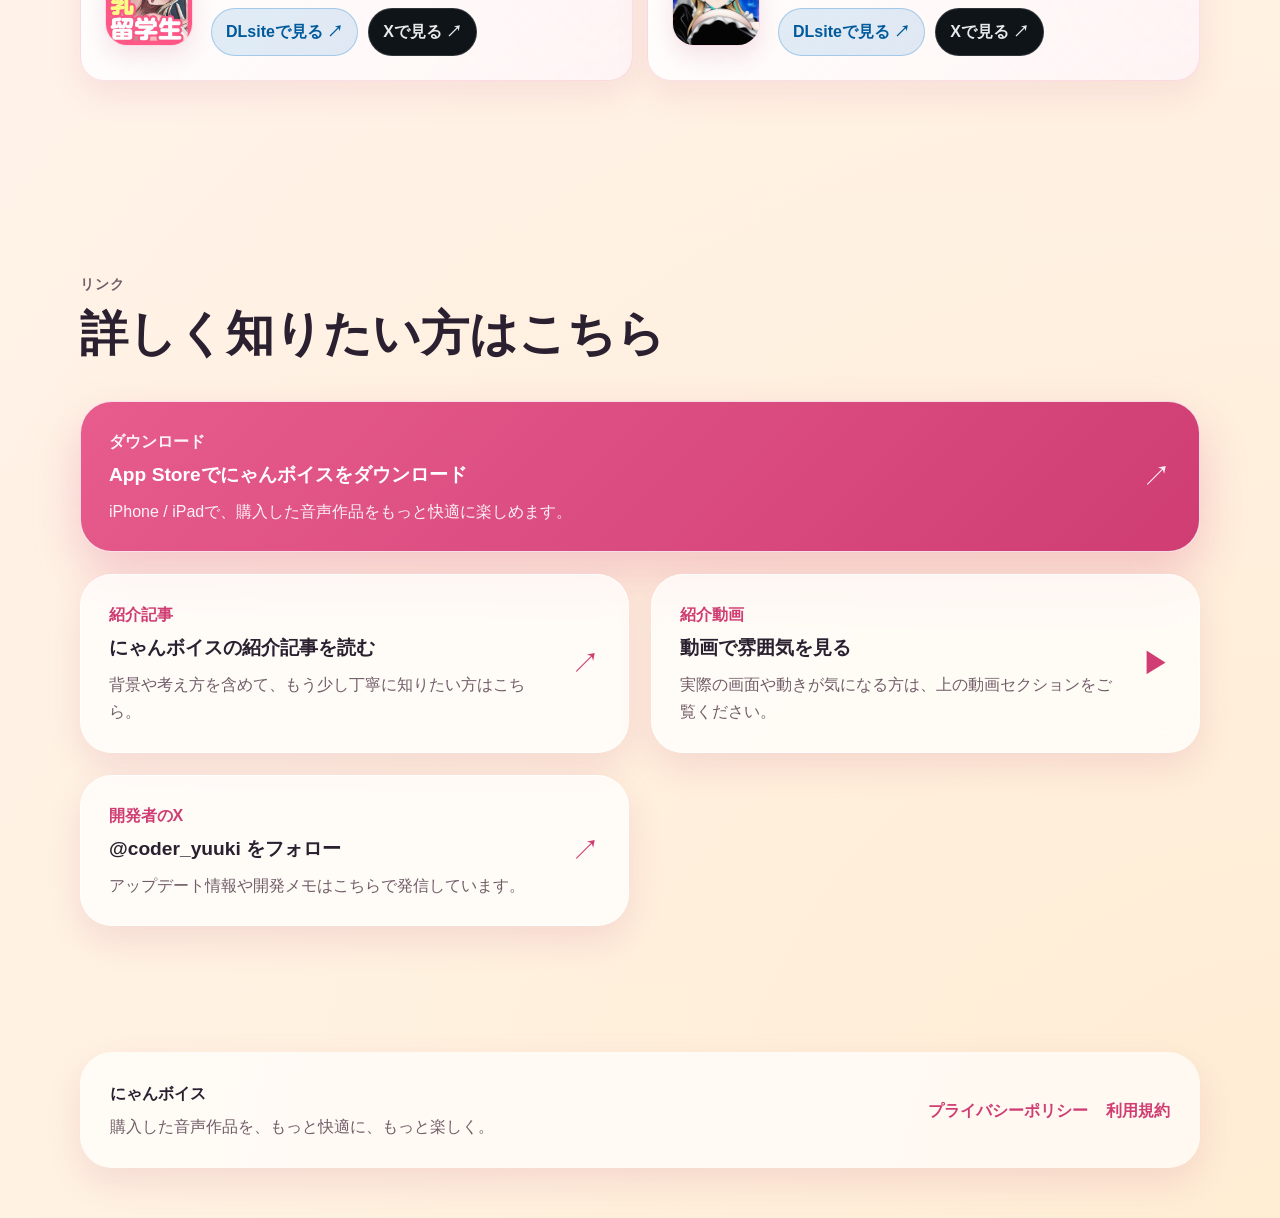
==== commit 024a8a1c: "提携サークル「脳筋家族計画」を掲載しパートナー一覧を2列表示に変更" ====
--- a/index.html
+++ b/index.html
@@ -521,6 +521,31 @@
                 </div>
               </div>
             </div>
+
+            <div class="partner-card">
+              <div class="partner-card-top">
+                <img
+                  class="partner-avatar"
+                  src="assets/img/partner-noukin-kazoku-keikaku.png"
+                  width="88"
+                  height="88"
+                  alt="脳筋家族計画 サークルイラスト"
+                  loading="lazy"
+                  decoding="async"
+                />
+                <div class="partner-card-body">
+                  <h3 id="partner-noukin-kazoku-keikaku-heading">脳筋家族計画</h3>
+                  <div class="partner-actions" aria-labelledby="partner-noukin-kazoku-keikaku-heading">
+                    <a class="partner-link partner-link--dlsite" href="https://www.dlsite.com/maniax/circle/profile/=/maker_id/RG01059232.html" target="_blank" rel="noopener noreferrer">
+                      DLsiteで見る ↗
+                    </a>
+                    <a class="partner-link partner-link--x" href="https://x.com/mbfproject17" target="_blank" rel="noopener noreferrer">
+                      Xで見る ↗
+                    </a>
+                  </div>
+                </div>
+              </div>
+            </div>
           </div>
         </div>
       </section>
--- a/styles.css
+++ b/styles.css
@@ -624,6 +624,7 @@
 
 .partner-list {
   display: grid;
+  grid-template-columns: repeat(2, minmax(0, 1fr));
   gap: 14px;
 }
 
@@ -1013,6 +1014,7 @@
   .feature-grid,
   .strengths-grid,
   .video-grid,
+  .partner-list,
   .link-cards {
     grid-template-columns: 1fr;
   }
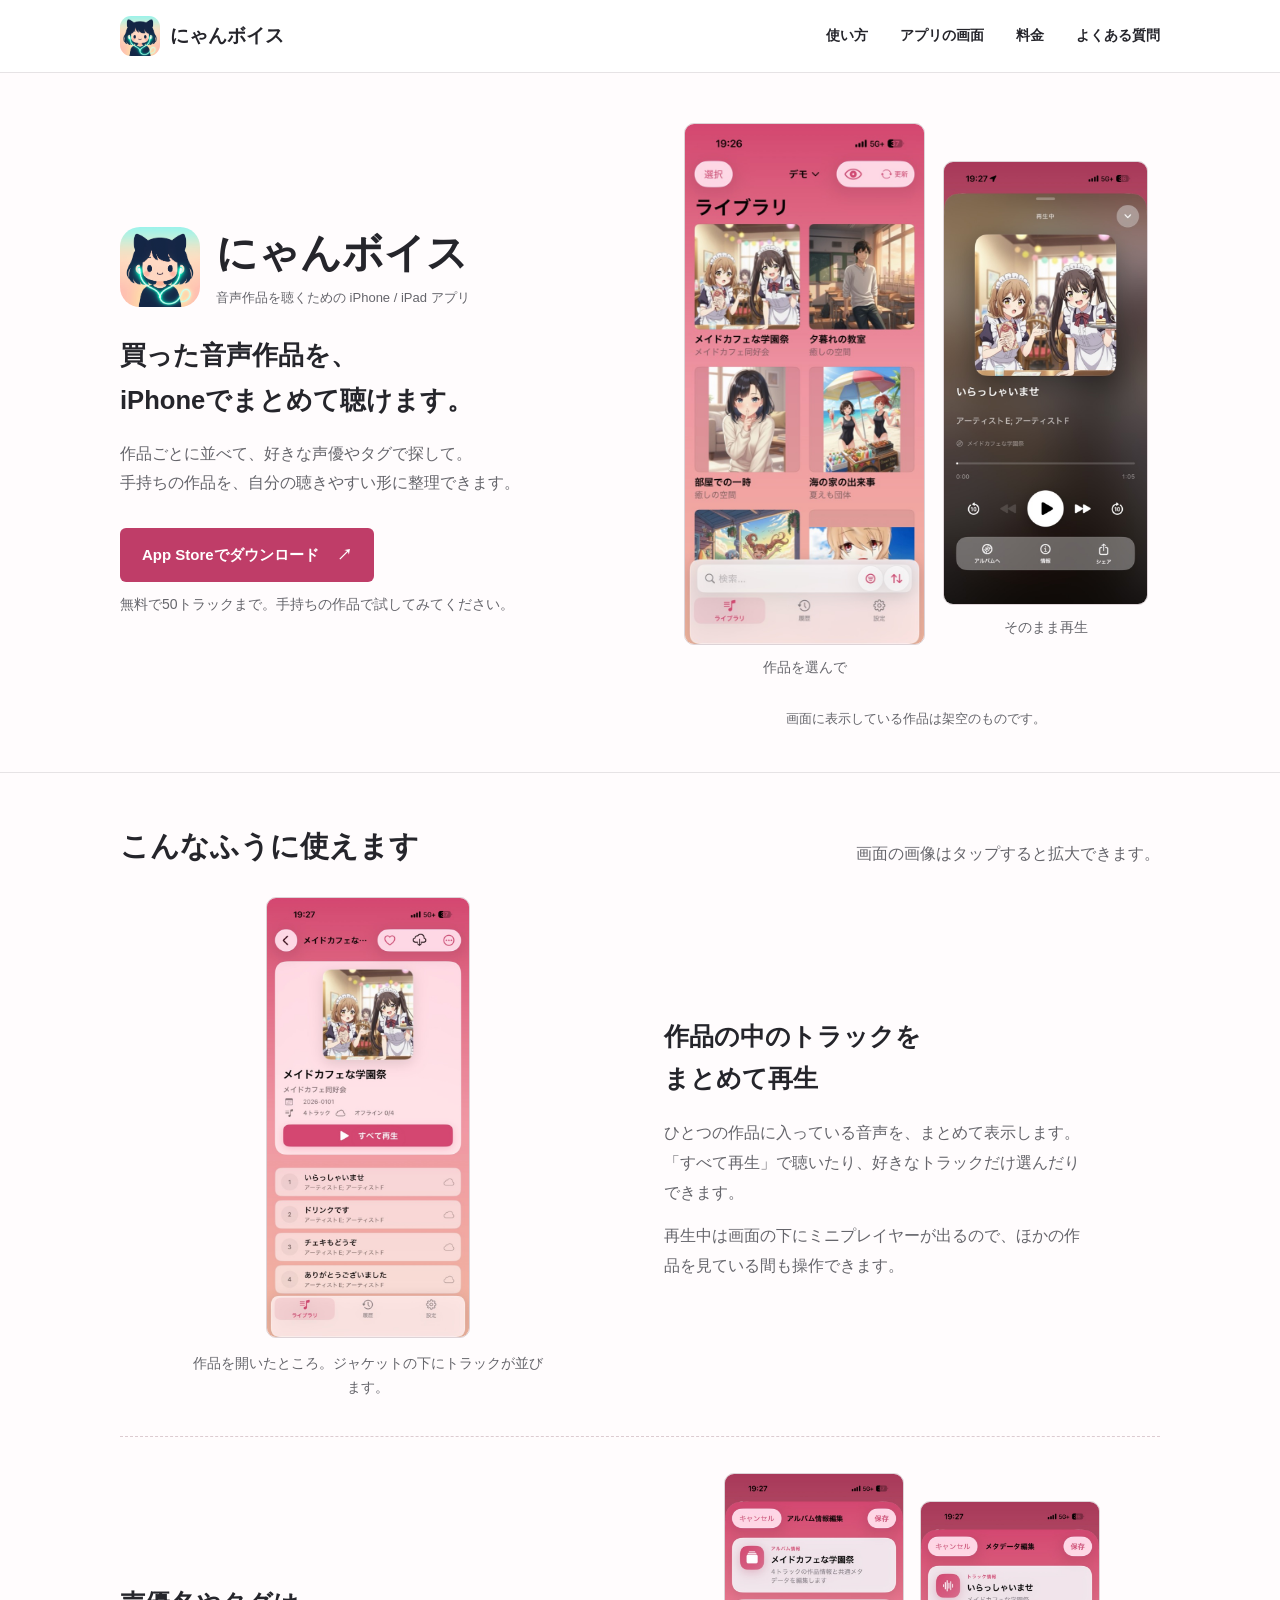
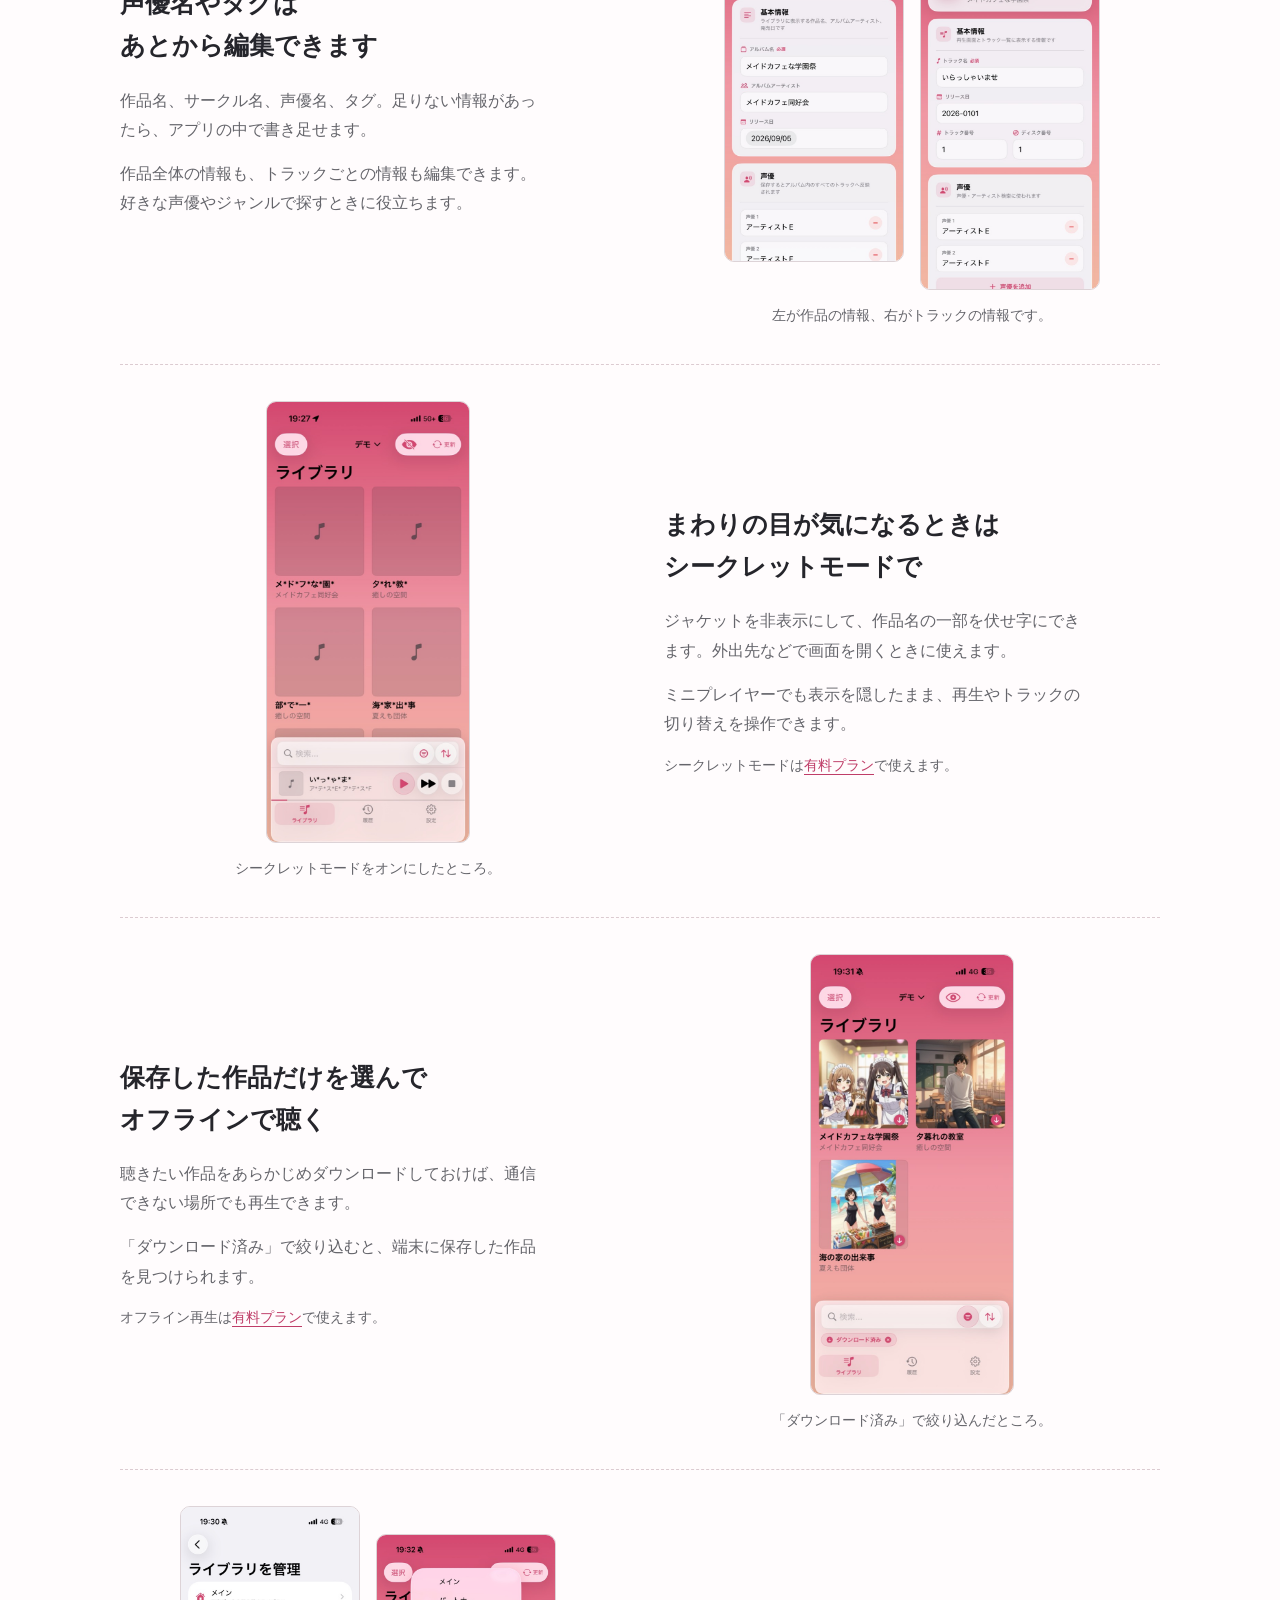
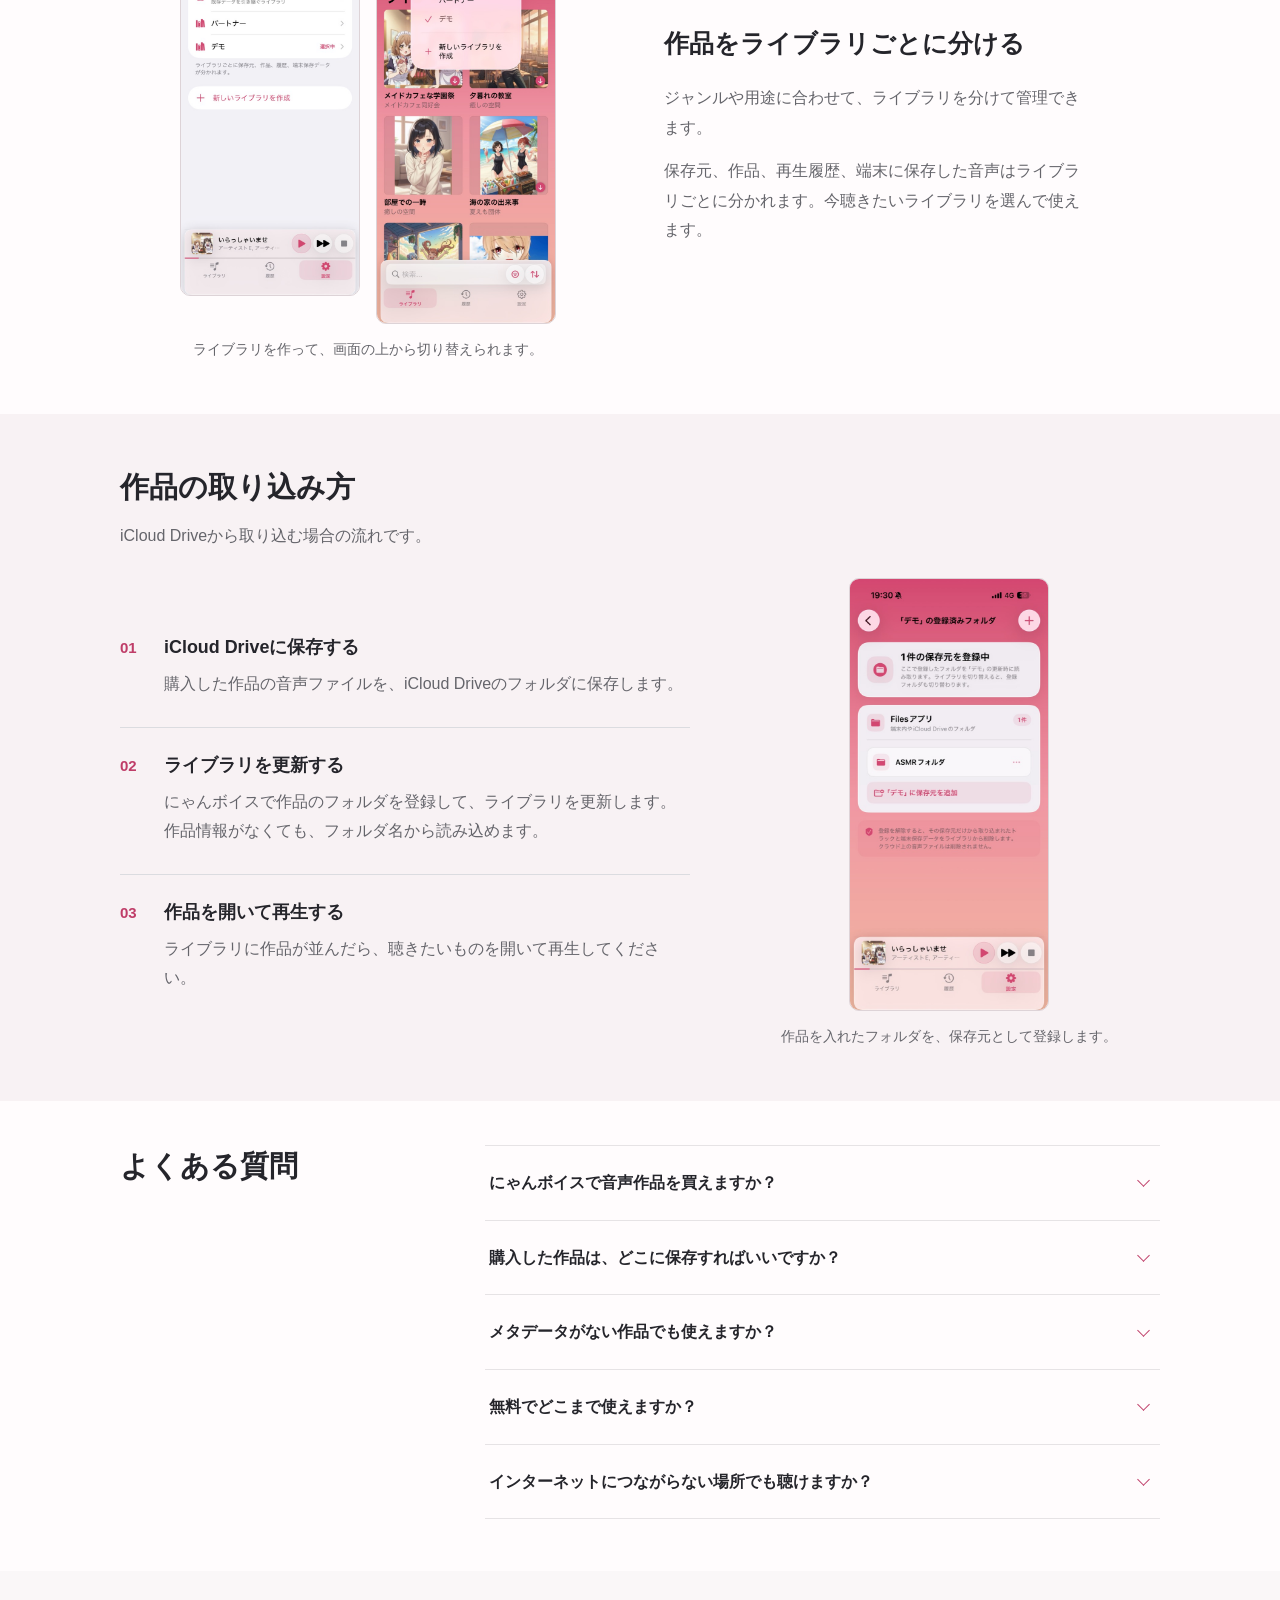
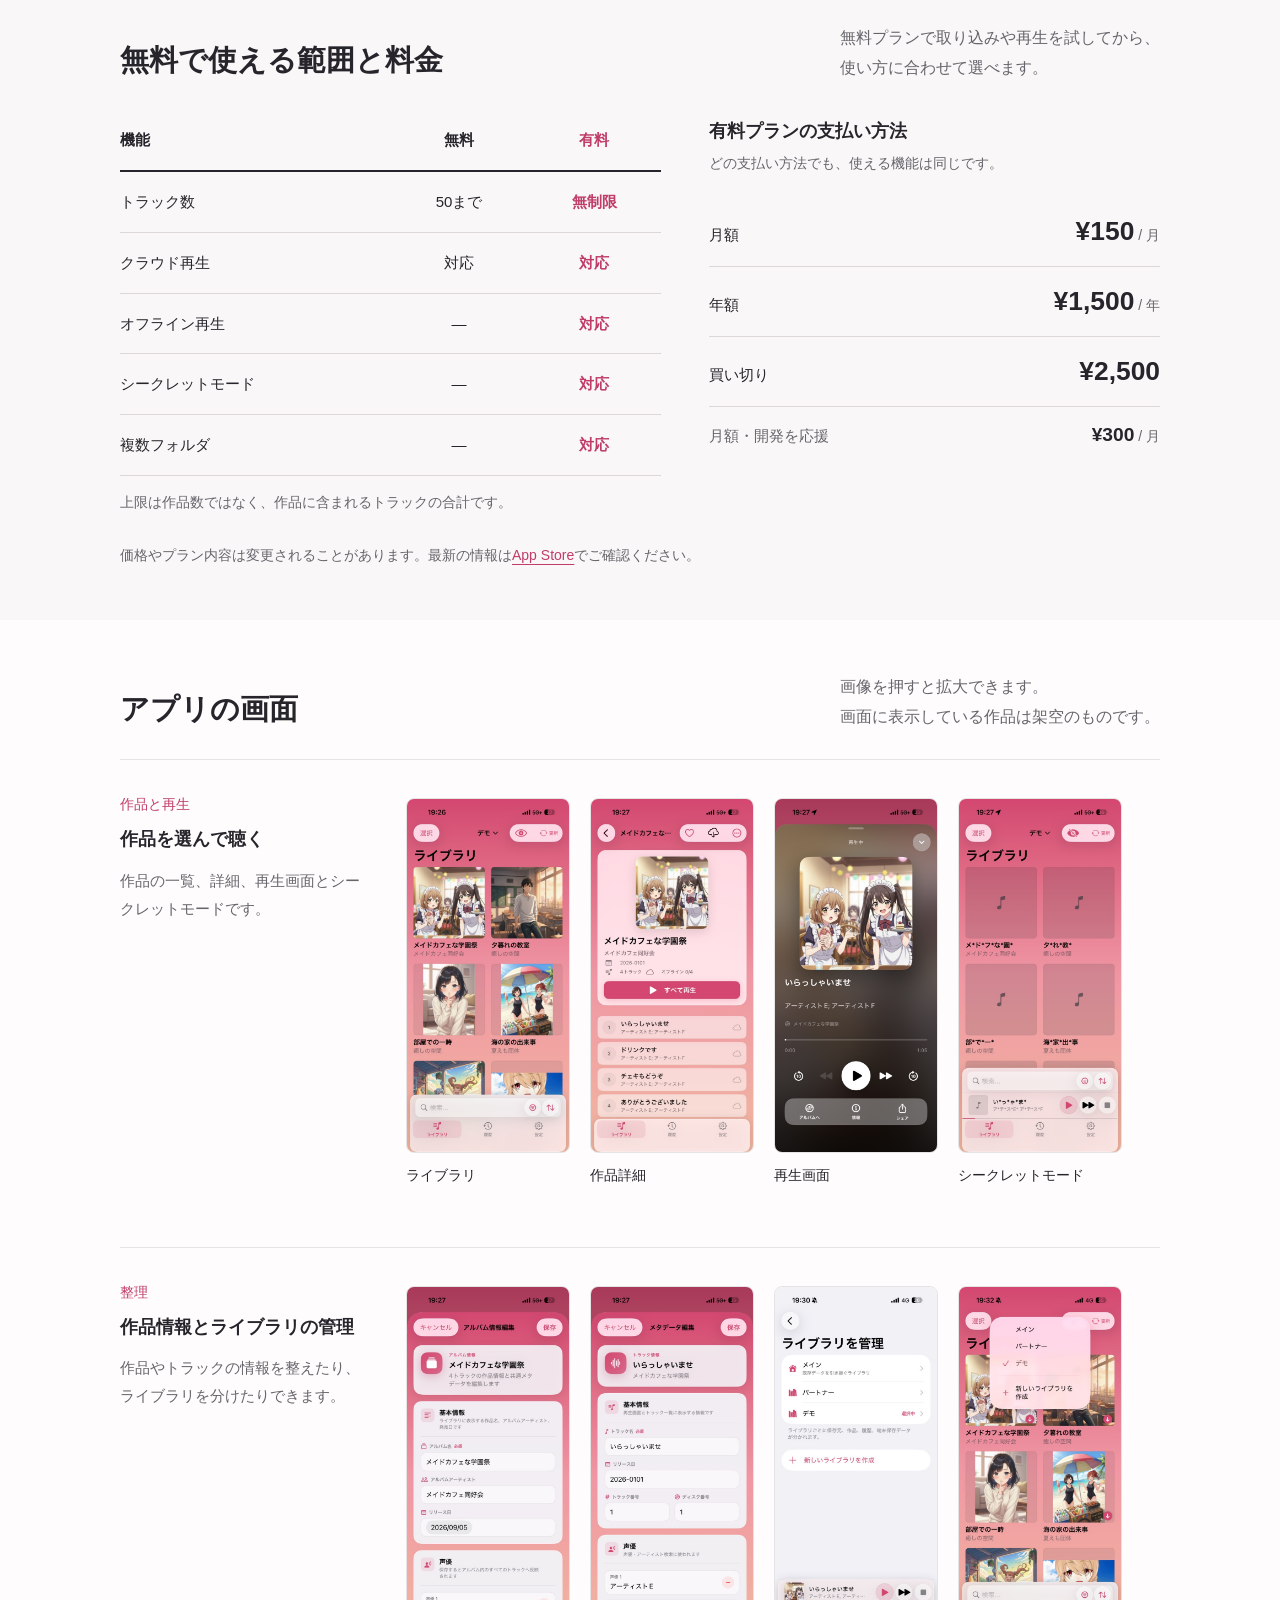
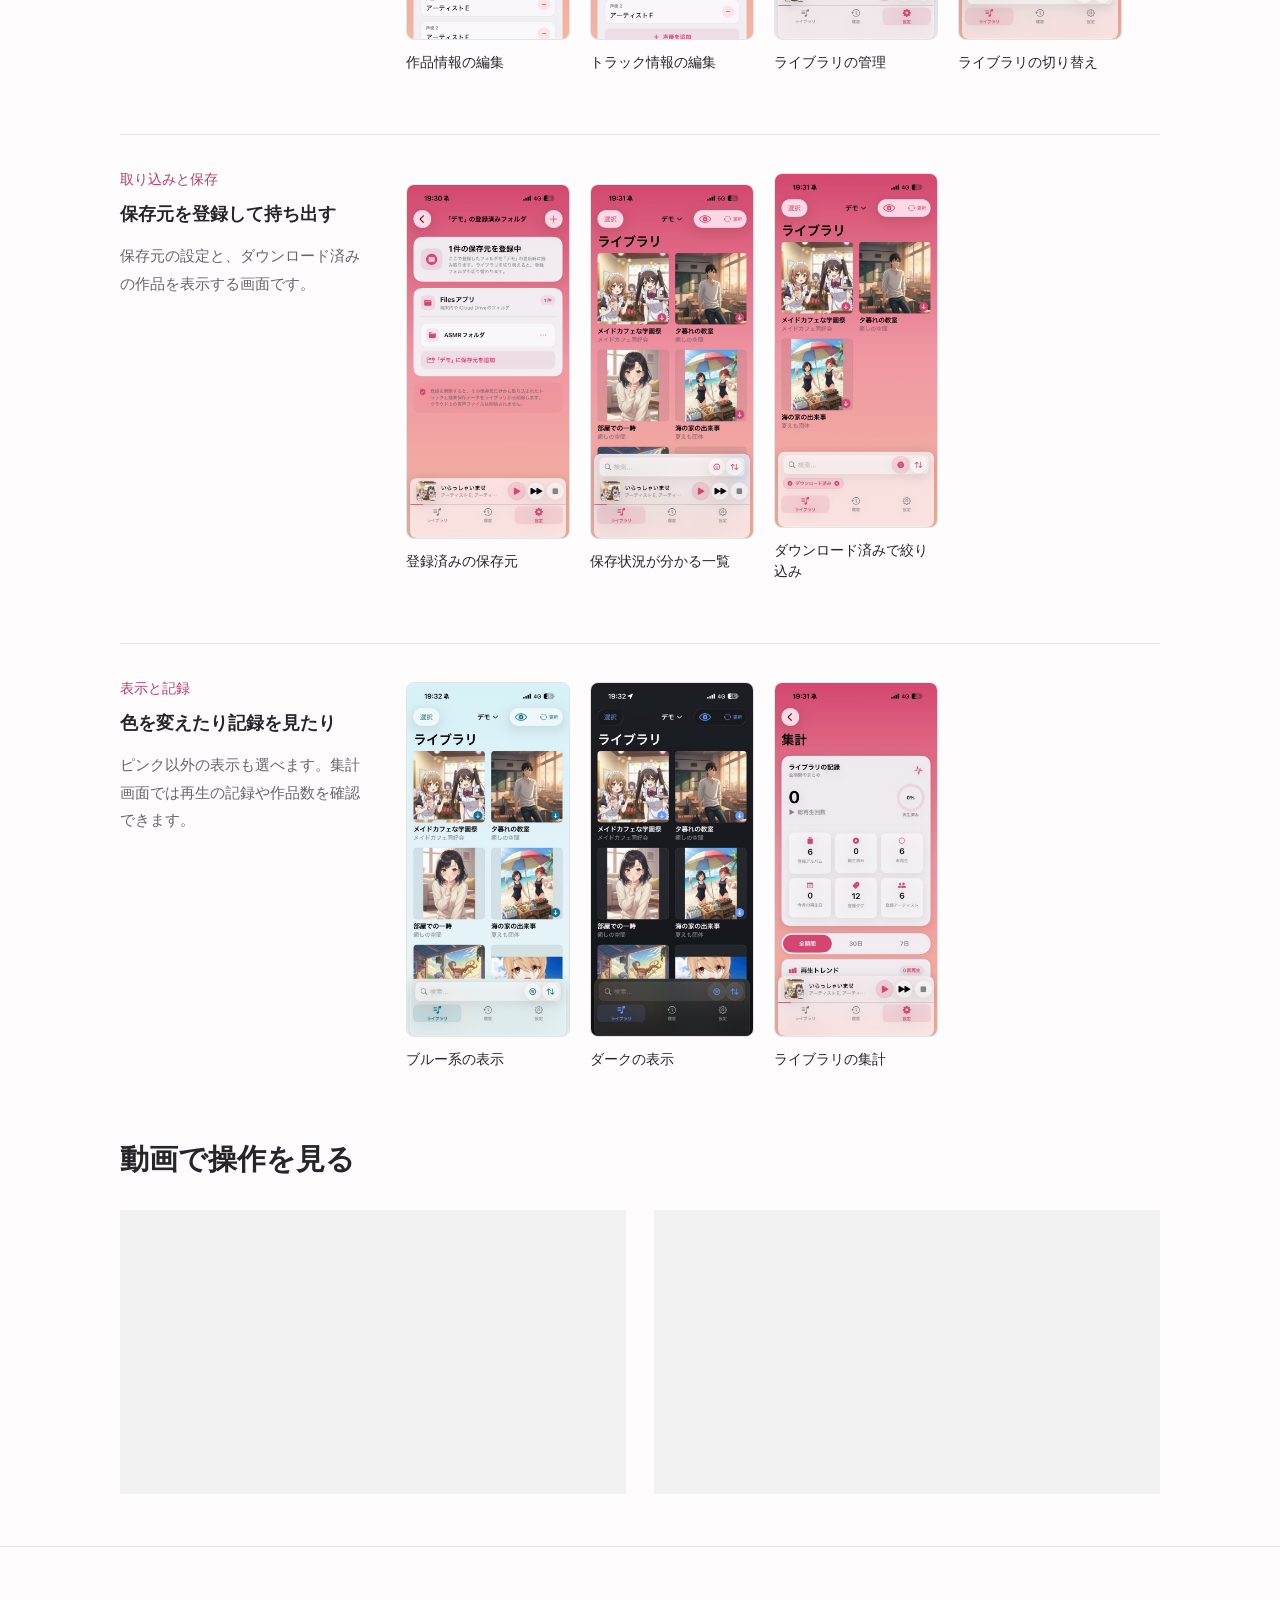
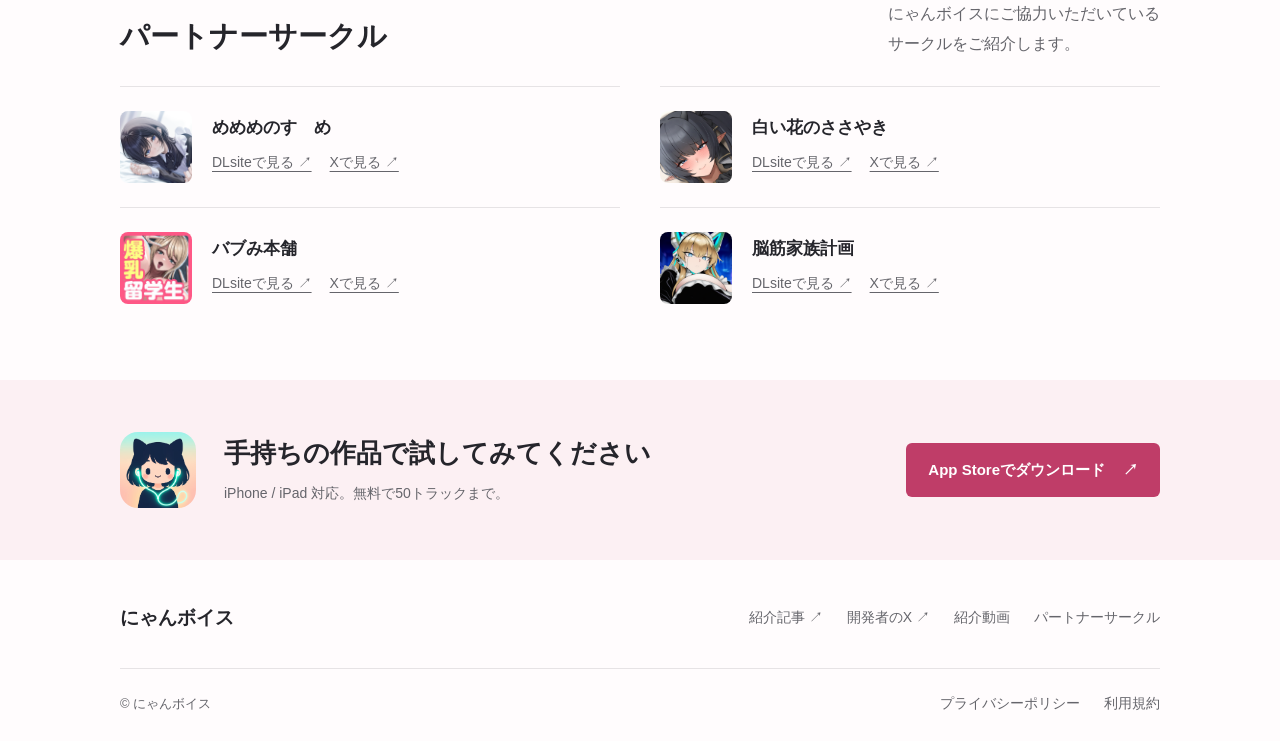
==== commit efa810ef: "公式サイトの構成と説明を見直し最新の実機画面を掲載" ====
--- a/index.html
+++ b/index.html
@@ -3,450 +3,371 @@
   <head>
     <meta charset="UTF-8" />
     <meta name="viewport" content="width=device-width, initial-scale=1.0" />
-    <title>にゃんボイス | 音声作品をもっと楽しく整理して聴ける iOSプレイヤー</title>
+    <title>にゃんボイス | 購入した音声作品をiPhoneで聴く</title>
     <meta
       name="description"
-      content="にゃんボイスは、購入した音声作品をiCloud Drive経由で整理・再生できるiOS向けプレイヤーです。スクリーンショットや動画と一緒に特徴をご紹介します。"
+      content="にゃんボイスは、購入した音声作品をiCloud Drive経由で整理・再生できるiOS向けプレイヤーです。作品名・声優・タグで整理して、聴きたい作品を手元に。"
     />
-    <meta name="theme-color" content="#e75c8c" />
+    <meta name="theme-color" content="#bf3d68" />
     <meta name="google-site-verification" content="YHko4OUOapq8l3vcJyYZ_dUWSL0SYJTSX7yOW1MHis8" />
     <link rel="icon" href="assets/img/app-icon.webp" />
     <link rel="stylesheet" href="styles.css" />
   </head>
   <body>
-    <div class="bg-orb orb-1"></div>
-    <div class="bg-orb orb-2"></div>
-    <div class="bg-orb orb-3"></div>
-
+    <a class="skip-link" href="#top">本文へ移動</a>
     <header class="site-header">
       <div class="container header-inner">
-        <a class="brand" href="#top" aria-label="にゃんボイス トップへ移動">
-          <img src="assets/img/app-icon.webp" alt="にゃんボイスのアイコン" />
+        <a class="brand" href="#top" aria-label="にゃんボイス トップへ">
+          <img src="assets/img/app-icon.webp" alt="" width="40" height="40" />
           <span>にゃんボイス</span>
         </a>
-
-        <button class="menu-toggle" type="button" aria-expanded="false" aria-controls="global-nav">
-          <span></span><span></span><span></span>
-          <span class="sr-only">メニューを開く</span>
-        </button>
-
-        <nav id="global-nav" class="global-nav" aria-label="グローバルナビゲーション">
-          <a href="#features">特徴</a>
-          <a href="#strengths">強み</a>
+        <button class="menu-toggle" type="button" aria-expanded="false" aria-controls="global-nav" hidden>メニュー</button>
+        <nav id="global-nav" class="global-nav" aria-label="メインメニュー">
+          <a href="#how-to">使い方</a>
+          <a href="#screenshots">アプリの画面</a>
           <a href="#pricing">料金</a>
-          <a href="#screenshots">スクリーンショット</a>
-          <a href="#videos">動画</a>
-          <a href="#partners">パートナー</a>
-          <a href="#links">リンク</a>
+          <a href="#faq">よくある質問</a>
         </nav>
       </div>
     </header>
 
     <main id="top">
-      <section class="hero section">
+      <section class="hero">
         <div class="container hero-grid">
-          <div class="hero-copy reveal">
-            <p class="eyebrow">推しの声を、いつでもどこでも、もっとシンプルに。</p>
-            <h1>
-              にゃんボイスで、<br />
-              音声作品ライフをもっと楽しく。
-            </h1>
-            <p class="hero-lead">
-              にゃんボイスは、購入した音声作品をiPhone / iPadで見やすく整理して、
-              快適に再生できる専用プレイヤーです。<br />
-              iCloud Driveに入れて更新するだけで、作品がライブラリにすっきり並びます。
-            </p>
-
-            <div class="hero-badges" aria-label="特徴タグ">
-              <span>iOS専用</span>
-              <span>iCloud Drive連携</span>
-              <span>メタデータ整理</span>
-              <span>音声作品向けUI</span>
-            </div>
-
-            <div class="hero-actions">
-              <a class="button primary download-button" href="https://apps.apple.com/jp/app/%E3%81%AB%E3%82%83%E3%82%93%E3%83%9C%E3%82%A4%E3%82%B9-nearvoice/id6748361244" target="_blank" rel="noopener noreferrer" aria-label="App Storeでにゃんボイスをダウンロード">App Storeでダウンロード</a>
-              <a class="button secondary" href="https://izanami.dev/post/327dfc8d-e30b-4300-ba8e-e4a5934b1fb9" target="_blank" rel="noopener noreferrer">紹介記事を読む</a>
-              <a class="button secondary" href="#videos">紹介動画を見る</a>
-            </div>
-          </div>
-
-          <div class="hero-visual reveal delay-1">
-            <div class="phone-stack">
-              <figure class="phone-card card-back">
-                <img src="assets/img/player.webp" alt="にゃんボイスの再生画面" />
-              </figure>
-              <figure class="phone-card card-front">
-                <img src="assets/img/album-with-mini-player.webp" alt="にゃんボイスのアルバム詳細画面とミニプレイヤー" />
-              </figure>
-            </div>
-          </div>
-        </div>
-      </section>
-
-      <section class="section section-soft">
+          <div class="hero-copy">
+            <div class="app-intro">
+              <img src="assets/img/app-icon.webp" alt="" width="88" height="88" />
+              <div><h1>にゃんボイス</h1><p>音声作品を聴くための iPhone / iPad アプリ</p></div>
+            </div>
+            <p class="hero-lead">買った音声作品を、<br />iPhoneでまとめて聴けます。</p>
+            <p class="hero-description">作品ごとに並べて、好きな声優やタグで探して。<br class="desktop-break" />手持ちの作品を、自分の聴きやすい形に整理できます。</p>
+            <a class="button primary" href="https://apps.apple.com/jp/app/%E3%81%AB%E3%82%83%E3%82%93%E3%83%9C%E3%82%A4%E3%82%B9-nearvoice/id6748361244" target="_blank" rel="noopener noreferrer">App Storeでダウンロード <span aria-hidden="true">↗</span></a>
+            <p class="download-note">無料で50トラックまで。手持ちの作品で試してみてください。</p>
+          </div>
+          <div class="hero-visual">
+            <div class="hero-screens">
+              <figure class="screen-main">
+                <button class="screen-button" type="button" data-full="assets/img/screenshots/library.jpg" data-title="作品が並ぶライブラリ" aria-label="ライブラリ画面を拡大">
+                  <img src="assets/img/screenshots/library.jpg" alt="ジャケット付きで作品が並ぶライブラリ" width="588" height="1280" fetchpriority="high" />
+                </button>
+                <figcaption>作品を選んで</figcaption>
+              </figure>
+              <figure class="screen-secondary">
+                <button class="screen-button" type="button" data-full="assets/img/screenshots/player.jpg" data-title="再生画面" aria-label="再生画面を拡大">
+                  <img src="assets/img/screenshots/player.jpg" alt="にゃんボイスの再生画面" width="588" height="1280" />
+                </button>
+                <figcaption>そのまま再生</figcaption>
+              </figure>
+            </div>
+            <p class="image-note">画面に表示している作品は架空のものです。</p>
+          </div>
+        </div>
+      </section>
+
+      <section id="features" class="section features-section">
+        <div class="container">
+          <div class="section-heading">
+            <h2>こんなふうに使えます</h2>
+            <p>画面の画像はタップすると拡大できます。</p>
+          </div>
+          <div id="strengths" class="feature-stories">
+            <article class="feature-story">
+              <figure class="story-figure">
+                <button class="screen-button" type="button" data-full="assets/img/screenshots/work-detail.jpg" data-title="作品のトラック一覧" aria-label="作品のトラック一覧を拡大">
+                  <img src="assets/img/screenshots/work-detail.jpg" alt="ジャケット、作品情報、4トラックをまとめて表示する作品詳細画面" width="588" height="1280" loading="lazy" />
+                </button>
+                <figcaption>作品を開いたところ。ジャケットの下にトラックが並びます。</figcaption>
+              </figure>
+              <div class="story-copy">
+                <h3>作品の中のトラックを<br />まとめて再生</h3>
+                <p>ひとつの作品に入っている音声を、まとめて表示します。「すべて再生」で聴いたり、好きなトラックだけ選んだりできます。</p>
+                <p>再生中は画面の下にミニプレイヤーが出るので、ほかの作品を見ている間も操作できます。</p>
+              </div>
+            </article>
+            <article class="feature-story story-edit">
+              <div class="story-copy">
+                <h3>声優名やタグは<br />あとから編集できます</h3>
+                <p>作品名、サークル名、声優名、タグ。足りない情報があったら、アプリの中で書き足せます。</p>
+                <p>作品全体の情報も、トラックごとの情報も編集できます。好きな声優やジャンルで探すときに役立ちます。</p>
+              </div>
+              <figure class="story-figure story-pair">
+                <div class="paired-screens">
+                  <button class="screen-button" type="button" data-full="assets/img/screenshots/work-edit.jpg" data-title="作品情報の編集" aria-label="作品情報の編集画面を拡大">
+                    <img src="assets/img/screenshots/work-edit.jpg" alt="作品名、サークル名、発売日、声優を編集する画面" width="588" height="1280" loading="lazy" />
+                  </button>
+                  <button class="screen-button" type="button" data-full="assets/img/screenshots/track-edit.jpg" data-title="トラック情報の編集" aria-label="トラック情報の編集画面を拡大">
+                    <img src="assets/img/screenshots/track-edit.jpg" alt="トラック単位で情報を編集する画面" width="588" height="1280" loading="lazy" />
+                  </button>
+                </div>
+                <figcaption>左が作品の情報、右がトラックの情報です。</figcaption>
+              </figure>
+            </article>
+            <article class="feature-story">
+              <figure class="story-figure">
+                <button class="screen-button" type="button" data-full="assets/img/screenshots/secret-mode.jpg" data-title="シークレットモード" aria-label="シークレットモードの画面を拡大">
+                  <img src="assets/img/screenshots/secret-mode.jpg" alt="ジャケットを非表示にし、作品名の一部を伏せ字にしたライブラリ" width="588" height="1280" loading="lazy" />
+                </button>
+                <figcaption>シークレットモードをオンにしたところ。</figcaption>
+              </figure>
+              <div class="story-copy">
+                <h3>まわりの目が気になるときは<br />シークレットモードで</h3>
+                <p>ジャケットを非表示にして、作品名の一部を伏せ字にできます。外出先などで画面を開くときに使えます。</p>
+                <p>ミニプレイヤーでも表示を隠したまま、再生やトラックの切り替えを操作できます。</p>
+                <p class="small-note">シークレットモードは<a href="#pricing">有料プラン</a>で使えます。</p>
+              </div>
+            </article>
+            <article class="feature-story">
+              <div class="story-copy">
+                <h3>保存した作品だけを選んで<br />オフラインで聴く</h3>
+                <p>聴きたい作品をあらかじめダウンロードしておけば、通信できない場所でも再生できます。</p>
+                <p>「ダウンロード済み」で絞り込むと、端末に保存した作品を見つけられます。</p>
+                <p class="small-note">オフライン再生は<a href="#pricing">有料プラン</a>で使えます。</p>
+              </div>
+              <figure class="story-figure">
+                <button class="screen-button" type="button" data-full="assets/img/screenshots/downloaded-filter.jpg" data-title="ダウンロード済みで絞り込み" aria-label="ダウンロード済みの作品一覧を拡大">
+                  <img src="assets/img/screenshots/downloaded-filter.jpg" alt="ダウンロード済みフィルタで3作品を表示したライブラリ" width="588" height="1280" loading="lazy" />
+                </button>
+                <figcaption>「ダウンロード済み」で絞り込んだところ。</figcaption>
+              </figure>
+            </article>
+            <article class="feature-story">
+              <figure class="story-figure story-pair">
+                <div class="paired-screens">
+                  <button class="screen-button" type="button" data-full="assets/img/screenshots/libraries.jpg" data-title="ライブラリの管理" aria-label="ライブラリの管理画面を拡大">
+                    <img src="assets/img/screenshots/libraries.jpg" alt="メイン、パートナー、デモの3つのライブラリを管理する画面" width="588" height="1280" loading="lazy" />
+                  </button>
+                  <button class="screen-button" type="button" data-full="assets/img/screenshots/library-switcher.jpg" data-title="ライブラリの切り替え" aria-label="ライブラリ切り替えメニューを拡大">
+                    <img src="assets/img/screenshots/library-switcher.jpg" alt="ライブラリ画面の上部から切り替えメニューを開いた状態" width="588" height="1280" loading="lazy" />
+                  </button>
+                </div>
+                <figcaption>ライブラリを作って、画面の上から切り替えられます。</figcaption>
+              </figure>
+              <div class="story-copy">
+                <h3>作品をライブラリごとに分ける</h3>
+                <p>ジャンルや用途に合わせて、ライブラリを分けて管理できます。</p>
+                <p>保存元、作品、再生履歴、端末に保存した音声はライブラリごとに分かれます。今聴きたいライブラリを選んで使えます。</p>
+              </div>
+            </article>
+          </div>
+        </div>
+      </section>
+
+      <section id="how-to" class="section how-to-section">
+        <div class="container">
+          <div class="section-heading">
+            <div><h2>作品の取り込み方</h2><p class="how-to-intro">iCloud Driveから取り込む場合の流れです。</p></div>
+          </div>
+          <div class="how-to-body">
+            <ol class="steps-list">
+              <li><h3>iCloud Driveに保存する</h3><p>購入した作品の音声ファイルを、iCloud Driveのフォルダに保存します。</p></li>
+              <li><h3>ライブラリを更新する</h3><p>にゃんボイスで作品のフォルダを登録して、ライブラリを更新します。作品情報がなくても、フォルダ名から読み込めます。</p></li>
+              <li><h3>作品を開いて再生する</h3><p>ライブラリに作品が並んだら、聴きたいものを開いて再生してください。</p></li>
+            </ol>
+            <figure class="import-figure">
+              <button class="screen-button" type="button" data-full="assets/img/screenshots/sources.jpg" data-title="登録済みの保存元" aria-label="保存元の設定画面を拡大">
+                <img src="assets/img/screenshots/sources.jpg" alt="デモライブラリの保存元としてASMRフォルダを登録した画面" width="588" height="1280" loading="lazy" />
+              </button>
+              <figcaption>作品を入れたフォルダを、保存元として登録します。</figcaption>
+            </figure>
+          </div>
+        </div>
+      </section>
+
+      <section id="faq" class="section faq-section" aria-labelledby="faq-heading">
         <div class="container">
           <div class="section-head">
-            <p class="eyebrow">使い方はとてもシンプル</p>
-            <h2>3ステップではじめられます</h2>
-          </div>
-
-          <div class="steps-grid">
-            <article class="step-card reveal">
-              <span class="step-number">1</span>
-              <h3>作品をiCloud Driveに入れる</h3>
-              <p>
-                購入した音声作品を、ふだん使っているiCloud Driveへ保存。
-                特別な変換や複雑な準備は必要ありません。
-              </p>
-            </article>
-            <article class="step-card reveal delay-1">
-              <span class="step-number">2</span>
-              <h3>ライブラリを更新する</h3>
-              <p>
-                アプリからライブラリを更新すると、作品をまとめて読み込み。
-                メタデータ対応作品なら、よりきれいに分類できます。
-              </p>
-            </article>
-            <article class="step-card reveal delay-2">
-              <span class="step-number">3</span>
-              <h3>整理された状態ですぐ楽しめる</h3>
-              <p>
-                アルバム一覧・再生画面・ダウンロード状況まで見やすく表示。
-                作品探しも、聴く時間も、気持ちよくなります。
-              </p>
-            </article>
-          </div>
-        </div>
-      </section>
-
-      <section id="features" class="section">
-        <div class="container">
-          <div class="section-head reveal">
-            <p class="eyebrow">にゃんボイスの特徴</p>
-            <h2>音声作品を楽しむための機能がたっぷり</h2>
-            <p>
-              ライブラリ整理、再生、オフライン視聴、メタデータ編集、ダウンロード管理まで。
-              欲しい機能を、かわいく、わかりやすくまとめています。
-            </p>
-          </div>
-
-          <div class="feature-grid">
-            <article class="feature-card reveal">
-              <div class="feature-icon">☁️</div>
-              <h3>iCloud Driveからそのまま管理</h3>
-              <p>
-                購入済みの作品をiCloud Driveに置いておけば、アプリ内ライブラリとして扱えます。
-              </p>
-            </article>
-            <article class="feature-card reveal delay-1">
-              <div class="feature-icon">🏷️</div>
-              <h3>メタデータで気持ちよく分類</h3>
-              <p>
-                サークル名、声優名、タグなどの情報を使って、作品を見やすく整理できます。
-              </p>
-            </article>
-            <article class="feature-card reveal delay-2">
-              <div class="feature-icon">📁</div>
-              <h3>フォルダ名ベースでも読み込みOK</h3>
-              <p>
-                メタデータがない作品でも、状況に合わせて分類方式を選べます。
-              </p>
-            </article>
-            <article class="feature-card reveal">
-              <div class="feature-icon">✍️</div>
-              <h3>アプリ内でメタデータ編集</h3>
-              <p>
-                トラック情報・アルバム情報・声優・タグなどを、その場で整えられます。
-              </p>
-            </article>
-            <article class="feature-card reveal delay-1">
-              <div class="feature-icon">🎧</div>
-              <h3>専用プレイヤーで快適再生</h3>
-              <p>
-                作品アートワークを大きく見ながら、再生・シーク・共有までスムーズに行えます。
-              </p>
-            </article>
-            <article class="feature-card reveal delay-2">
-              <div class="feature-icon">📥</div>
-              <h3>オフライン再生にも対応</h3>
-              <p>
-                事前に端末へ保存しておけば、通信が不安定な場所でもスムーズに作品を楽しめます。
-              </p>
-            </article>
-            <article class="feature-card reveal delay-2">
-              <div class="feature-icon">😎</div>
-              <h3>見せたくない時の配慮も</h3>
-              <p>
-                シークレットモードなど、使う場面に応じたプライバシー配慮も取り入れています。
-              </p>
-            </article>
-          </div>
-        </div>
-      </section>
-
-      <section id="strengths" class="section section-soft">
-        <div class="container">
-          <div class="section-head reveal">
-            <p class="eyebrow">ここがうれしい</p>
-            <h2>ほかでは得がたい、にゃんボイスの強み</h2>
-          </div>
-
-          <div class="strengths-grid">
-            <article class="strength-card reveal">
-              <h3>音声作品のために作られた設計</h3>
-              <p>
-                一般的な音楽プレイヤーだと扱いづらい、作品単位の整理や再生を前提にした作りです。
-              </p>
-            </article>
-            <article class="strength-card reveal delay-1">
-              <h3>整理しやすさが段違い</h3>
-              <p>
-                声優名・タグ・アルバム情報を活かして見つけやすく整理。
-                作品数が増えても管理しやすいのが魅力です。
-              </p>
-            </article>
-            <article class="strength-card reveal delay-2">
-              <h3>あとから自分で整えられる自由さ</h3>
-              <p>
-                足りない情報はアプリ内で編集できるので、使うほど自分好みのライブラリに育ちます。
-              </p>
-            </article>
-            <article class="strength-card reveal">
-              <h3>かわいくて、使っていて楽しい</h3>
-              <p>
-                ふんわりした色合いと軽やかなUIで、整理作業そのものが楽しい体験になります。
-              </p>
-            </article>
-          </div>
-        </div>
-      </section>
-
-      <section id="pricing" class="section">
-        <div class="container">
-          <div class="section-head reveal">
-            <p class="eyebrow">料金プラン</p>
-            <h2>無料で試して、気に入ったら拡張できます</h2>
-            <p>
-              まずは無料でクラウド再生を試せます。有料プランはどれも同じ機能で、支払い方や応援の気持ちに合わせて選べます。
-            </p>
-          </div>
-
-          <div class="pricing-table-wrap">
-            <table class="pricing-table">
-              <thead>
-                <tr>
-                  <th scope="col">機能</th>
-                  <th scope="col">
-                    無料
-                    <span>¥0</span>
-                  </th>
-                  <th scope="col">
-                    月額
-                    <span>¥150/月</span>
-                  </th>
-                  <th scope="col">
-                    月額（応援）
-                    <span>¥300/月</span>
-                  </th>
-                  <th scope="col">
-                    年額
-                    <span>¥1,500/年</span>
-                  </th>
-                  <th scope="col">
-                    永年
-                    <span>¥2,500</span>
-                  </th>
-                </tr>
-              </thead>
-              <tbody>
-                <tr>
-                  <th scope="row">トラック上限</th>
-                  <td>50まで</td>
-                  <td>無制限</td>
-                  <td>無制限</td>
-                  <td>無制限</td>
-                  <td>無制限</td>
-                </tr>
-                <tr>
-                  <th scope="row">クラウド再生</th>
-                  <td class="is-available">○</td>
-                  <td class="is-available">○</td>
-                  <td class="is-available">○</td>
-                  <td class="is-available">○</td>
-                  <td class="is-available">○</td>
-                </tr>
-                <tr>
-                  <th scope="row">オフライン再生</th>
-                  <td class="is-unavailable">-</td>
-                  <td class="is-available">○</td>
-                  <td class="is-available">○</td>
-                  <td class="is-available">○</td>
-                  <td class="is-available">○</td>
-                </tr>
-                <tr>
-                  <th scope="row">シークレットモード</th>
-                  <td class="is-unavailable">-</td>
-                  <td class="is-available">○</td>
-                  <td class="is-available">○</td>
-                  <td class="is-available">○</td>
-                  <td class="is-available">○</td>
-                </tr>
-                <tr>
-                  <th scope="row">複数フォルダ</th>
-                  <td class="is-unavailable">-</td>
-                  <td class="is-available">○</td>
-                  <td class="is-available">○</td>
-                  <td class="is-available">○</td>
-                  <td class="is-available">○</td>
-                </tr>
-                <tr>
-                  <th scope="row">補足</th>
-                  <td>まず試したい方向け</td>
-                  <td>標準の月額プラン</td>
-                  <td>開発者を応援するためのプラン</td>
-                  <td>継続して使う方向け</td>
-                  <td>買い切りで使いたい方向け</td>
-                </tr>
-              </tbody>
-            </table>
-          </div>
-
-          <p class="pricing-note">
-            ※有料プランはすべて同じ機能です。価格やプラン内容は変更されることがあります。最新情報はApp Storeまたは
-            <a href="https://izanami.dev/post/327dfc8d-e30b-4300-ba8e-e4a5934b1fb9" target="_blank" rel="noopener noreferrer">紹介記事</a>
-            をご確認ください。
-          </p>
-        </div>
-      </section>
-
-      <section id="screenshots" class="section">
-        <div class="container">
-          <div class="section-head reveal">
-            <p class="eyebrow">スクリーンショット</p>
-            <h2>使う流れに沿って、画面をチェック</h2>
-            <p>取り込み、再生、編集・管理の流れごとに整理しました。気になる画面はタップで大きく表示できます。</p>
-            <p class="caption-note">※スクリーンショット内に表示される音声作品は、すべて架空のものです。</p>
-          </div>
-
+
+            <h2 id="faq-heading">よくある質問</h2>
+          </div>
+
+          <div class="faq-list">
+            <details class="faq-item">
+              <summary>にゃんボイスで音声作品を買えますか？</summary>
+              <div class="faq-answer">
+                <p>にゃんボイスは、購入済みの音声作品を整理して聴くためのプレイヤーです。作品は販売サイトなどで購入し、音声ファイルを用意してください。</p>
+              </div>
+            </details>
+            <details class="faq-item">
+              <summary>購入した作品は、どこに保存すればいいですか？</summary>
+              <div class="faq-answer">
+                <p>iCloud Driveに作品の音声ファイルを保存し、にゃんボイスでライブラリを更新すると読み込めます。</p>
+              </div>
+            </details>
+            <details class="faq-item">
+              <summary>メタデータがない作品でも使えますか？</summary>
+              <div class="faq-answer">
+                <p>はい。作品名・声優名・タグなどの情報（メタデータ）がなくても、フォルダ名をもとに読み込めます。作品の情報は、あとからアプリ内で編集できます。</p>
+              </div>
+            </details>
+            <details class="faq-item">
+              <summary>無料でどこまで使えますか？</summary>
+              <div class="faq-answer">
+                <p>無料プランでは、50トラックまでのクラウド再生を試せます。上限は作品数ではなく、作品に含まれるトラック数です。有料プランとの違いは<a href="#pricing">料金プラン</a>をご覧ください。</p>
+              </div>
+            </details>
+            <details class="faq-item">
+              <summary>インターネットにつながらない場所でも聴けますか？</summary>
+              <div class="faq-answer">
+                <p>有料プランのオフライン再生で聴けます。通信できる場所で、聴きたい作品をあらかじめ端末にダウンロードしておいてください。</p>
+              </div>
+            </details>
+          </div>
+        </div>
+      </section>
+
+      <section id="pricing" class="section pricing-section">
+        <div class="container">
+          <div class="section-heading">
+            <div><h2>無料で使える範囲と料金</h2></div>
+            <p>無料プランで取り込みや再生を試してから、<br class="desktop-break" />使い方に合わせて選べます。</p>
+          </div>
+          <div class="pricing-layout">
+            <div>
+              <table class="pricing-table">
+                <caption class="sr-only">無料プランと有料プランで使える機能</caption>
+                <thead><tr><th scope="col">機能</th><th scope="col">無料</th><th scope="col">有料</th></tr></thead>
+                <tbody>
+                  <tr><th scope="row">トラック数</th><td>50まで</td><td>無制限</td></tr>
+                  <tr><th scope="row">クラウド再生</th><td>対応</td><td>対応</td></tr>
+                  <tr><th scope="row">オフライン再生</th><td><span aria-label="非対応">—</span></td><td>対応</td></tr>
+                  <tr><th scope="row">シークレットモード</th><td><span aria-label="非対応">—</span></td><td>対応</td></tr>
+                  <tr><th scope="row">複数フォルダ</th><td><span aria-label="非対応">—</span></td><td>対応</td></tr>
+                </tbody>
+              </table>
+              <p class="small-note">上限は作品数ではなく、作品に含まれるトラックの合計です。</p>
+            </div>
+            <div class="payment-options">
+              <h3>有料プランの支払い方法</h3>
+              <p>どの支払い方法でも、使える機能は同じです。</p>
+              <dl>
+                <div><dt>月額</dt><dd>¥150<span> / 月</span></dd></div>
+                <div><dt>年額</dt><dd>¥1,500<span> / 年</span></dd></div>
+                <div><dt>買い切り</dt><dd>¥2,500</dd></div>
+                <div class="support-plan"><dt>月額・開発を応援</dt><dd>¥300<span> / 月</span></dd></div>
+              </dl>
+            </div>
+          </div>
+          <p class="small-note pricing-note">価格やプラン内容は変更されることがあります。最新の情報は<a href="https://apps.apple.com/jp/app/%E3%81%AB%E3%82%83%E3%82%93%E3%83%9C%E3%82%A4%E3%82%B9-nearvoice/id6748361244" target="_blank" rel="noopener noreferrer">App Store</a>でご確認ください。</p>
+        </div>
+      </section>
+
+      <section id="screenshots" class="section screenshots-section">
+        <div class="container">
+          <div class="section-heading">
+            <h2>アプリの画面</h2>
+            <p>画像を押すと拡大できます。<br />画面に表示している作品は架空のものです。</p>
+          </div>
           <div class="screenshot-groups">
-            <article class="screenshot-category reveal">
+            <article class="screenshot-category">
               <div class="screenshot-category-head">
-                <p class="category-kicker">Step 01</p>
-                <h3>取り込みから整理まで</h3>
-                <p>iCloud Driveの作品を読み込み、ライブラリに並ぶまでの流れ。</p>
-              </div>
-              <div class="gallery-rail" aria-label="取り込みから整理まで">
-                <button class="gallery-card" data-full="assets/img/library-empty.webp" data-title="ライブラリ画面">
-                  <img src="assets/img/library-empty.webp" alt="ライブラリ画面" loading="lazy" />
-                  <span>ライブラリ画面</span>
-                </button>
-                <button class="gallery-card" data-full="assets/img/scan-method.webp" data-title="スキャン方法の選択">
-                  <img src="assets/img/scan-method.webp" alt="スキャン方法の選択画面" loading="lazy" />
-                  <span>スキャン方法の選択</span>
-                </button>
-                <button class="gallery-card" data-full="assets/img/scan-progress.webp" data-title="ライブラリ更新中">
-                  <img src="assets/img/scan-progress.webp" alt="ライブラリ更新中の画面" loading="lazy" />
-                  <span>ライブラリ更新中</span>
-                </button>
-                <button class="gallery-card" data-full="assets/img/scan-result.webp" data-title="整理後のライブラリ">
-                  <img src="assets/img/scan-result.webp" alt="スキャン結果が表示されたライブラリ画面" loading="lazy" />
-                  <span>整理後のライブラリ</span>
-                </button>
-              </div>
-            </article>
-
-            <article class="screenshot-category reveal delay-1">
+                <p class="category-kicker">作品と再生</p>
+                <h3>作品を選んで聴く</h3>
+                <p>作品の一覧、詳細、再生画面とシークレットモードです。</p>
+              </div>
+              <div class="gallery-rail" aria-label="作品を選んで聴く">
+                <button class="gallery-card" type="button" data-full="assets/img/screenshots/library.jpg" data-title="ライブラリ">
+                  <img src="assets/img/screenshots/library.jpg" alt="ライブラリ" width="588" height="1280" loading="lazy" />
+                  <span>ライブラリ</span>
+                </button>
+                <button class="gallery-card" type="button" data-full="assets/img/screenshots/work-detail.jpg" data-title="作品詳細">
+                  <img src="assets/img/screenshots/work-detail.jpg" alt="作品詳細" width="588" height="1280" loading="lazy" />
+                  <span>作品詳細</span>
+                </button>
+                <button class="gallery-card" type="button" data-full="assets/img/screenshots/player.jpg" data-title="再生画面">
+                  <img src="assets/img/screenshots/player.jpg" alt="再生画面" width="588" height="1280" loading="lazy" />
+                  <span>再生画面</span>
+                </button>
+                <button class="gallery-card" type="button" data-full="assets/img/screenshots/secret-mode.jpg" data-title="シークレットモード">
+                  <img src="assets/img/screenshots/secret-mode.jpg" alt="シークレットモード" width="588" height="1280" loading="lazy" />
+                  <span>シークレットモード</span>
+                </button>
+              </div>
+            </article>
+            <article class="screenshot-category">
               <div class="screenshot-category-head">
-                <p class="category-kicker">Step 02</p>
-                <h3>作品を選んで聴く</h3>
-                <p>アルバム詳細から再生画面まで、聴く時間に使う画面。</p>
-              </div>
-              <div class="gallery-rail" aria-label="作品を選んで聴く">
-                <button class="gallery-card" data-full="assets/img/album-detail.webp" data-title="アルバム詳細">
-                  <img src="assets/img/album-detail.webp" alt="アルバム詳細画面" loading="lazy" />
-                  <span>アルバム詳細</span>
-                </button>
-                <button class="gallery-card" data-full="assets/img/player.webp" data-title="再生画面">
-                  <img src="assets/img/player.webp" alt="再生画面" loading="lazy" />
-                  <span>再生画面</span>
-                </button>
-              </div>
-            </article>
-
-            <article class="screenshot-category reveal delay-2">
+                <p class="category-kicker">整理</p>
+                <h3>作品情報とライブラリの管理</h3>
+                <p>作品やトラックの情報を整えたり、ライブラリを分けたりできます。</p>
+              </div>
+              <div class="gallery-rail" aria-label="作品情報とライブラリの管理">
+                <button class="gallery-card" type="button" data-full="assets/img/screenshots/work-edit.jpg" data-title="作品情報の編集">
+                  <img src="assets/img/screenshots/work-edit.jpg" alt="作品情報の編集" width="588" height="1280" loading="lazy" />
+                  <span>作品情報の編集</span>
+                </button>
+                <button class="gallery-card" type="button" data-full="assets/img/screenshots/track-edit.jpg" data-title="トラック情報の編集">
+                  <img src="assets/img/screenshots/track-edit.jpg" alt="トラック情報の編集" width="588" height="1280" loading="lazy" />
+                  <span>トラック情報の編集</span>
+                </button>
+                <button class="gallery-card" type="button" data-full="assets/img/screenshots/libraries.jpg" data-title="ライブラリの管理">
+                  <img src="assets/img/screenshots/libraries.jpg" alt="ライブラリの管理" width="588" height="1280" loading="lazy" />
+                  <span>ライブラリの管理</span>
+                </button>
+                <button class="gallery-card" type="button" data-full="assets/img/screenshots/library-switcher.jpg" data-title="ライブラリの切り替え">
+                  <img src="assets/img/screenshots/library-switcher.jpg" alt="ライブラリの切り替え" width="588" height="1280" loading="lazy" />
+                  <span>ライブラリの切り替え</span>
+                </button>
+              </div>
+            </article>
+            <article class="screenshot-category">
               <div class="screenshot-category-head">
-                <p class="category-kicker">Step 03</p>
-                <h3>あとから整える・持ち出す</h3>
-                <p>メタデータ編集やダウンロード状態の管理まで、使い込むための画面。</p>
-              </div>
-              <div class="gallery-rail" aria-label="あとから整える・持ち出す">
-                <button class="gallery-card" data-full="assets/img/track-edit.webp" data-title="トラック情報の編集">
-                  <img src="assets/img/track-edit.webp" alt="トラック情報編集画面" loading="lazy" />
-                  <span>トラック情報の編集</span>
-                </button>
-                <button class="gallery-card" data-full="assets/img/album-edit.webp" data-title="アルバム情報の編集">
-                  <img src="assets/img/album-edit.webp" alt="アルバム情報編集画面" loading="lazy" />
-                  <span>アルバム情報の編集</span>
-                </button>
-                <button class="gallery-card" data-full="assets/img/download-complete.webp" data-title="ダウンロード状態の管理">
-                  <img src="assets/img/download-complete.webp" alt="ダウンロード完了状態の画面" loading="lazy" />
-                  <span>ダウンロード状態の管理</span>
-                </button>
-              </div>
-            </article>
-          </div>
-        </div>
-      </section>
-
-      <section id="videos" class="section section-soft">
-        <div class="container">
-          <div class="section-head reveal">
-            <p class="eyebrow">紹介動画</p>
-            <h2>動画で見ると、もっと伝わる</h2>
-            <p>実際の動きや使い心地は、動画で見るとよりイメージしやすくなります。</p>
-          </div>
-
+                <p class="category-kicker">取り込みと保存</p>
+                <h3>保存元を登録して持ち出す</h3>
+                <p>保存元の設定と、ダウンロード済みの作品を表示する画面です。</p>
+              </div>
+              <div class="gallery-rail" aria-label="保存元を登録して持ち出す">
+                <button class="gallery-card" type="button" data-full="assets/img/screenshots/sources.jpg" data-title="登録済みの保存元">
+                  <img src="assets/img/screenshots/sources.jpg" alt="登録済みの保存元" width="588" height="1280" loading="lazy" />
+                  <span>登録済みの保存元</span>
+                </button>
+                <button class="gallery-card" type="button" data-full="assets/img/screenshots/library-downloads.jpg" data-title="保存状況が分かる一覧">
+                  <img src="assets/img/screenshots/library-downloads.jpg" alt="保存状況が分かる一覧" width="588" height="1280" loading="lazy" />
+                  <span>保存状況が分かる一覧</span>
+                </button>
+                <button class="gallery-card" type="button" data-full="assets/img/screenshots/downloaded-filter.jpg" data-title="ダウンロード済みで絞り込み">
+                  <img src="assets/img/screenshots/downloaded-filter.jpg" alt="ダウンロード済みで絞り込み" width="588" height="1280" loading="lazy" />
+                  <span>ダウンロード済みで絞り込み</span>
+                </button>
+              </div>
+            </article>
+            <article class="screenshot-category">
+              <div class="screenshot-category-head">
+                <p class="category-kicker">表示と記録</p>
+                <h3>色を変えたり記録を見たり</h3>
+                <p>ピンク以外の表示も選べます。集計画面では再生の記録や作品数を確認できます。</p>
+              </div>
+              <div class="gallery-rail" aria-label="色を変えたり記録を見たり">
+                <button class="gallery-card" type="button" data-full="assets/img/screenshots/theme-blue.jpg" data-title="ブルー系の表示">
+                  <img src="assets/img/screenshots/theme-blue.jpg" alt="ブルー系の表示" width="588" height="1280" loading="lazy" />
+                  <span>ブルー系の表示</span>
+                </button>
+                <button class="gallery-card" type="button" data-full="assets/img/screenshots/theme-dark.jpg" data-title="ダークの表示">
+                  <img src="assets/img/screenshots/theme-dark.jpg" alt="ダークの表示" width="588" height="1280" loading="lazy" />
+                  <span>ダークの表示</span>
+                </button>
+                <button class="gallery-card" type="button" data-full="assets/img/screenshots/statistics.jpg" data-title="ライブラリの集計">
+                  <img src="assets/img/screenshots/statistics.jpg" alt="ライブラリの集計" width="588" height="1280" loading="lazy" />
+                  <span>ライブラリの集計</span>
+                </button>
+              </div>
+            </article>
+          </div>
+        </div>
+      </section>
+
+      <section id="videos" class="section videos-section">
+        <div class="container">
+          <div class="section-heading"><h2>動画で操作を見る</h2></div>
           <div class="video-grid">
-            <article class="video-card reveal">
-              <div class="video-wrap">
-                <iframe
-                  src="https://www.youtube.com/embed/ueieks6ZV-4?si=6xUSAC8ZJXaYPcdf"
-                  title="にゃんボイス紹介動画 1"
-                  allow="accelerometer; autoplay; clipboard-write; encrypted-media; gyroscope; picture-in-picture; web-share"
-                  referrerpolicy="strict-origin-when-cross-origin"
-                  allowfullscreen
-                ></iframe>
-              </div>
-              <h3>紹介動画 01</h3>
-              <p>ライブラリの使い方や画面の雰囲気を、さっと確認できます。</p>
-            </article>
-            <article class="video-card reveal delay-1">
-              <div class="video-wrap">
-                <iframe
-                  src="https://www.youtube.com/embed/TVFRIqgki00?si=YGNBVBcox-fkNO7W"
-                  title="にゃんボイス紹介動画 2"
-                  allow="accelerometer; autoplay; clipboard-write; encrypted-media; gyroscope; picture-in-picture; web-share"
-                  referrerpolicy="strict-origin-when-cross-origin"
-                  allowfullscreen
-                ></iframe>
-              </div>
-              <h3>紹介動画 02</h3>
-              <p>機能や操作感を、もう少し詳しく知りたい方向けの動画です。</p>
-            </article>
-          </div>
-        </div>
-      </section>
-
-      <section id="partners" class="section">
-        <div class="container">
-          <div class="section-head reveal">
-            <p class="eyebrow">パートナーサークル</p>
-            <h2>一緒に音声作品体験を広げていくサークル様</h2>
-            <p>にゃんボイスと一緒に、音声作品をもっと楽しみやすくしていくサークル様をご紹介します。</p>
-          </div>
-
-          <div class="partner-list reveal delay-1" aria-label="パートナーサークル一覧">
+            <div class="video-wrap"><iframe src="https://www.youtube.com/embed/ueieks6ZV-4?si=6xUSAC8ZJXaYPcdf" title="にゃんボイス紹介動画 1" loading="lazy" allow="accelerometer; autoplay; clipboard-write; encrypted-media; gyroscope; picture-in-picture; web-share" referrerpolicy="strict-origin-when-cross-origin" allowfullscreen></iframe></div>
+            <div class="video-wrap"><iframe src="https://www.youtube.com/embed/TVFRIqgki00?si=YGNBVBcox-fkNO7W" title="にゃんボイス紹介動画 2" loading="lazy" allow="accelerometer; autoplay; clipboard-write; encrypted-media; gyroscope; picture-in-picture; web-share" referrerpolicy="strict-origin-when-cross-origin" allowfullscreen></iframe></div>
+          </div>
+        </div>
+      </section>
+
+      <section id="partners" class="section partners-section">
+        <div class="container">
+          <div class="section-heading"><h2>パートナーサークル</h2><p>にゃんボイスにご協力いただいている<br class="desktop-break" />サークルをご紹介します。</p></div>
+          <div class="partner-list" aria-label="パートナーサークル一覧">
             <div class="partner-card">
               <div class="partner-card-top">
                 <img
@@ -550,72 +471,40 @@
         </div>
       </section>
 
-      <section id="links" class="section">
-        <div class="container">
-          <div class="section-head reveal">
-            <p class="eyebrow">リンク</p>
-            <h2>詳しく知りたい方はこちら</h2>
-          </div>
-
-          <div class="link-cards">
-            <a class="link-card download-link-card reveal" href="https://apps.apple.com/jp/app/%E3%81%AB%E3%82%83%E3%82%93%E3%83%9C%E3%82%A4%E3%82%B9-nearvoice/id6748361244" target="_blank" rel="noopener noreferrer">
-              <div>
-                <p class="link-label">ダウンロード</p>
-                <h3>App Storeでにゃんボイスをダウンロード</h3>
-                <p>iPhone / iPadで、購入した音声作品をもっと快適に楽しめます。</p>
-              </div>
-              <span class="link-arrow">↗</span>
-            </a>
-            <a class="link-card reveal" href="https://izanami.dev/post/327dfc8d-e30b-4300-ba8e-e4a5934b1fb9" target="_blank" rel="noopener noreferrer">
-              <div>
-                <p class="link-label">紹介記事</p>
-                <h3>にゃんボイスの紹介記事を読む</h3>
-                <p>背景や考え方を含めて、もう少し丁寧に知りたい方はこちら。</p>
-              </div>
-              <span class="link-arrow">↗</span>
-            </a>
-            <a class="link-card reveal delay-1" href="#videos">
-              <div>
-                <p class="link-label">紹介動画</p>
-                <h3>動画で雰囲気を見る</h3>
-                <p>実際の画面や動きが気になる方は、上の動画セクションをご覧ください。</p>
-              </div>
-              <span class="link-arrow">▶</span>
-            </a>
-            <a class="link-card reveal delay-1" href="https://x.com/coder_yuuki" target="_blank" rel="noopener noreferrer">
-              <div>
-                <p class="link-label">開発者のX</p>
-                <h3>@coder_yuuki をフォロー</h3>
-                <p>アップデート情報や開発メモはこちらで発信しています。</p>
-              </div>
-              <span class="link-arrow">↗</span>
-            </a>
-          </div>
+      <section id="links" class="section closing-section">
+        <div class="container closing-inner">
+          <img src="assets/img/app-icon.webp" alt="" width="88" height="88" loading="lazy" />
+          <div><h2>手持ちの作品で試してみてください</h2><p>iPhone / iPad 対応。無料で50トラックまで。</p></div>
+          <a class="button primary" href="https://apps.apple.com/jp/app/%E3%81%AB%E3%82%83%E3%82%93%E3%83%9C%E3%82%A4%E3%82%B9-nearvoice/id6748361244" target="_blank" rel="noopener noreferrer">App Storeでダウンロード <span aria-hidden="true">↗</span></a>
         </div>
       </section>
     </main>
 
     <footer class="site-footer">
-      <div class="container footer-inner">
-        <div>
-          <strong>にゃんボイス</strong>
-          <p>購入した音声作品を、もっと快適に、もっと楽しく。</p>
-        </div>
-        <nav class="footer-links" aria-label="フッターナビゲーション">
-          <a href="privacy.html">プライバシーポリシー</a>
-          <a href="https://www.apple.com/legal/internet-services/itunes/dev/stdeula/" target="_blank" rel="noopener noreferrer">利用規約</a>
-        </nav>
+      <div class="container">
+        <div class="footer-main">
+          <a class="brand" href="#top">にゃんボイス</a>
+          <nav class="footer-links" aria-label="関連リンク">
+            <a href="https://izanami.dev/post/327dfc8d-e30b-4300-ba8e-e4a5934b1fb9" target="_blank" rel="noopener noreferrer">紹介記事 ↗</a>
+            <a href="https://x.com/coder_yuuki" target="_blank" rel="noopener noreferrer">開発者のX ↗</a>
+            <a href="#videos">紹介動画</a>
+            <a href="#partners">パートナーサークル</a>
+          </nav>
+        </div>
+        <div class="footer-bottom">
+          <p>© にゃんボイス</p>
+          <nav class="footer-links" aria-label="規約とポリシー">
+            <a href="privacy.html">プライバシーポリシー</a>
+            <a href="https://www.apple.com/legal/internet-services/itunes/dev/stdeula/" target="_blank" rel="noopener noreferrer">利用規約</a>
+          </nav>
+        </div>
       </div>
     </footer>
 
-    <dialog id="lightbox" class="lightbox">
-      <button class="lightbox-close" type="button" aria-label="閉じる">×</button>
-      <figure>
-        <img id="lightbox-image" src="" alt="" />
-        <figcaption id="lightbox-caption"></figcaption>
-      </figure>
+    <dialog id="lightbox" class="lightbox" aria-label="アプリ画面の拡大表示" aria-describedby="lightbox-caption">
+      <button class="lightbox-close" type="button" aria-label="閉じる" autofocus>×</button>
+      <figure><img id="lightbox-image" alt="" /><figcaption id="lightbox-caption"></figcaption></figure>
     </dialog>
-
     <script src="script.js"></script>
   </body>
 </html>
--- a/styles.css
+++ b/styles.css
@@ -1,1140 +1,265 @@
 :root {
-  --bg: #fff6f8;
-  --surface: rgba(255, 255, 255, 0.72);
-  --surface-strong: rgba(255, 255, 255, 0.9);
-  --text: #2a2030;
-  --muted: #715d69;
-  --primary: #e75c8c;
-  --primary-dark: #cf3d73;
-  --secondary: #ffb9c9;
-  --line: rgba(117, 76, 91, 0.12);
-  --shadow: 0 14px 35px rgba(182, 72, 118, 0.14);
-  --radius-xl: 32px;
-  --radius-lg: 24px;
-  --radius-md: 18px;
-  --container: min(1120px, calc(100% - 32px));
-}
-
-* {
-  box-sizing: border-box;
-}
-
-html {
-  scroll-behavior: smooth;
-}
-
+  --paper: #fffcfd;
+  --ink: #25252b;
+  --muted: #65656b;
+  --pink: #bf3d68;
+  --pink-light: #fcf0f3;
+  --line: #e6e3e5;
+  --container: min(1040px, calc(100% - 56px));
+}
+* { box-sizing: border-box; }
+html { scroll-behavior: smooth; }
 body {
   margin: 0;
-  font-family: -apple-system, BlinkMacSystemFont, "Segoe UI", "Hiragino Sans", "Hiragino Kaku Gothic ProN", "Yu Gothic UI", "Yu Gothic", Meiryo, sans-serif;
-  color: var(--text);
-  background:
-    radial-gradient(circle at top left, rgba(255, 196, 215, 0.58), transparent 30%),
-    radial-gradient(circle at bottom right, rgba(255, 226, 181, 0.5), transparent 28%),
-    linear-gradient(180deg, #fff6f8 0%, #fff0f4 45%, #fff8f3 100%);
-  line-height: 1.7;
-  overflow-x: hidden;
-}
-
-img {
-  max-width: 100%;
-  display: block;
-}
-
-button,
-a {
-  -webkit-tap-highlight-color: transparent;
-}
-
+  background: var(--paper);
+  color: var(--ink);
+  font-family: -apple-system, BlinkMacSystemFont, "Hiragino Kaku Gothic ProN", "Hiragino Sans", "Yu Gothic", Meiryo, sans-serif;
+  font-size: 16px;
+  line-height: 1.85;
+  overflow-wrap: anywhere;
+}
+img { display: block; max-width: 100%; height: auto; }
+a { color: inherit; text-underline-offset: 4px; }
+button, summary, a { -webkit-tap-highlight-color: transparent; }
+button { font: inherit; }
+button, a, summary { touch-action: manipulation; }
+button { color: inherit; }
+a:focus-visible, button:focus-visible, summary:focus-visible {
+  outline: 3px solid var(--pink);
+  outline-offset: 5px;
+}
+[hidden] { display: none !important; }
 .sr-only {
-  position: absolute;
-  width: 1px;
-  height: 1px;
-  padding: 0;
-  margin: -1px;
-  overflow: hidden;
-  clip: rect(0, 0, 0, 0);
-  white-space: nowrap;
-  border: 0;
-}
-
-.container {
-  width: var(--container);
-  margin-inline: auto;
-}
-
-.section {
-  padding: 96px 0;
-  position: relative;
-  z-index: 1;
-}
-
-section[id] {
-  scroll-margin-top: 96px;
-}
-
-.section-soft {
-  background: linear-gradient(180deg, rgba(255,255,255,0), rgba(255,255,255,0.42) 18%, rgba(255,255,255,0.42) 82%, rgba(255,255,255,0));
-}
-
-.section-head {
-  max-width: 760px;
-  margin-bottom: 40px;
-}
-
-.section-head h2 {
-  margin: 10px 0 14px;
-  font-size: clamp(2rem, 4vw, 3rem);
-  line-height: 1.15;
-}
-
-.section-head p {
-  margin: 0;
-  color: var(--muted);
-}
-
-.caption-note {
-  margin-top: 10px !important;
-  font-size: 0.83rem;
-  color: rgba(113, 93, 105, 0.85) !important;
-}
-
-.eyebrow {
-  margin: 0;
-  font-weight: 700;
-  color: var(--primary-dark);
-  letter-spacing: 0.08em;
-  text-transform: uppercase;
-  font-size: 0.85rem;
-}
-
-.site-header {
-  position: sticky;
-  top: 0;
-  z-index: 30;
-  padding: 16px 0;
-  backdrop-filter: blur(18px);
-  background: rgba(255, 248, 250, 0.72);
-  border-bottom: 1px solid rgba(117, 76, 91, 0.08);
-}
-
-.header-inner {
-  display: flex;
-  align-items: center;
-  justify-content: space-between;
-  gap: 20px;
-}
-
-.brand {
-  display: inline-flex;
-  align-items: center;
-  gap: 12px;
-  color: var(--text);
-  text-decoration: none;
-  font-weight: 800;
-  font-size: 1.1rem;
-}
-
-.brand img {
-  width: 42px;
-  height: 42px;
-  border-radius: 14px;
-  box-shadow: 0 8px 18px rgba(83, 77, 111, 0.18);
-}
-
-.global-nav {
-  display: flex;
-  align-items: center;
-  gap: 22px;
-}
-
-.global-nav a {
-  color: var(--muted);
-  text-decoration: none;
-  font-weight: 700;
-  font-size: 0.96rem;
-  transition: color 0.22s ease;
-}
-
-.global-nav a:hover,
-.global-nav a:focus-visible {
-  color: var(--primary-dark);
-}
-
-.menu-toggle {
-  display: none;
-  border: none;
-  background: var(--surface-strong);
-  border-radius: 14px;
-  padding: 12px 10px;
-  box-shadow: var(--shadow);
-}
-
-.menu-toggle span {
-  display: block;
-  width: 22px;
-  height: 2px;
-  background: var(--text);
-  margin: 4px 0;
-  border-radius: 999px;
-}
-
-.hero {
-  padding-top: 56px;
-}
-
-.hero-grid {
-  display: grid;
-  grid-template-columns: minmax(0, 1.05fr) minmax(320px, 0.95fr);
-  gap: 52px;
-  align-items: center;
-}
-
-.hero-copy h1 {
-  font-size: clamp(2.6rem, 6vw, 4.8rem);
-  line-height: 1.04;
-  margin: 12px 0 20px;
-}
-
-.hero-lead {
-  font-size: 1.08rem;
-  color: var(--muted);
-  max-width: 62ch;
-}
-
-.hero-badges {
-  display: flex;
-  flex-wrap: wrap;
-  gap: 12px;
-  margin: 28px 0;
-  align-items: center;
-}
-
-.hero-badges span {
-  display: inline-flex;
-  align-items: center;
-  gap: 0.3em;
-  padding: 9px 14px 9px 12px;
-  border-radius: 999px;
-  background: rgba(255, 255, 255, 0.84);
-  border: 1px solid rgba(231, 92, 140, 0.28);
-  font-weight: 700;
-  color: var(--primary-dark);
-  letter-spacing: 0.01em;
-  box-shadow: 0 8px 18px rgba(207, 61, 115, 0.12);
-  transition: transform 0.2s ease, box-shadow 0.2s ease, border-color 0.2s ease;
-}
-
-.hero-badges span::before {
-  content: "#";
-  font-weight: 800;
-  color: var(--primary);
-  opacity: 0.9;
-}
-
-.hero-badges span:hover,
-.hero-badges span:focus-visible {
-  transform: translateY(-1px);
-  border-color: rgba(207, 61, 115, 0.42);
-  box-shadow: 0 12px 24px rgba(207, 61, 115, 0.18);
-}
-
-.hero-actions {
-  display: flex;
-  flex-wrap: wrap;
-  gap: 14px;
-}
-
-.hero-actions .button {
-  border-radius: 14px;
-  padding: 13px 18px;
-  border: 1px solid transparent;
-}
-
-.hero-actions .download-button {
-  padding-inline: 22px;
-  box-shadow: 0 18px 34px rgba(207, 61, 115, 0.32);
-}
-
-.hero-actions .button::after {
-  content: "→";
-  margin-left: 0.55em;
-  font-weight: 900;
-  transition: transform 0.2s ease;
-}
-
-.button {
-  display: inline-flex;
-  align-items: center;
-  justify-content: center;
-  padding: 14px 22px;
-  border-radius: 999px;
-  font-weight: 800;
-  text-decoration: none;
-  transition: transform 0.2s ease, box-shadow 0.2s ease, background 0.2s ease;
-}
-
-.button:hover,
-.button:focus-visible {
-  transform: translateY(-2px);
-}
-
-.hero-actions .button:hover::after,
-.hero-actions .button:focus-visible::after {
-  transform: translateX(2px);
-}
-
-.button.primary {
-  color: white;
-  background: linear-gradient(135deg, var(--primary), var(--primary-dark));
-  box-shadow: 0 16px 26px rgba(207, 61, 115, 0.25);
-  border-color: rgba(180, 34, 83, 0.35);
-}
-
-.button.secondary {
-  color: var(--primary-dark);
-  background: rgba(255,255,255,0.84);
-  border: 1px solid rgba(231, 92, 140, 0.18);
-  box-shadow: 0 10px 20px rgba(207, 61, 115, 0.1);
-}
-
-.hero-visual {
-  position: relative;
-}
-
-.phone-stack {
-  position: relative;
-  min-height: 600px;
-}
-
-.phone-card {
-  position: absolute;
-  width: min(340px, 76vw);
-  padding: 14px;
-  border-radius: 44px;
-  background: rgba(255, 255, 255, 0.62);
-  box-shadow: 0 28px 70px rgba(180, 66, 104, 0.16);
-  backdrop-filter: blur(14px);
-  border: 1px solid rgba(255,255,255,0.75);
-}
-
-.phone-card img {
-  border-radius: 32px;
-  width: 100%;
-}
-
-.card-back {
-  left: 0;
-  top: 78px;
-  transform: rotate(-8deg);
-}
-
-.card-front {
-  right: 0;
-  top: 0;
-  transform: rotate(9deg);
-}
-
-.steps-grid,
-.feature-grid,
-.strengths-grid,
-.video-grid,
-.link-cards {
-  display: grid;
-  gap: 22px;
-}
-
-.steps-grid {
-  grid-template-columns: repeat(3, minmax(0, 1fr));
-}
-
-.step-card,
-.feature-card,
-.strength-card,
-.video-card,
-.link-card {
-  background: var(--surface);
-  border: 1px solid rgba(255,255,255,0.8);
-  border-radius: var(--radius-xl);
-  box-shadow: var(--shadow);
-  backdrop-filter: blur(12px);
-}
-
-.step-card {
-  padding: 28px;
-}
-
-.step-number {
-  display: inline-flex;
-  align-items: center;
-  justify-content: center;
-  width: 42px;
-  height: 42px;
-  border-radius: 50%;
-  background: linear-gradient(135deg, #ffd2dc, #fff1f5);
-  color: var(--primary-dark);
-  font-weight: 900;
-  margin-bottom: 14px;
-}
-
-.step-card h3,
-.feature-card h3,
-.strength-card h3,
-.video-card h3,
-.link-card h3 {
-  margin: 0 0 10px;
-  font-size: 1.2rem;
-  line-height: 1.3;
-}
-
-.step-card p,
-.feature-card p,
-.strength-card p,
-.video-card p,
-.link-card p {
-  margin: 0;
-  color: var(--muted);
-}
-
-.feature-grid {
-  grid-template-columns: repeat(3, minmax(0, 1fr));
-}
-
-.feature-card {
-  padding: 28px;
-}
-
-.feature-icon {
-  display: inline-flex;
-  align-items: center;
-  justify-content: center;
-  font-size: 1.7rem;
-  margin-bottom: 16px;
-}
-
-.strengths-grid {
-  grid-template-columns: repeat(2, minmax(0, 1fr));
-}
-
-.strength-card {
-  padding: 30px;
-}
-
-.pricing-table-wrap {
-  overflow-x: auto;
-  border: 1px solid rgba(255,255,255,0.8);
-  border-radius: var(--radius-xl);
-  background: rgba(255, 255, 255, 0.72);
-  box-shadow: var(--shadow);
-  backdrop-filter: blur(12px);
-}
-
-.pricing-table {
-  width: 100%;
-  min-width: 900px;
-  border-collapse: collapse;
-}
-
-.pricing-table th,
-.pricing-table td {
-  padding: 17px 18px;
-  text-align: center;
-  vertical-align: top;
-  border-bottom: 1px solid var(--line);
-}
-
-.pricing-table th:first-child,
-.pricing-table td:first-child {
-  text-align: left;
-}
-
-.pricing-table thead th {
-  color: var(--primary-dark);
-  font-size: 0.82rem;
-  letter-spacing: 0.06em;
-  background: rgba(255, 245, 248, 0.86);
-}
-
-.pricing-table thead span {
-  display: block;
-  margin-top: 4px;
-  color: var(--text);
-  font-size: 0.95rem;
-  letter-spacing: 0;
-}
-
-.pricing-table tbody th {
-  font-size: 1.05rem;
-  color: var(--text);
-  white-space: nowrap;
-}
-
-.pricing-table tbody tr:last-child th,
-.pricing-table tbody tr:last-child td {
-  border-bottom: none;
-}
-
-.pricing-table td {
-  color: var(--muted);
-}
-
-.pricing-table tbody tr:nth-child(even) {
-  background: rgba(255, 255, 255, 0.38);
-}
-
-.pricing-table tbody tr:last-child {
-  background: rgba(255, 225, 235, 0.28);
-}
-
-.is-available {
-  color: var(--primary-dark) !important;
-  font-size: 1.25rem;
-  font-weight: 900;
-}
-
-.is-unavailable {
-  color: rgba(113, 93, 105, 0.5) !important;
-  font-size: 1.15rem;
-  font-weight: 800;
-}
-
-.pricing-note {
-  margin: 16px 0 0;
-  color: var(--muted);
-  font-size: 0.9rem;
-}
-
-.pricing-note a {
-  color: var(--primary-dark);
-  font-weight: 800;
-}
-
-.screenshot-groups {
-  display: grid;
-  gap: 22px;
-}
-
-.screenshot-category {
-  display: grid;
-  grid-template-columns: minmax(220px, 0.32fr) minmax(0, 1fr);
-  gap: 22px;
-  align-items: stretch;
-  padding: 22px;
-  border: 1px solid rgba(255, 255, 255, 0.7);
-  border-radius: var(--radius-xl);
-  background: rgba(255, 255, 255, 0.46);
-  box-shadow: var(--shadow);
-  overflow: hidden;
-}
-
-.screenshot-category-head {
-  display: flex;
-  flex-direction: column;
-  justify-content: center;
-  padding: 10px 4px 10px 8px;
-}
-
-.category-kicker {
-  margin: 0 0 8px;
-  color: var(--primary-dark);
-  font-size: 0.78rem;
-  font-weight: 900;
-  letter-spacing: 0.08em;
-  text-transform: uppercase;
-}
-
-.screenshot-category h3 {
-  margin: 0 0 10px;
-  font-size: clamp(1.35rem, 2.4vw, 1.85rem);
-  line-height: 1.25;
-}
-
-.screenshot-category p {
-  margin: 0;
-  color: var(--muted);
-}
-
-.gallery-rail {
-  display: grid;
-  grid-auto-flow: column;
-  grid-auto-columns: minmax(170px, 210px);
-  gap: 14px;
-  overflow-x: auto;
-  padding: 4px 4px 12px;
-  scroll-snap-type: x mandatory;
-  scrollbar-color: rgba(207, 61, 115, 0.35) transparent;
-}
-
-.gallery-card {
-  border: none;
-  padding: 0;
-  text-align: left;
-  cursor: pointer;
-  overflow: hidden;
-  background: var(--surface-strong);
-  border-radius: 22px;
-  box-shadow: 0 12px 28px rgba(182, 72, 118, 0.12);
-  scroll-snap-align: start;
-  transition: transform 0.25s ease, box-shadow 0.25s ease;
-}
-
-.gallery-card:hover,
-.gallery-card:focus-visible {
-  transform: translateY(-4px);
-  box-shadow: 0 22px 46px rgba(182, 72, 118, 0.18);
-}
-
-.gallery-card img {
-  width: 100%;
-  aspect-ratio: 0.46;
-  object-fit: cover;
-}
-
-.gallery-card span {
-  display: block;
-  padding: 13px 14px 16px;
-  font-weight: 800;
-  font-size: 0.95rem;
-  color: var(--text);
-}
-
-.video-grid {
-  grid-template-columns: repeat(2, minmax(0, 1fr));
-}
-
-.video-card {
-  padding: 18px;
-}
-
-.video-wrap {
-  position: relative;
-  width: 100%;
-  padding-top: 56.25%;
-  border-radius: 22px;
-  overflow: hidden;
-  margin-bottom: 18px;
-}
-
-.video-wrap iframe {
-  position: absolute;
-  inset: 0;
-  width: 100%;
-  height: 100%;
-  border: 0;
-}
-
-.partner-list {
-  display: grid;
-  grid-template-columns: repeat(2, minmax(0, 1fr));
-  gap: 14px;
-}
-
-.partner-card {
-  display: block;
-  padding: 24px;
-  border: 1px solid rgba(231, 92, 140, 0.18);
-  border-radius: 24px;
-  background:
-    linear-gradient(135deg, rgba(255, 255, 255, 0.9), rgba(255, 247, 250, 0.76)),
-    radial-gradient(circle at top right, rgba(255, 185, 201, 0.3), transparent 42%);
-  color: inherit;
-  box-shadow: 0 14px 32px rgba(182, 72, 118, 0.1);
-  transition: transform 0.2s ease, box-shadow 0.2s ease, border-color 0.2s ease;
-}
-
-.partner-card-top {
-  display: flex;
-  align-items: flex-start;
-  gap: 18px;
-}
-
-.partner-avatar {
-  width: 88px;
-  height: 88px;
-  flex-shrink: 0;
-  border-radius: 22px;
-  object-fit: cover;
-  border: 1px solid rgba(231, 92, 140, 0.22);
-  box-shadow: 0 10px 22px rgba(182, 72, 118, 0.14);
-}
-
-.partner-card-body {
-  display: flex;
-  flex-direction: column;
-  align-items: flex-start;
-  gap: 12px;
-  min-width: 0;
-}
-
-.partner-actions {
-  display: flex;
-  flex-wrap: wrap;
-  align-items: center;
-  gap: 10px;
-}
-
-.partner-card:hover {
-  transform: translateY(-4px);
-  border-color: rgba(207, 61, 115, 0.34);
-  box-shadow: 0 20px 42px rgba(182, 72, 118, 0.16);
-}
-
-.partner-card h3 {
-  margin: 0;
-  font-size: clamp(1.35rem, 3vw, 1.9rem);
-  line-height: 1.25;
-}
-
-.partner-link {
-  display: inline-flex;
-  align-items: center;
-  padding: 9px 14px;
-  border-radius: 999px;
-  font-weight: 800;
-  text-decoration: none;
-  border: 1px solid transparent;
-  transition: background 0.2s ease, color 0.2s ease, border-color 0.2s ease, box-shadow 0.2s ease;
-}
-
-/* DLsite っぽいブルー系 */
-.partner-link--dlsite {
-  background: rgba(0, 114, 206, 0.12);
-  color: #005a9c;
-  border-color: rgba(0, 114, 206, 0.28);
-}
-
-.partner-link--dlsite:hover,
-.partner-link--dlsite:focus-visible {
-  background: rgba(0, 114, 206, 0.22);
-  color: #00457a;
-  border-color: rgba(0, 114, 206, 0.45);
-  box-shadow: 0 6px 16px rgba(0, 90, 156, 0.12);
-}
-
-/* X（旧Twitter）っぽいダーク */
-.partner-link--x {
-  background: #0f1419;
-  color: #e7e9ea;
-  border-color: rgba(231, 237, 238, 0.14);
-}
-
-.partner-link--x:hover,
-.partner-link--x:focus-visible {
-  background: #272c30;
-  color: #f7f9f9;
-  border-color: rgba(231, 237, 238, 0.22);
-  box-shadow: 0 6px 16px rgba(15, 20, 25, 0.28);
-}
-
-.link-cards {
-  grid-template-columns: repeat(2, minmax(0, 1fr));
-}
-
-.link-card {
-  padding: 26px 28px;
-  display: flex;
-  justify-content: space-between;
-  gap: 18px;
-  text-decoration: none;
-  color: inherit;
-  transition: transform 0.2s ease, box-shadow 0.2s ease;
-}
-
-.link-card:hover,
-.link-card:focus-visible {
-  transform: translateY(-4px);
-}
-
-.download-link-card {
-  grid-column: 1 / -1;
-  background: linear-gradient(135deg, var(--primary), var(--primary-dark));
-  color: white;
-  box-shadow: 0 22px 48px rgba(207, 61, 115, 0.24);
-}
-
-.download-link-card p,
-.download-link-card .link-label,
-.download-link-card .link-arrow {
-  color: rgba(255, 255, 255, 0.92) !important;
-}
-
-.link-label {
-  display: inline-block;
-  margin-bottom: 8px !important;
-  color: var(--primary-dark) !important;
-  font-weight: 800;
-}
-
-.link-arrow {
-  font-size: 1.8rem;
-  color: var(--primary-dark);
-  align-self: center;
-}
-
-.site-footer {
-  padding: 30px 0 50px;
-}
-
-.footer-inner {
-  display: flex;
-  justify-content: space-between;
-  gap: 24px;
-  padding: 28px 30px;
-  border-radius: var(--radius-xl);
-  background: rgba(255, 255, 255, 0.68);
-  box-shadow: var(--shadow);
-}
-
-.footer-inner p {
-  margin: 6px 0 0;
-  color: var(--muted);
-}
-
-.footer-links {
-  display: flex;
-  align-items: center;
-  gap: 18px;
-  flex-wrap: wrap;
-}
-
-.footer-links a,
-.policy-nav a {
-  color: var(--primary-dark);
-  font-weight: 800;
-  text-decoration: none;
-}
-
-.footer-links a:hover,
-.footer-links a:focus-visible,
-.policy-nav a:hover,
-.policy-nav a:focus-visible {
-  text-decoration: underline;
-  text-underline-offset: 4px;
-}
-
-.policy-main {
-  position: relative;
-  z-index: 1;
-  padding: 72px 0 40px;
-}
-
-.policy-shell {
-  max-width: 920px;
-}
-
-.policy-hero {
-  margin-bottom: 32px;
-}
-
-.policy-hero h1 {
-  margin: 10px 0 16px;
-  font-size: clamp(2.4rem, 7vw, 4.4rem);
-  line-height: 1.08;
-  letter-spacing: -0.04em;
-}
-
-.policy-hero > p:not(.eyebrow) {
-  max-width: 760px;
-  margin: 0;
-  color: var(--muted);
-  font-size: 1.06rem;
-}
-
-.policy-hero .policy-updated {
-  margin-top: 18px;
-  font-size: 0.92rem;
-}
-
-.policy-card {
-  padding: clamp(28px, 6vw, 64px);
-  border: 1px solid rgba(255, 255, 255, 0.92);
-  border-radius: var(--radius-xl);
-  background: rgba(255, 255, 255, 0.78);
-  box-shadow: var(--shadow);
-  backdrop-filter: blur(16px);
-}
-
-.policy-card section + section {
-  margin-top: 44px;
-  padding-top: 44px;
-  border-top: 1px solid var(--line);
-}
-
-.policy-card h2 {
-  margin: 0 0 14px;
-  font-size: clamp(1.35rem, 3vw, 1.7rem);
-  line-height: 1.4;
-}
-
-.policy-card h3 {
-  margin: 26px 0 8px;
-  font-size: 1.08rem;
-}
-
-.policy-card p,
-.policy-card ul {
-  margin: 0;
-  color: var(--muted);
-}
-
-.policy-card p + p,
-.policy-card ul + p {
-  margin-top: 16px;
-}
-
-.policy-card ul {
-  padding-left: 1.4em;
-}
-
-.policy-card li + li {
-  margin-top: 8px;
-}
-
-.policy-card a {
-  color: var(--primary-dark);
-  font-weight: 700;
-  overflow-wrap: anywhere;
-}
-
-.policy-card code {
-  padding: 0.18em 0.4em;
-  border-radius: 8px;
-  background: rgba(231, 92, 140, 0.1);
-  color: #8f2950;
-  font-size: 0.9em;
-  overflow-wrap: anywhere;
-}
-
-.footer-note {
-  align-self: flex-end;
-  text-align: right;
-}
-
-.lightbox {
-  width: min(96vw, 1200px);
-  border: none;
-  border-radius: 28px;
-  padding: 18px;
-  background: rgba(253, 249, 250, 0.98);
-  box-shadow: 0 30px 80px rgba(40, 19, 35, 0.25);
-}
-
-.lightbox::backdrop {
-  background: rgba(36, 18, 28, 0.58);
-  backdrop-filter: blur(4px);
-}
-
-.lightbox figure {
-  margin: 0;
-}
-
-.lightbox img {
-  width: auto;
-  max-width: 100%;
-  max-height: 80vh;
-  margin: 0 auto;
-  border-radius: 20px;
-}
-
-.lightbox figcaption {
-  text-align: center;
-  margin-top: 14px;
-  font-weight: 800;
-}
-
-.lightbox-close {
-  border: none;
-  width: 42px;
-  height: 42px;
-  border-radius: 50%;
-  font-size: 1.6rem;
-  font-weight: 700;
-  color: var(--primary-dark);
-  background: rgba(255,255,255,0.9);
-  position: absolute;
-  top: 14px;
-  right: 14px;
-  cursor: pointer;
-}
-
-.bg-orb {
-  position: fixed;
-  border-radius: 50%;
-  filter: blur(28px);
-  z-index: 0;
-  opacity: 0.48;
-  pointer-events: none;
-}
-
-.orb-1 {
-  width: 320px;
-  height: 320px;
-  top: 50px;
-  left: -90px;
-  background: rgba(255, 187, 207, 0.55);
-}
-
-.orb-2 {
-  width: 420px;
-  height: 420px;
-  right: -120px;
-  top: 400px;
-  background: rgba(255, 221, 174, 0.4);
-}
-
-.orb-3 {
-  width: 360px;
-  height: 360px;
-  left: 30%;
-  bottom: 80px;
-  background: rgba(255, 206, 221, 0.36);
-}
-
-.reveal {
-  opacity: 0;
-  transform: translateY(22px);
-  transition: opacity 0.65s ease, transform 0.65s ease;
-}
-
-.reveal.is-visible {
-  opacity: 1;
-  transform: translateY(0);
-}
-
-.reveal.delay-1 {
-  transition-delay: 0.1s;
-}
-
-.reveal.delay-2 {
-  transition-delay: 0.18s;
-}
-
-@media (max-width: 980px) {
-  .hero-grid,
-  .steps-grid,
-  .feature-grid,
-  .strengths-grid,
-  .video-grid,
-  .partner-list,
-  .link-cards {
-    grid-template-columns: 1fr;
-  }
-
-  .screenshot-category {
-    grid-template-columns: 1fr;
-  }
-
-  .screenshot-category-head {
-    padding: 4px;
-  }
-
-  .phone-stack {
-    min-height: 560px;
-  }
-
-  .card-back {
-    left: 8%;
-  }
-
-  .card-front {
-    right: 8%;
-  }
-
-  .footer-inner {
-    flex-direction: column;
-  }
-
-  .footer-links {
-    align-items: flex-start;
-  }
-
-  .footer-note {
-    text-align: left;
-    align-self: auto;
-  }
-}
-
+  position: absolute; width: 1px; height: 1px; padding: 0; margin: -1px;
+  overflow: hidden; clip: rect(0,0,0,0); white-space: nowrap; border: 0;
+}
+.skip-link { position: fixed; left: 16px; top: -100px; padding: 12px 20px; background: white; z-index: 100; }
+.skip-link:focus { top: 12px; }
+.container { width: var(--container); margin-inline: auto; }
+[id] { scroll-margin-top: 110px; }
+h1, h2, h3, p, figure { margin: 0; }
+h1, h2, h3 { line-height: 1.5; overflow-wrap: normal; }
+h2 { font-size: clamp(1.45rem, 2.5vw, 1.8rem); font-weight: 700; }
+h3 { font-size: 1.12rem; font-weight: 700; }
+.section { padding: 52px 0; }
+.eyebrow { font-size: .875rem; font-weight: 700; color: var(--pink); margin-bottom: 22px; }
+.section-heading { display: flex; justify-content: space-between; align-items: end; gap: 28px; margin-bottom: 28px; }
+.section-heading > p { max-width: 440px; color: var(--muted); }
+.section-head > p:not(.eyebrow) { margin-top: 22px; color: var(--muted); }
+.small-note, .image-note, .download-note { color: var(--muted); font-size: .875rem; line-height: 1.8; }
+.mobile-break { display: none; }
+.site-header { position: sticky; top: 0; z-index: 30; background: rgba(255,255,255,.97); border-bottom: 1px solid var(--line); }
+.header-inner { min-height: 72px; display: flex; align-items: center; justify-content: space-between; gap: 28px; }
+.brand { display: inline-flex; align-items: center; gap: 10px; font-size: 1.2rem; font-weight: 800; text-decoration: none; white-space: nowrap; }
+.brand img { width: 40px; height: 40px; border-radius: 11px; }
+.global-nav { display: flex; align-items: center; gap: 32px; }
+.global-nav a, .policy-nav a { font-size: .875rem; text-decoration: none; font-weight: 600; }
+.global-nav a:hover, .footer-links a:hover { color: var(--pink); text-decoration: underline; }
+.menu-toggle { display: none; padding: 7px 11px; border: 1px solid var(--line); border-radius: 5px; background: white; cursor: pointer; font-size: .875rem; }
+.hero { padding: 38px 0 42px; }
+.hero-grid { display: grid; grid-template-columns: 1.05fr 1fr; align-items: center; gap: 40px; }
+.app-intro { display: flex; gap: 16px; align-items: center; }
+.app-intro > img { width: 80px; height: 80px; border-radius: 20px; }
+.hero-copy h1 { font-size: clamp(1.9rem, 3.2vw, 2.6rem); line-height: 1.4; font-family: "Hiragino Maru Gothic ProN", "Yu Gothic", sans-serif; }
+.app-intro p { margin-top: 5px; font-size: .8125rem; line-height: 1.7; color: var(--muted); }
+.hero-lead { font-size: clamp(1.3rem, 2vw, 1.65rem); font-weight: 650; margin-top: 24px; line-height: 1.75; }
+.hero-description { margin-top: 16px; color: var(--muted); }
+.button { display: inline-flex; align-items: center; justify-content: center; gap: 18px; min-height: 54px; padding: 13px 22px; border-radius: 6px; font-size: .9375rem; font-weight: 700; text-decoration: none; text-align: center; }
+.primary { background: var(--pink); color: white; }
+.primary:hover { background: #a32d55; }
+.hero-copy .button { margin-top: 30px; }
+.download-note { margin-top: 10px; }
+.hero-screens { display: grid; grid-template-columns: 1fr .85fr; align-items: start; gap: 18px; padding: 12px; }
+.hero-screens img { width: 100%; border: 1px solid #d9bec6; border-radius: 12px; }
+.screen-secondary { margin-top: 38px; }
+.hero-screens figcaption { font-size: .875rem; text-align: center; margin-top: 10px; color: var(--muted); }
+.screen-button { display: block; border: 0; padding: 0; background: transparent; cursor: zoom-in; max-width: 100%; }
+.screen-button img { width: 100%; border: 1px solid #ddd3d7; border-radius: 10px; }
+.screen-button:hover { outline: 2px solid var(--pink); outline-offset: 4px; }
+.image-note { margin-top: 14px; text-align: center; font-size: .8125rem; }
+.features-section { border-top: 1px solid var(--line); }
+.feature-stories { display: grid; gap: 36px; }
+.feature-story { display: grid; grid-template-columns: minmax(0,1fr) minmax(0,1fr); gap: 48px; align-items: center; }
+.feature-story + .feature-story { border-top: 1px dashed #dccbd1; padding-top: 36px; }
+.story-figure { text-align: center; }
+.story-figure > .screen-button { width: 204px; margin-inline: auto; }
+.story-figure figcaption, .import-figure figcaption { margin: 14px auto 0; max-width: 350px; font-size: .875rem; line-height: 1.7; color: var(--muted); text-align: center; }
+.story-copy { max-width: 420px; }
+.story-copy h3 { font-size: clamp(1.2rem, 2vw, 1.55rem); line-height: 1.7; margin-bottom: 18px; }
+.story-copy p + p { margin-top: 14px; }
+.story-copy > p { color: var(--muted); }
+.paired-screens { display: grid; grid-template-columns: repeat(2,minmax(0,1fr)); gap: 16px; max-width: 376px; margin-inline: auto; align-items: start; }
+.paired-screens .screen-button + .screen-button { margin-top: 28px; }
+.how-to-section { background: #f8f2f4; }
+.how-to-intro { margin-top: 12px; color: var(--muted); }
+.how-to-body { display: grid; grid-template-columns: minmax(0,1.15fr) minmax(0,.85fr); gap: 48px; align-items: center; }
+.import-figure > .screen-button { width: 200px; margin-inline: auto; }
+.steps-list { counter-reset: step; list-style: none; margin: 0; padding: 0; }
+.steps-list li { counter-increment: step; position: relative; padding: 0 0 28px 44px; }
+.steps-list li + li { padding-top: 24px; border-top: 1px solid #dbdce0; }
+.steps-list li:last-child { padding-bottom: 0; }
+.steps-list li::before { content: counter(step, decimal-leading-zero); position: absolute; left: 0; color: var(--pink); font-size: .9375rem; font-weight: 700; }
+.steps-list p { margin-top: 8px; color: var(--muted); }
+.faq-section { padding-top: 44px; }
+.faq-section .container { display: grid; grid-template-columns: .65fr 1.35fr; gap: 40px; }
+.faq-list { min-width: 0; border-top: 1px solid var(--line); }
+.faq-item { border-bottom: 1px solid var(--line); }
+.faq-item summary { display: flex; align-items: center; justify-content: space-between; gap: 24px; padding: 22px 4px; font-weight: 650; cursor: pointer; list-style: none; }
+.faq-item summary::-webkit-details-marker { display: none; }
+.faq-item summary::after { content: ""; flex: 0 0 8px; width: 8px; height: 8px; margin: -4px 8px 0 0; border-right: 1.5px solid var(--pink); border-bottom: 1.5px solid var(--pink); transform: rotate(45deg); }
+.faq-item[open] summary::after { transform: rotate(225deg); margin-top: 4px; }
+.faq-item summary:hover { color: var(--pink); }
+.faq-answer { padding: 0 28px 24px 4px; color: var(--muted); }
+.faq-answer a, .small-note a { color: var(--pink); }
+.pricing-section { background: #faf7f8; }
+.pricing-layout { display: grid; grid-template-columns: 1.2fr 1fr; gap: 48px; }
+.pricing-table { width: 100%; border-collapse: collapse; font-size: .9375rem; }
+.pricing-table th, .pricing-table td { padding: 16px 10px; border-bottom: 1px solid #ddd7db; text-align: center; }
+.pricing-table th:first-child { text-align: left; padding-left: 0; width: 50%; }
+.pricing-table thead th { border-bottom: 2px solid var(--ink); font-weight: 700; }
+.pricing-table tbody th { font-weight: 500; }
+.pricing-table th:last-child, .pricing-table td:last-child { color: var(--pink); font-weight: 700; }
+.pricing-layout .small-note { margin-top: 14px; }
+.payment-options h3 { margin: 8px 0 6px; }
+.payment-options > p { font-size: .875rem; color: var(--muted); }
+.payment-options dl { margin: 20px 0 0; }
+.payment-options dl > div { display: flex; flex-wrap: wrap; align-items: baseline; justify-content: space-between; gap: 6px 20px; border-bottom: 1px solid #ddd7db; padding: 10px 0; }
+.payment-options dt { font-size: .9375rem; }
+.payment-options dd { margin: 0; font-size: 1.65rem; font-weight: 700; font-variant-numeric: tabular-nums; }
+.payment-options dd span { font-size: .875rem; font-weight: 400; color: var(--muted); }
+.payment-options .support-plan { border-bottom: 0; }
+.support-plan dt { color: var(--muted); }
+.support-plan dd { font-size: 1.2rem; }
+.pricing-note { margin-top: 28px; }
+.screenshot-groups { display: grid; gap: 44px; }
+.screenshot-category { display: grid; grid-template-columns: 240px minmax(0,1fr); gap: 40px; padding-top: 32px; border-top: 1px solid var(--line); }
+.category-kicker { color: var(--pink); font-size: .875rem; margin-bottom: 8px; }
+.screenshot-category-head > p:last-child { margin-top: 14px; color: var(--muted); font-size: .9375rem; }
+.gallery-rail { display: flex; gap: 20px; overflow-x: auto; padding: 6px 6px 16px; scroll-snap-type: x proximity; scrollbar-width: thin; scrollbar-color: #bfa3ad #f5f1f2; }
+.gallery-card { flex: 0 0 164px; width: 164px; border: 0; background: none; padding: 0; text-align: left; cursor: zoom-in; scroll-snap-align: start; }
+.gallery-card img { width: 100%; border: 1px solid var(--line); border-radius: 8px; }
+.gallery-card span { display: block; font-size: .875rem; line-height: 1.55; margin-top: 12px; }
+.gallery-card:hover span { color: var(--pink); text-decoration: underline; }
+.videos-section { padding-top: 0; }
+.video-grid { display: grid; grid-template-columns: repeat(2, minmax(0,1fr)); gap: 28px; }
+.video-wrap { aspect-ratio: 16 / 9; background: #f2f2f3; }
+.video-wrap iframe { display: block; width: 100%; height: 100%; border: 0; }
+.partners-section { border-top: 1px solid var(--line); }
+.partner-list { display: grid; grid-template-columns: repeat(2,minmax(0,1fr)); column-gap: 40px; }
+.partner-card { padding: 24px 0; border-top: 1px solid var(--line); }
+.partner-card-top { display: flex; gap: 20px; align-items: center; }
+.partner-avatar { width: 72px; height: 72px; object-fit: cover; border-radius: 8px; flex-shrink: 0; }
+.partner-card-body { min-width: 0; }
+.partner-card h3 { font-size: 1.05rem; }
+.partner-actions { display: flex; gap: 18px; flex-wrap: wrap; margin-top: 6px; }
+.partner-link { font-size: .875rem; color: var(--muted); padding-block: 4px; }
+.partner-link:hover { color: var(--pink); }
+.closing-section { background: var(--pink-light); padding: 52px 0; }
+.closing-inner { display: flex; align-items: center; gap: 28px; }
+.closing-inner > img { width: 76px; border-radius: 18px; }
+.closing-inner h2 { font-size: clamp(1.25rem,2vw,1.6rem); }
+.closing-inner p { margin-top: 8px; font-size: .875rem; color: var(--muted); }
+.closing-inner .button { margin-left: auto; flex-shrink: 0; }
+.site-footer { padding: 40px 0 24px; }
+.footer-main, .footer-bottom, .footer-inner { display: flex; align-items: center; justify-content: space-between; gap: 24px; }
+.footer-links { display: flex; gap: 16px 24px; flex-wrap: wrap; }
+.footer-links a { color: var(--muted); font-size: .875rem; text-decoration: none; }
+.footer-bottom { margin-top: 32px; padding-top: 22px; border-top: 1px solid var(--line); font-size: .8125rem; color: var(--muted); }
+.footer-inner p { font-size: .875rem; color: var(--muted); }
+.lightbox { max-width: min(94vw,820px); max-height: 94dvh; border: 0; padding: 44px 20px 20px; border-radius: 12px; background: white; }
+.lightbox::backdrop { background: #16121bd6; }
+.lightbox img { max-height: 76dvh; width: auto; margin: 0 auto; }
+.lightbox figcaption { margin-top: 12px; text-align: center; font-size: .875rem; }
+.lightbox-close { position: absolute; right: 8px; top: 4px; width: 40px; height: 40px; border: none; background: white; font-size: 1.8rem; cursor: pointer; }
+/* The policy page shares the site shell; its document content stays unchanged. */
+.bg-orb { display: none; }
+.policy-main { padding: 64px 0; }
+.policy-shell { max-width: 880px; }
+.policy-hero { margin-bottom: 36px; }
+.policy-hero h1 { font-size: clamp(1.8rem,4vw,2.8rem); margin-bottom: 24px; }
+.policy-hero p { color: var(--muted); }
+.policy-updated { font-size: .875rem; margin-top: 18px; }
+.policy-card section + section { border-top: 1px solid var(--line); padding-top: 32px; margin-top: 32px; }
+.policy-card h2 { font-size: 1.4rem; margin-bottom: 14px; }
+.policy-card h3 { margin: 24px 0 8px; }
+.policy-card p, .policy-card ul { color: var(--muted); }
+.policy-card ul { padding-left: 1.4em; }
+.policy-card li + li { margin-top: 8px; }
+.policy-card a { color: var(--pink); }
+.policy-card code { font-size: .9em; overflow-wrap: anywhere; }
+@media (max-width: 1000px) {
+  .hero-grid { gap: 32px; }
+  .hero-screens { padding: 12px 4px; gap: 14px; }
+  .global-nav { gap: 20px; }
+  .pricing-layout, .feature-story, .how-to-body { gap: 32px; }
+  .closing-inner { flex-wrap: wrap; }
+  .closing-inner .button { margin-left: 0; }
+  .footer-main { align-items: start; }
+}
 @media (max-width: 760px) {
-  .section {
-    padding: 72px 0;
-  }
-
-  .site-header {
-    padding: 12px 0;
-  }
-
-  .policy-main {
-    padding-top: 48px;
-  }
-
-  .policy-nav a {
-    font-size: 0.9rem;
-  }
-
-  .menu-toggle {
-    display: inline-flex;
-    flex-direction: column;
-    align-items: center;
-    justify-content: center;
-  }
-
-  .global-nav {
-    position: absolute;
-    top: calc(100% + 10px);
-    right: 16px;
-    left: 16px;
-    background: rgba(255,255,255,0.95);
-    border: 1px solid rgba(255,255,255,0.92);
-    border-radius: 22px;
-    box-shadow: var(--shadow);
-    padding: 14px;
-    display: none;
-    flex-direction: column;
-    align-items: flex-start;
-    gap: 12px;
-  }
-
-  .global-nav.is-open {
-    display: flex;
-  }
-
-  .hero-copy h1 {
-    font-size: clamp(2.4rem, 13vw, 3.6rem);
-  }
-
-  .phone-stack {
-    min-height: 500px;
-  }
-
-  .phone-card {
-    width: min(280px, 78vw);
-    padding: 10px;
-    border-radius: 30px;
-  }
-
-  .phone-card img {
-    border-radius: 22px;
-  }
-
-  .card-back {
-    left: 0;
-    top: 48px;
-  }
-
-  .card-front {
-    right: 0;
-  }
-
-  .step-card,
-  .feature-card,
-  .strength-card,
-  .video-card,
-  .link-card,
-  .screenshot-category {
-    border-radius: 24px;
-  }
-
-  .gallery-rail {
-    grid-auto-columns: minmax(156px, 68vw);
-    margin-inline: -2px;
-  }
-}
+  :root { --container: calc(100% - 40px); }
+  [id] { scroll-margin-top: 90px; }
+  .header-inner { min-height: 70px; flex-wrap: wrap; gap: 0; padding-block: 12px; }
+  .brand { font-size: 1.1rem; }
+  .brand img { width: 34px; height: 34px; border-radius: 9px; }
+  .menu-toggle:not([hidden]) { display: block; }
+  .global-nav { width: 100%; display: flex; flex-wrap: wrap; gap: 8px 24px; padding-top: 14px; }
+  .global-nav.is-collapsible { display: none; }
+  .global-nav.is-collapsible.is-open { display: flex; padding-bottom: 4px; }
+  .global-nav a { padding-block: 6px; }
+  .hero { padding: 28px 0 32px; }
+  .hero-grid { grid-template-columns: minmax(0,1fr); gap: 26px; }
+  .hero-copy h1 { font-size: clamp(1.8rem,7.8vw,2.6rem); }
+  .app-intro { gap: 12px; }
+  .app-intro > img { width: 64px; height: 64px; border-radius: 16px; }
+  .hero-lead { margin-top: 22px; font-size: 1.3rem; }
+  .hero-description { margin-top: 12px; }
+  .hero-copy .eyebrow { margin-bottom: 16px; font-size: .8125rem; }
+  .hero-copy .button { margin-top: 24px; }
+  .hero-visual { max-width: 460px; width: 100%; margin-inline: auto; }
+  .hero-screens { padding: 4px 8px; gap: 18px; }
+  .hero-screens img { border-radius: 12px; }
+  .section { padding: 36px 0; }
+  .section-heading { display: block; margin-bottom: 30px; }
+  .section-heading > p { margin-top: 18px; }
+  .feature-story, .how-to-body, .faq-section .container, .pricing-layout { grid-template-columns: minmax(0,1fr); gap: 24px; }
+  .feature-stories { gap: 28px; }
+  .feature-story + .feature-story { padding-top: 28px; }
+  .story-copy { order: 1; max-width: none; }
+  .story-figure { order: 2; }
+  .story-copy h3 { margin-bottom: 12px; }
+  .story-copy h3 br { display: none; }
+  .story-figure > .screen-button { width: 216px; }
+  .paired-screens { max-width: 360px; gap: 14px; }
+  .how-to-body { gap: 28px; }
+  .import-figure > .screen-button { width: 210px; }
+  .faq-item summary { padding-block: 20px; }
+  .faq-answer { padding-right: 12px; }
+  .pricing-table th, .pricing-table td { padding: 14px 5px; font-size: .875rem; }
+  .payment-options { padding-top: 6px; }
+  .screenshot-category { grid-template-columns: minmax(0,1fr); gap: 20px; }
+  .screenshot-category-head > p:last-child { margin-top: 6px; }
+  .screenshot-groups { gap: 32px; }
+  .gallery-rail { gap: 16px; }
+  .gallery-card { flex-basis: 152px; width: 152px; }
+  .video-grid { grid-template-columns: minmax(0,1fr); gap: 20px; }
+  .videos-section { padding-top: 0; }
+  .partner-list { grid-template-columns: minmax(0,1fr); }
+  .partner-card { padding: 22px 0; }
+  .partner-card-top { gap: 16px; }
+  .partner-avatar { width: 64px; height: 64px; }
+  .closing-inner { display: grid; grid-template-columns: 56px minmax(0,1fr); gap: 22px 16px; }
+  .closing-inner > img { width: 56px; border-radius: 13px; }
+  .closing-inner .button { grid-column: 1 / -1; justify-self: start; }
+  .closing-inner p { font-size: .8125rem; }
+  .mobile-break { display: block; }
+  .desktop-break { display: none; }
+  .footer-main, .footer-bottom, .footer-inner { flex-direction: column; align-items: start; gap: 20px; }
+  .footer-links { gap: 12px 22px; }
+  .footer-bottom { margin-top: 24px; }
+  .policy-nav a { font-size: .8125rem; }
+  .policy-main { padding-top: 40px; }
+}
+@media (prefers-reduced-motion: reduce) {
+  html { scroll-behavior: auto; }
+}
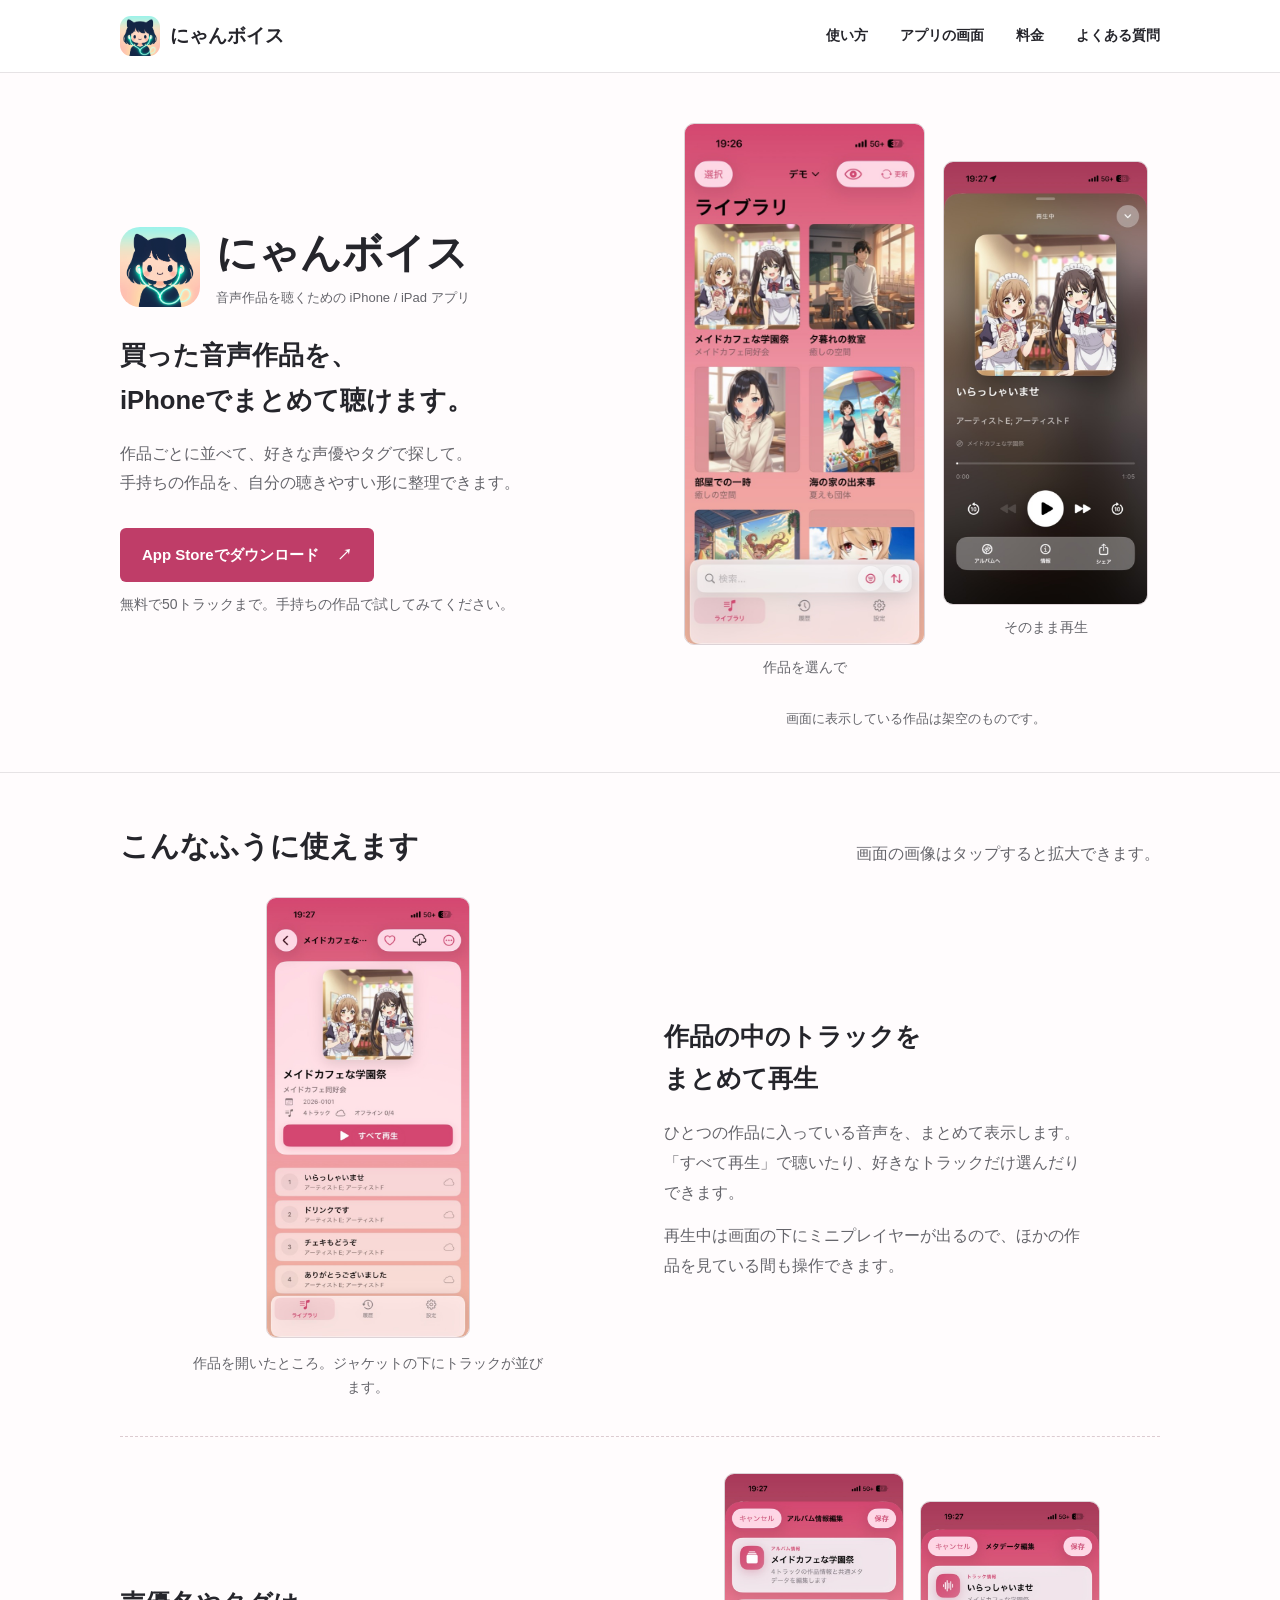
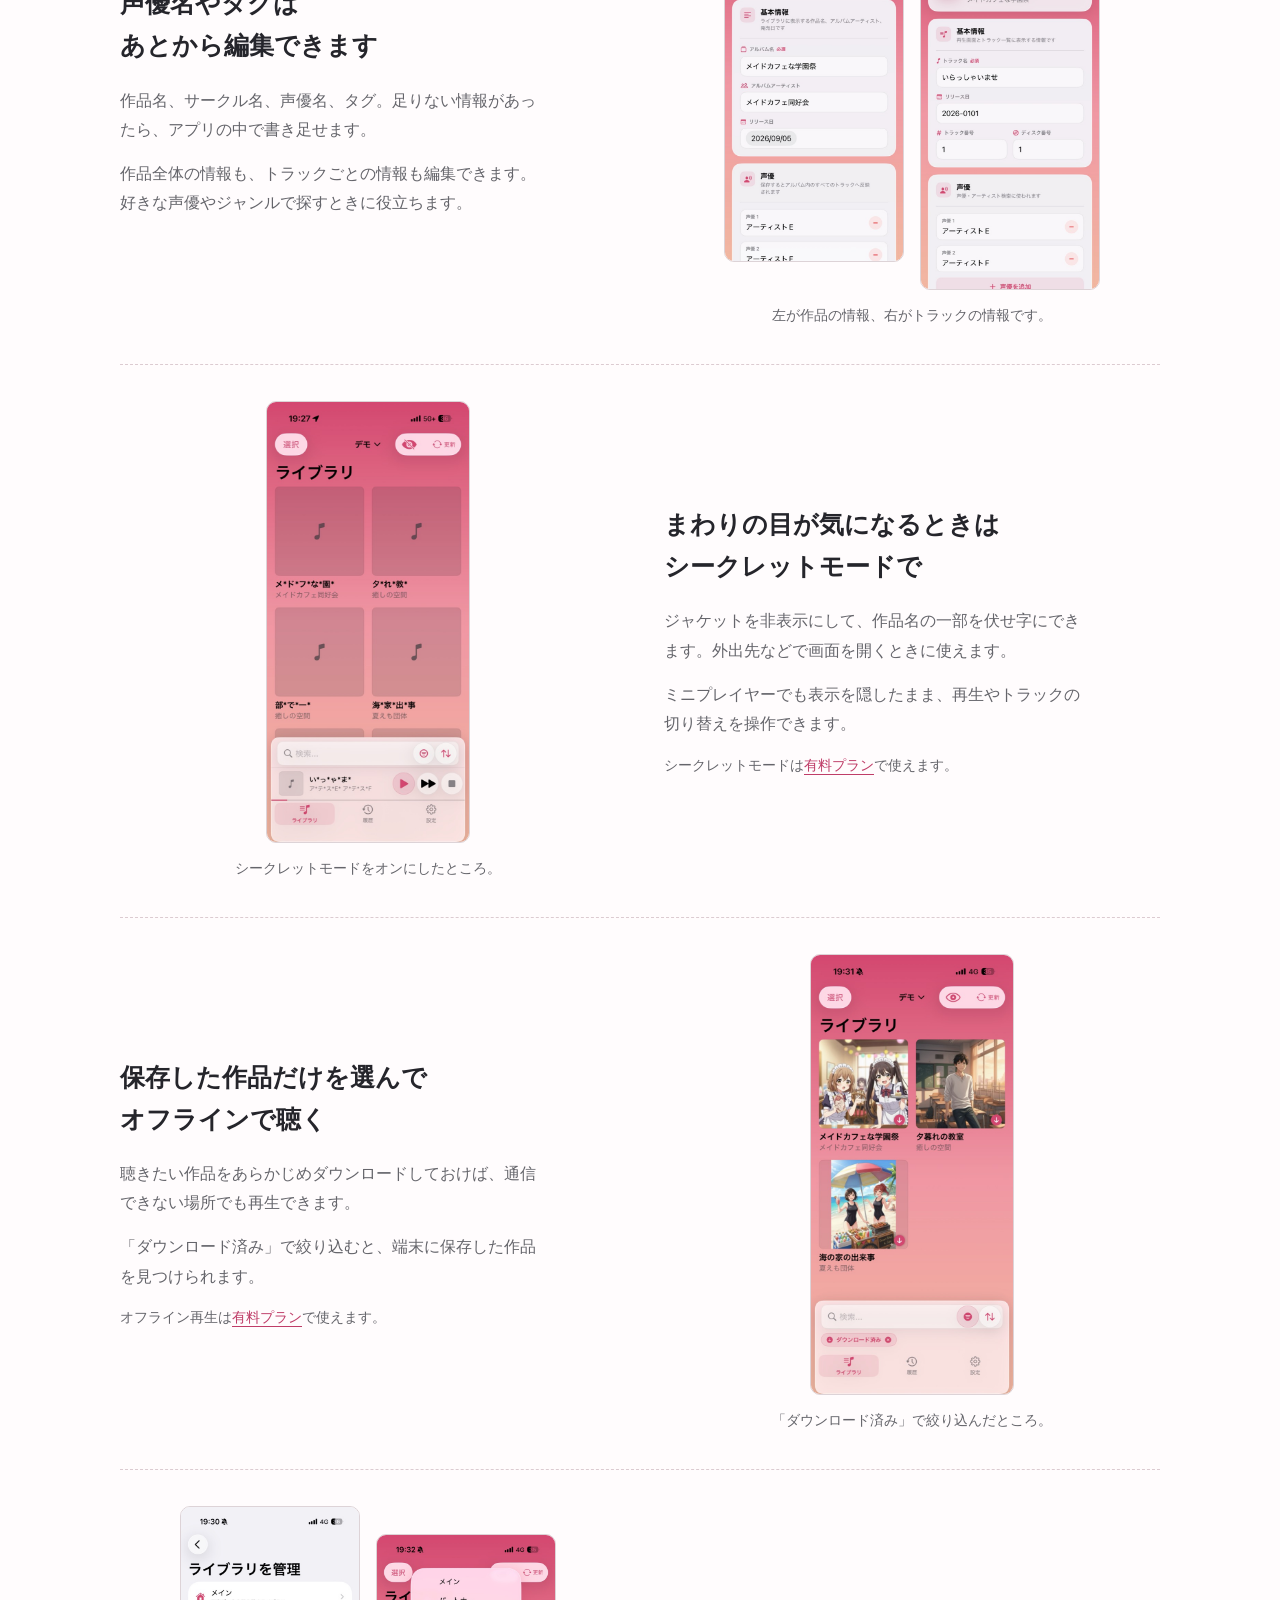
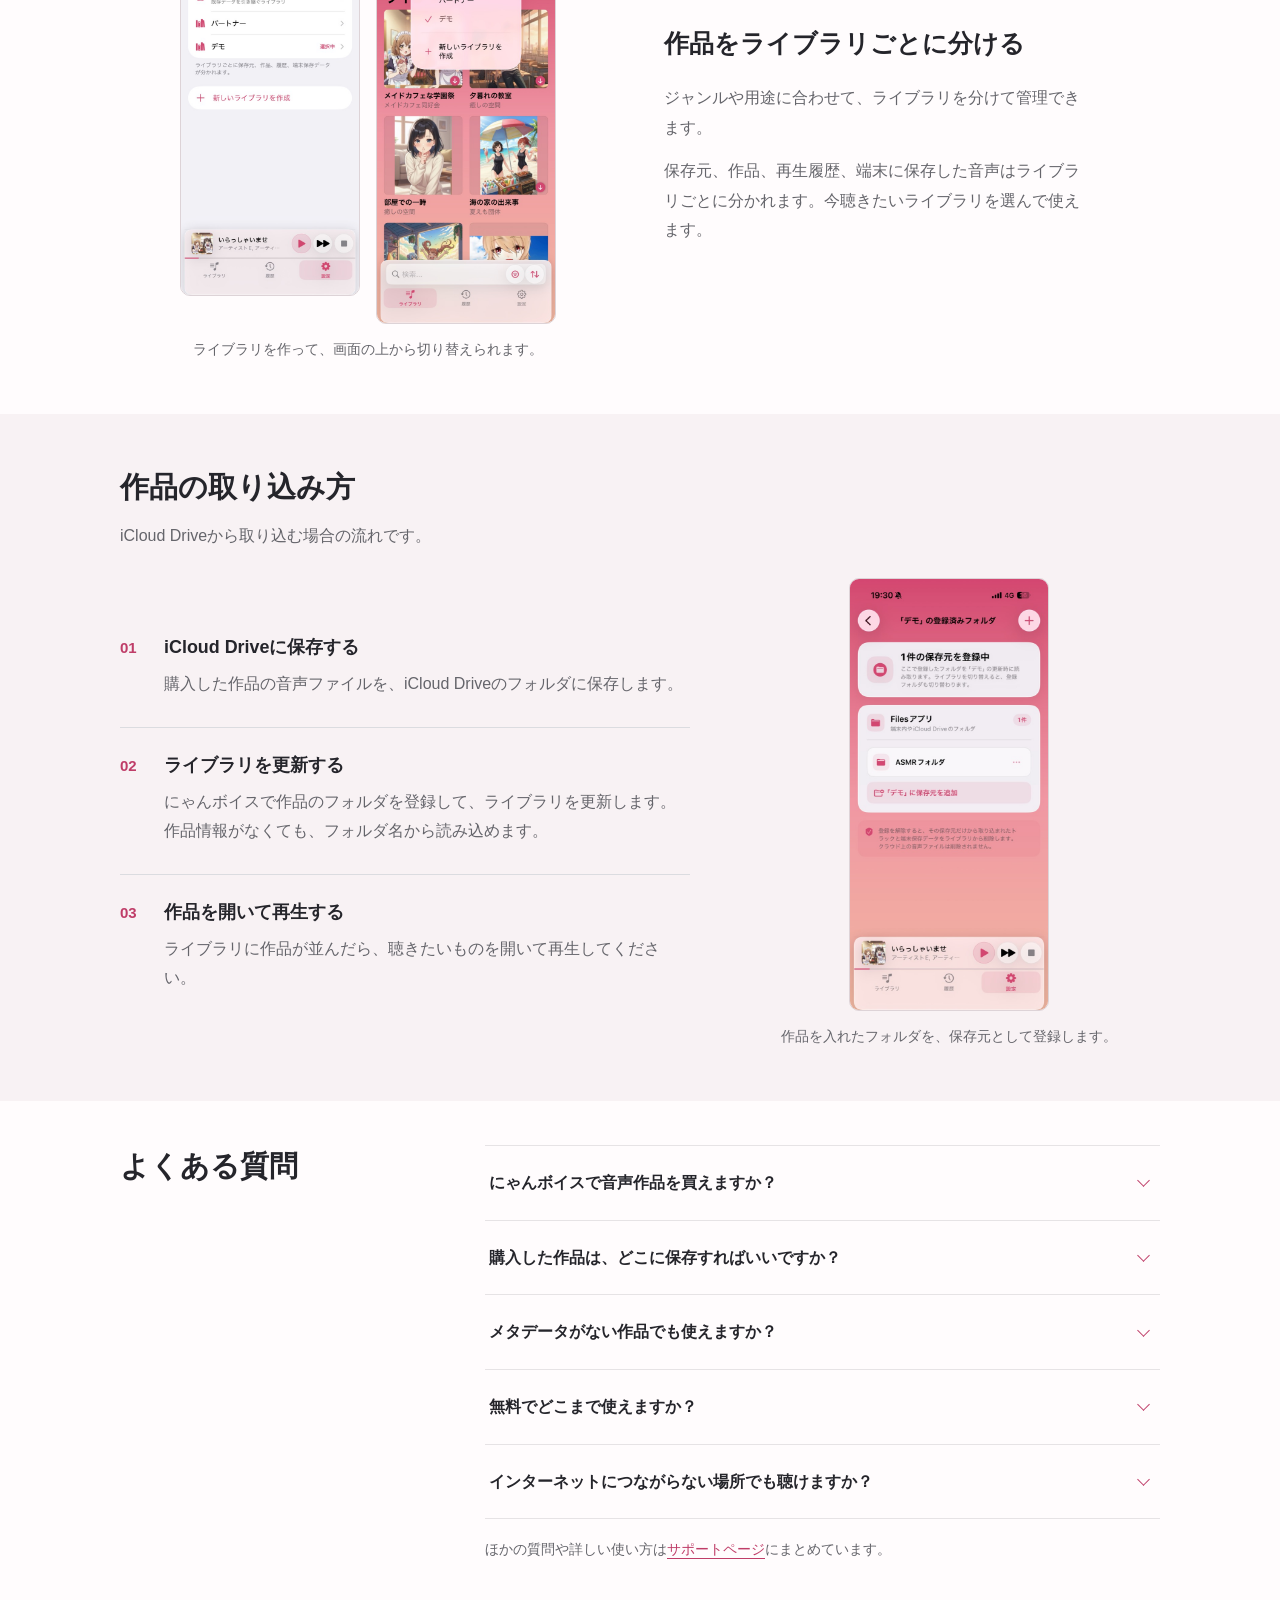
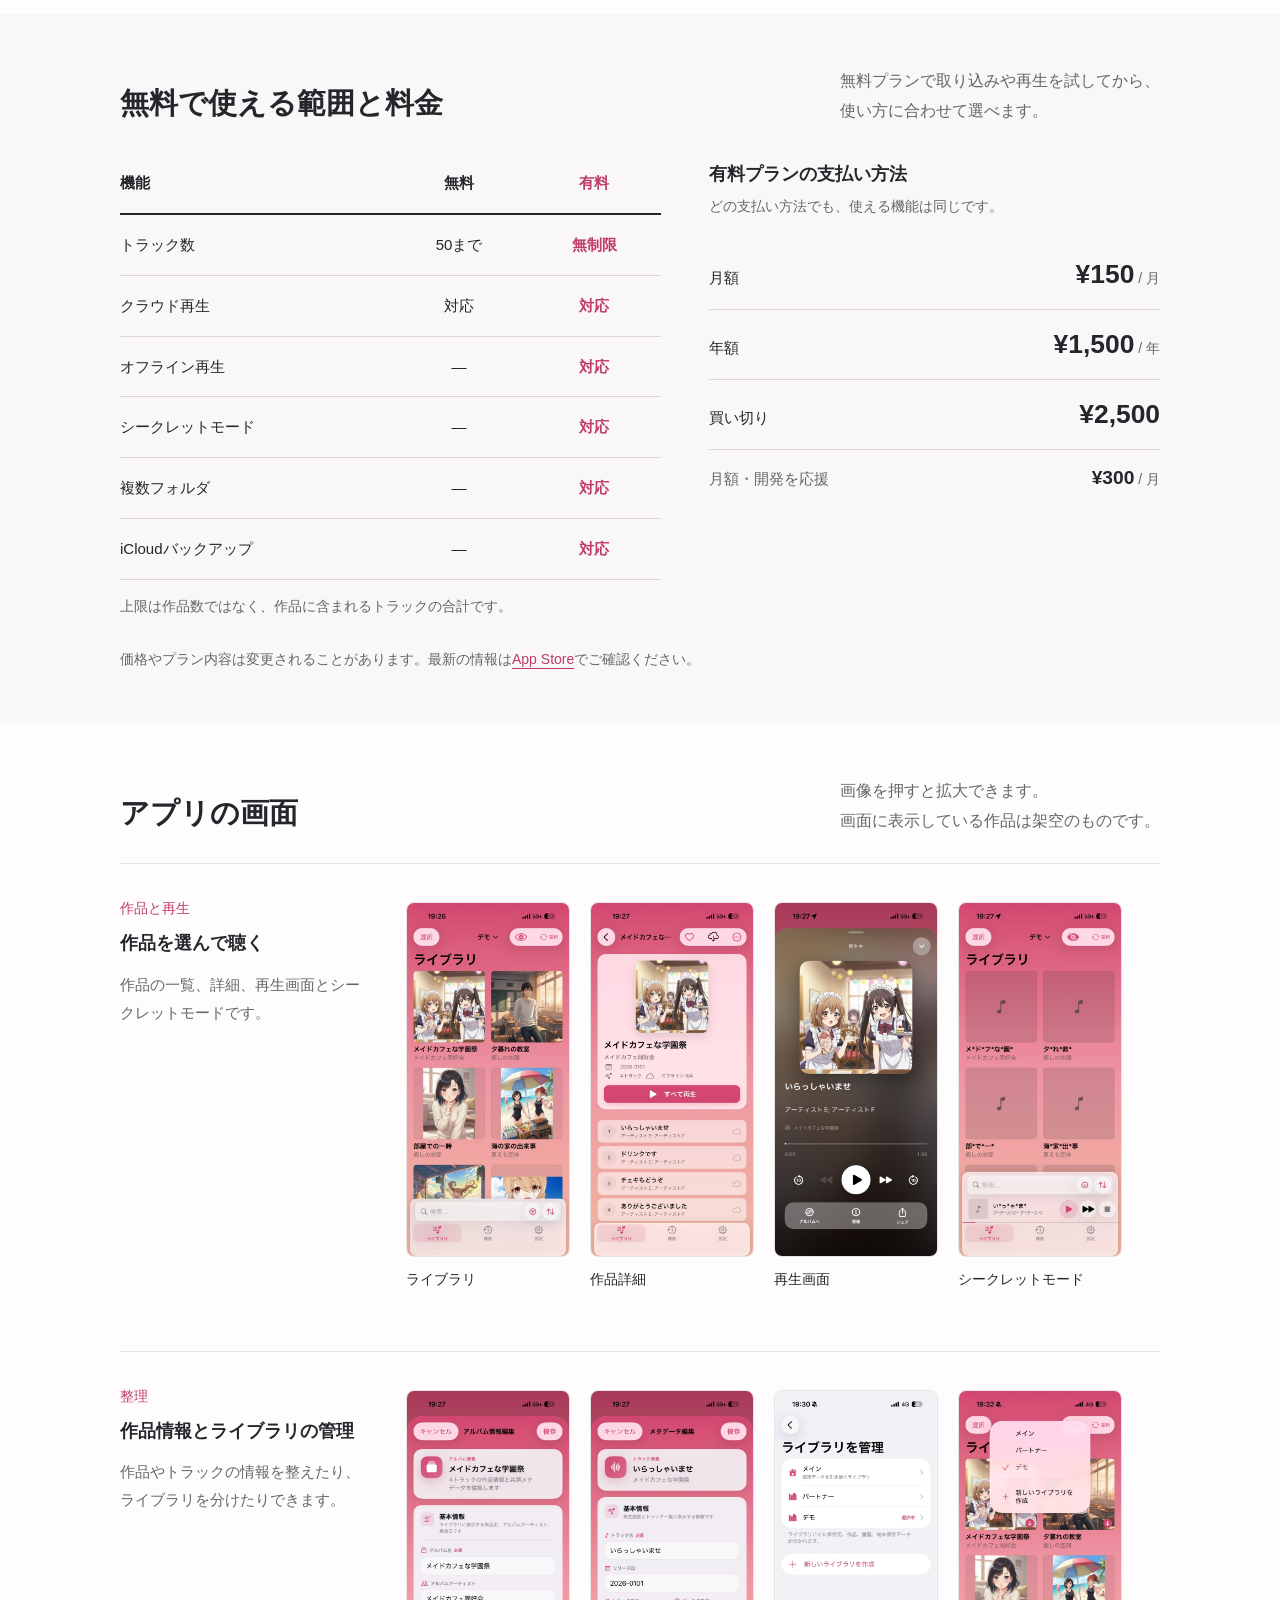
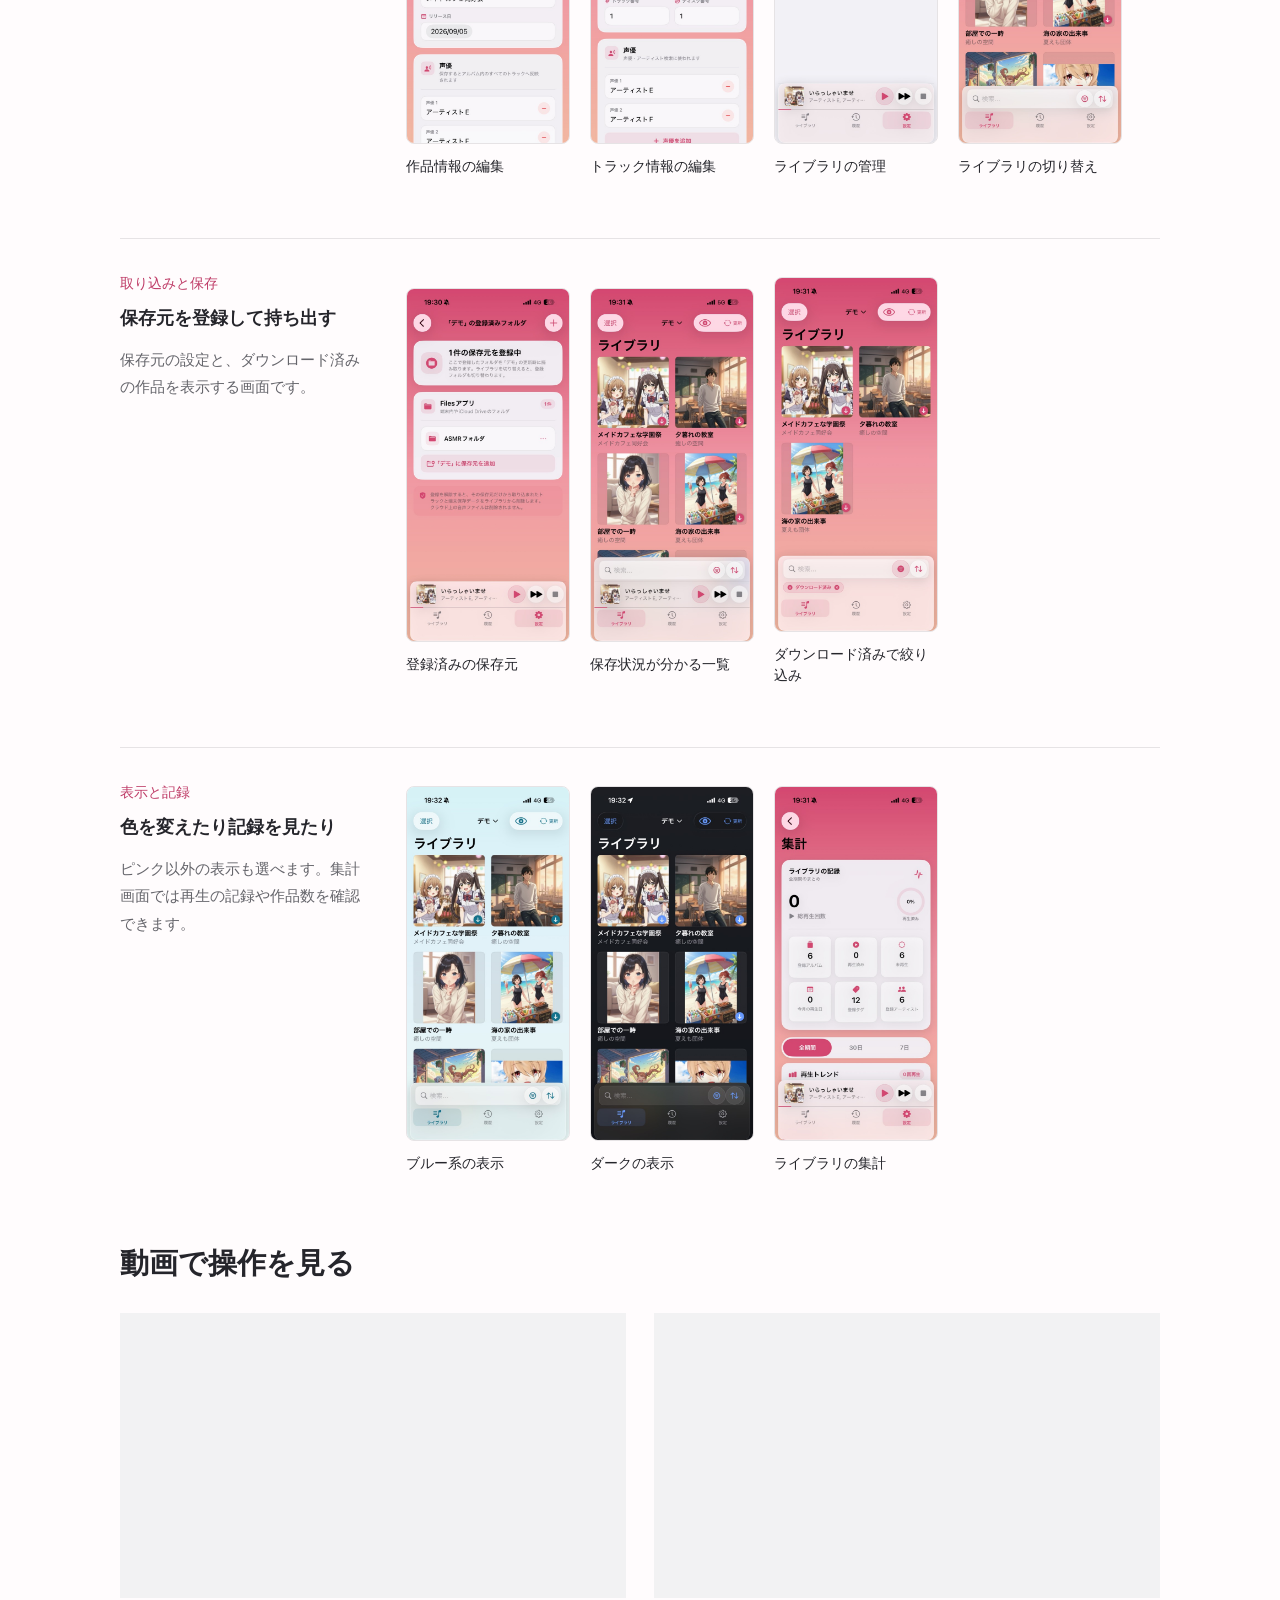
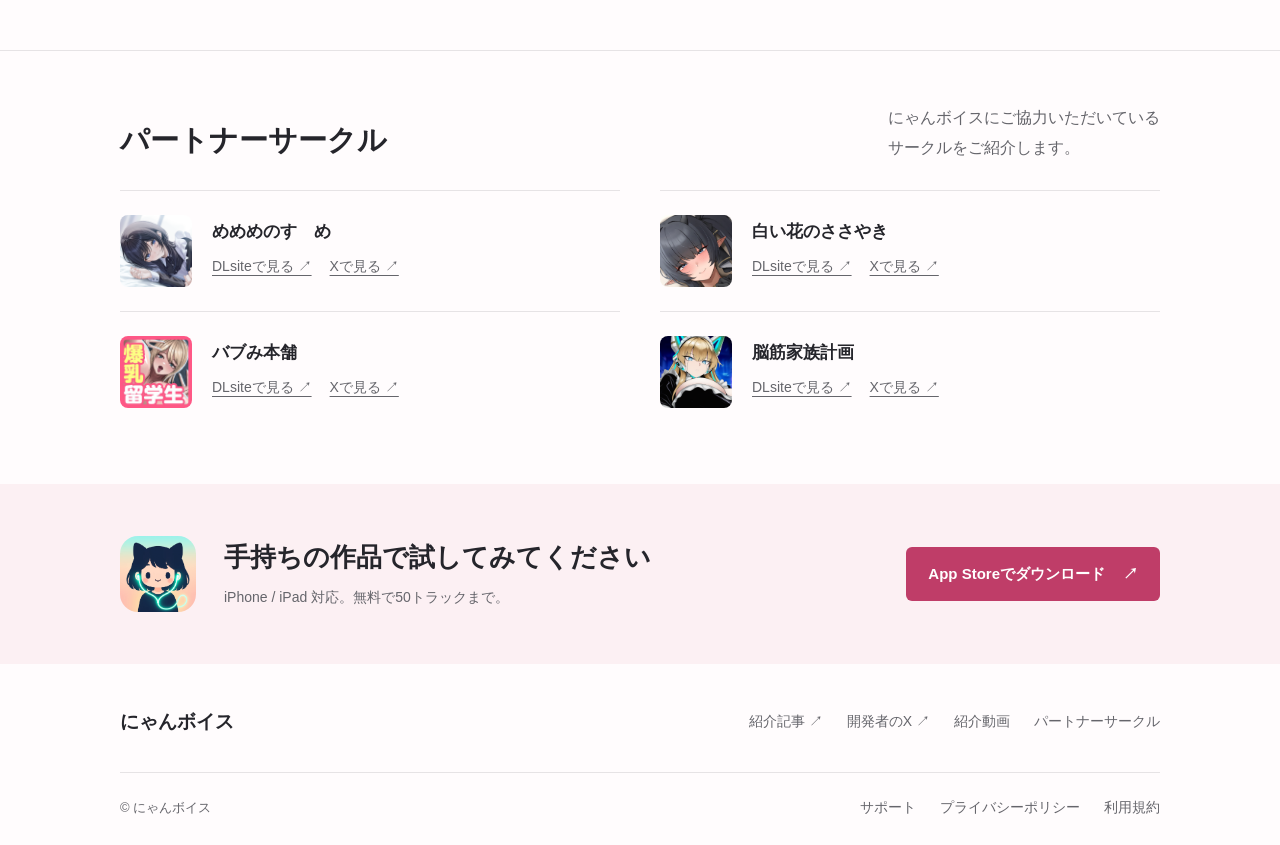
==== commit 9684582a: "サポートページを追加し、プライバシーポリシーを配信中の版に合わせる - support.html に始め方・読み込み・メニュー・プレミアム・iCloudバックアップ・よくある質問・お問い合わせをまとめ" ====
--- a/index.html
+++ b/index.html
@@ -211,6 +211,7 @@
                 <p>有料プランのオフライン再生で聴けます。通信できる場所で、聴きたい作品をあらかじめ端末にダウンロードしておいてください。</p>
               </div>
             </details>
+            <p class="small-note faq-more">ほかの質問や詳しい使い方は<a href="support.html">サポートページ</a>にまとめています。</p>
           </div>
         </div>
       </section>
@@ -232,6 +233,7 @@
                   <tr><th scope="row">オフライン再生</th><td><span aria-label="非対応">—</span></td><td>対応</td></tr>
                   <tr><th scope="row">シークレットモード</th><td><span aria-label="非対応">—</span></td><td>対応</td></tr>
                   <tr><th scope="row">複数フォルダ</th><td><span aria-label="非対応">—</span></td><td>対応</td></tr>
+                  <tr><th scope="row">iCloudバックアップ</th><td><span aria-label="非対応">—</span></td><td>対応</td></tr>
                 </tbody>
               </table>
               <p class="small-note">上限は作品数ではなく、作品に含まれるトラックの合計です。</p>
@@ -494,6 +496,7 @@
         <div class="footer-bottom">
           <p>© にゃんボイス</p>
           <nav class="footer-links" aria-label="規約とポリシー">
+            <a href="support.html">サポート</a>
             <a href="privacy.html">プライバシーポリシー</a>
             <a href="https://www.apple.com/legal/internet-services/itunes/dev/stdeula/" target="_blank" rel="noopener noreferrer">利用規約</a>
           </nav>
--- a/styles.css
+++ b/styles.css
@@ -187,6 +187,24 @@
 .policy-card li + li { margin-top: 8px; }
 .policy-card a { color: var(--pink); }
 .policy-card code { font-size: .9em; overflow-wrap: anywhere; }
+/* Support page */
+.support-toc { display: flex; flex-wrap: wrap; gap: 8px; margin: 26px 0 0; padding: 0; list-style: none; }
+.support-toc a { display: inline-block; padding: 4px 14px; border-radius: 999px; background: var(--pink-light); color: var(--pink); font-size: .875rem; font-weight: 600; text-decoration: none; }
+.support-toc a:hover { text-decoration: underline; }
+.support-card .steps-list { margin-top: 4px; }
+.support-card .steps-list h3 { margin: 0; font-size: 1.05rem; }
+.support-card .steps-list p { margin-top: 6px; }
+.support-note { margin-top: 16px; font-size: .9375rem; }
+.support-tree { margin: 16px 0 0; padding: 16px 20px; background: #f8f2f4; border-radius: 8px; font-size: .875rem; line-height: 1.7; overflow-x: auto; }
+.support-list { margin: 0; border-top: 1px solid var(--line); }
+.support-list > div { display: grid; grid-template-columns: 11em minmax(0,1fr); gap: 4px 20px; padding: 14px 0; border-bottom: 1px solid var(--line); }
+.support-list dt { font-weight: 700; }
+.support-list dd { margin: 0; color: var(--muted); }
+.support-card p + p, .support-card ul + p, .support-card p + ul { margin-top: 12px; }
+.support-card .faq-list { margin-top: 4px; }
+.support-card .faq-answer p { color: var(--muted); }
+.support-actions { margin-top: 20px; }
+.support-actions .button { margin: 0; }
 @media (max-width: 1000px) {
   .hero-grid { gap: 32px; }
   .hero-screens { padding: 12px 4px; gap: 14px; }
@@ -259,7 +277,9 @@
   .footer-bottom { margin-top: 24px; }
   .policy-nav a { font-size: .8125rem; }
   .policy-main { padding-top: 40px; }
+  .support-list > div { grid-template-columns: minmax(0,1fr); }
 }
 @media (prefers-reduced-motion: reduce) {
   html { scroll-behavior: auto; }
 }
+.faq-more { margin-top: 18px; }
